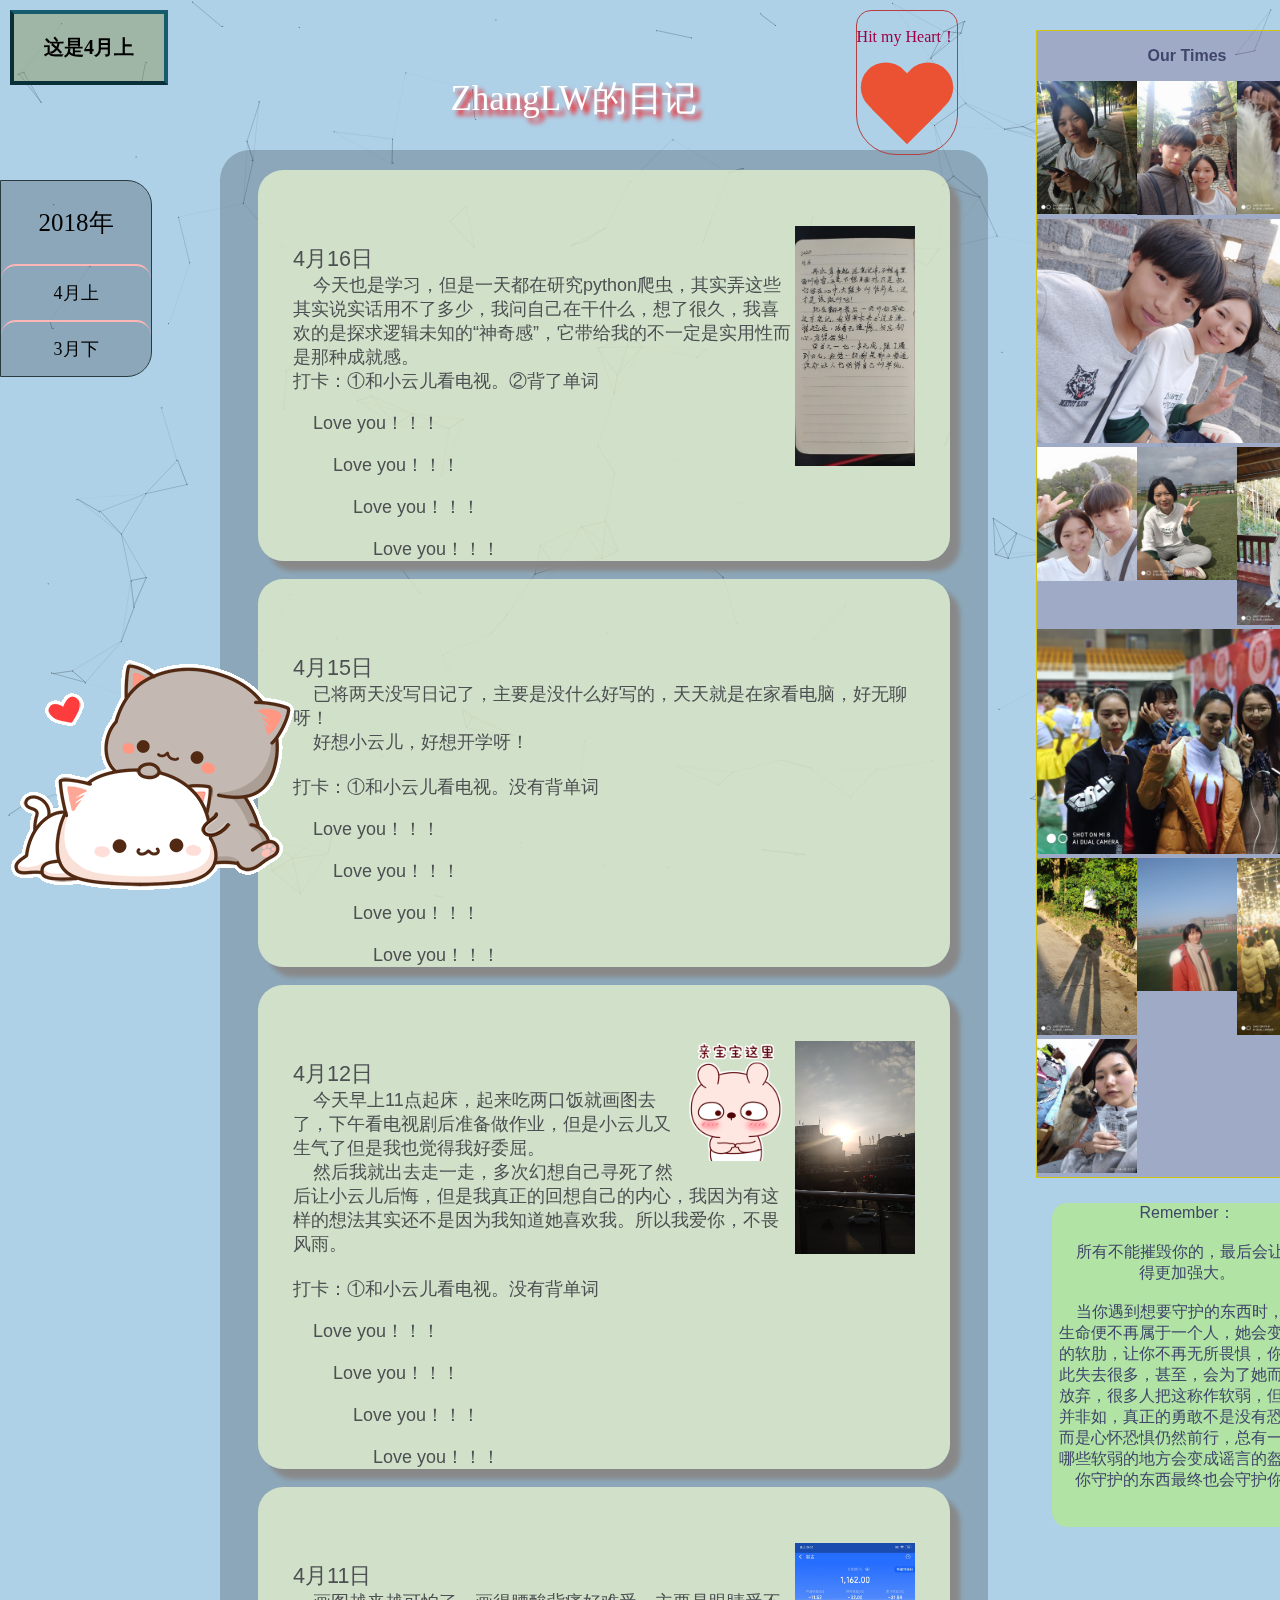
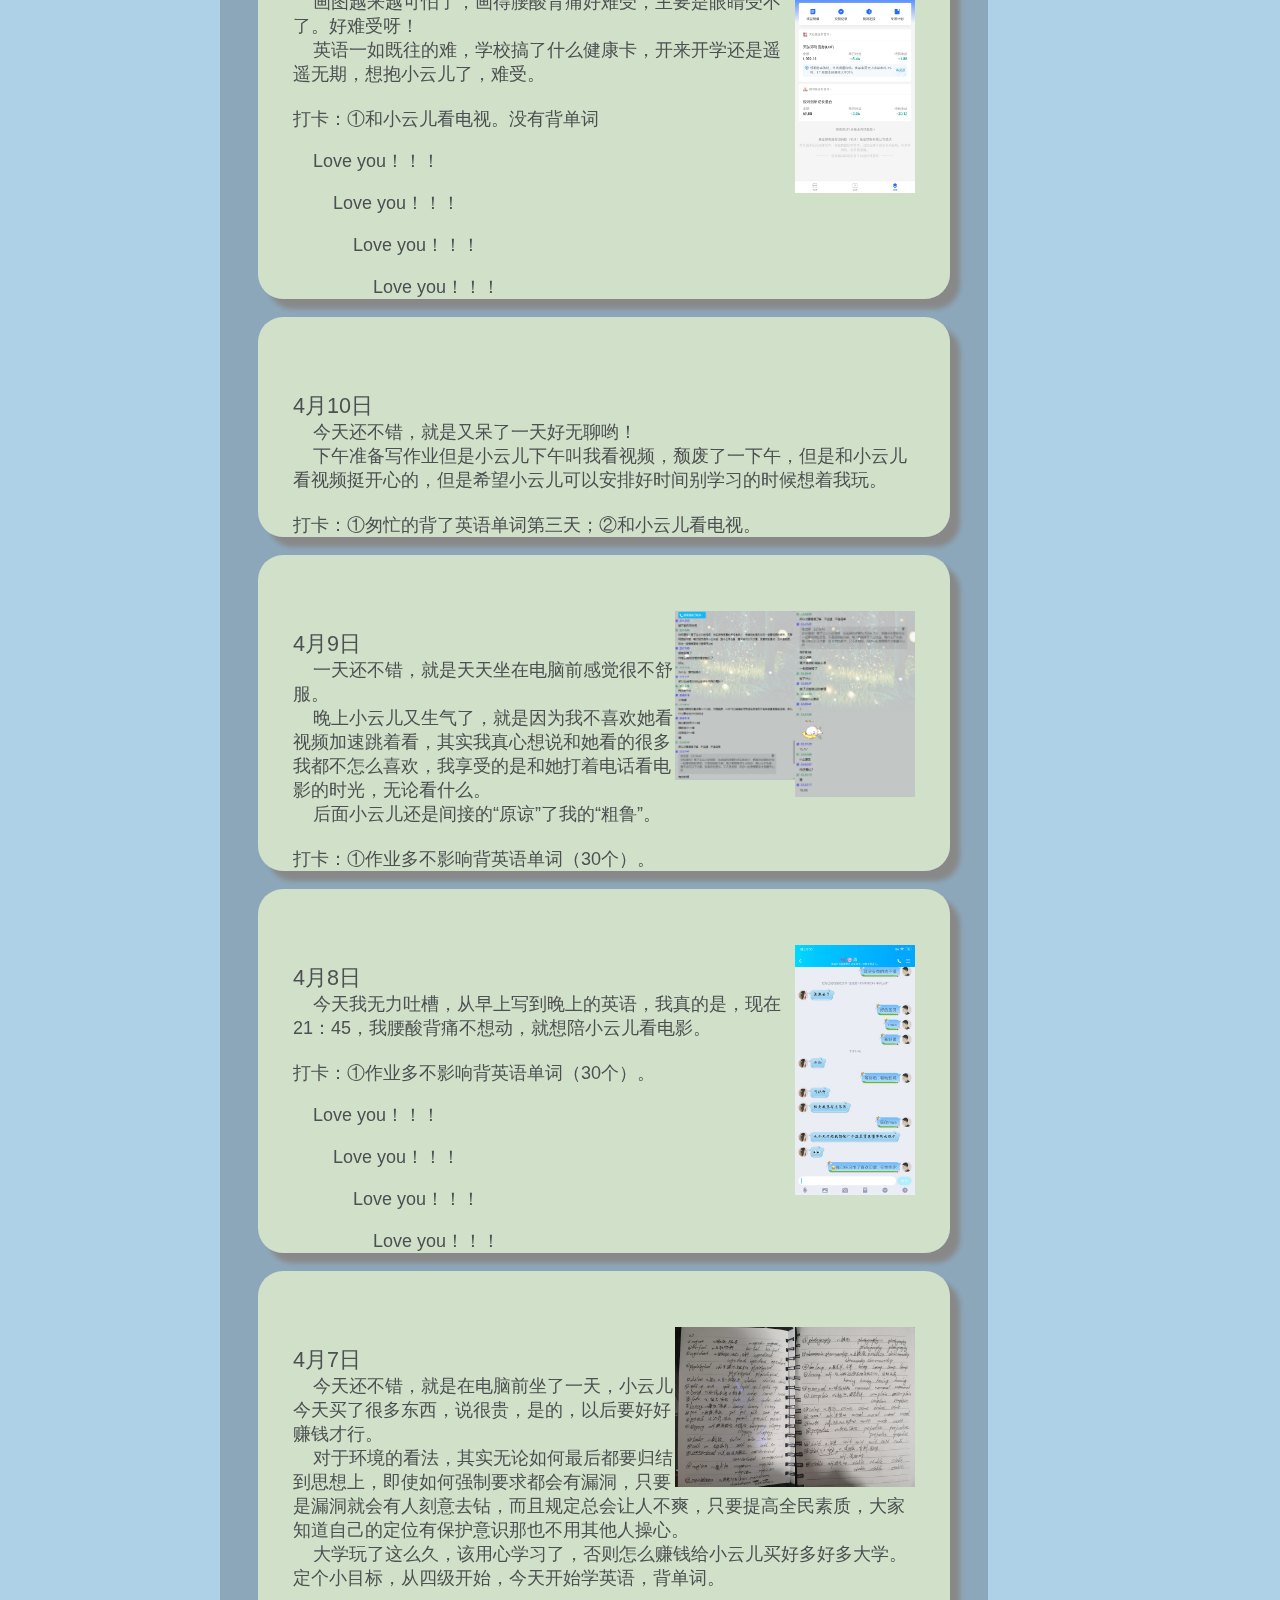
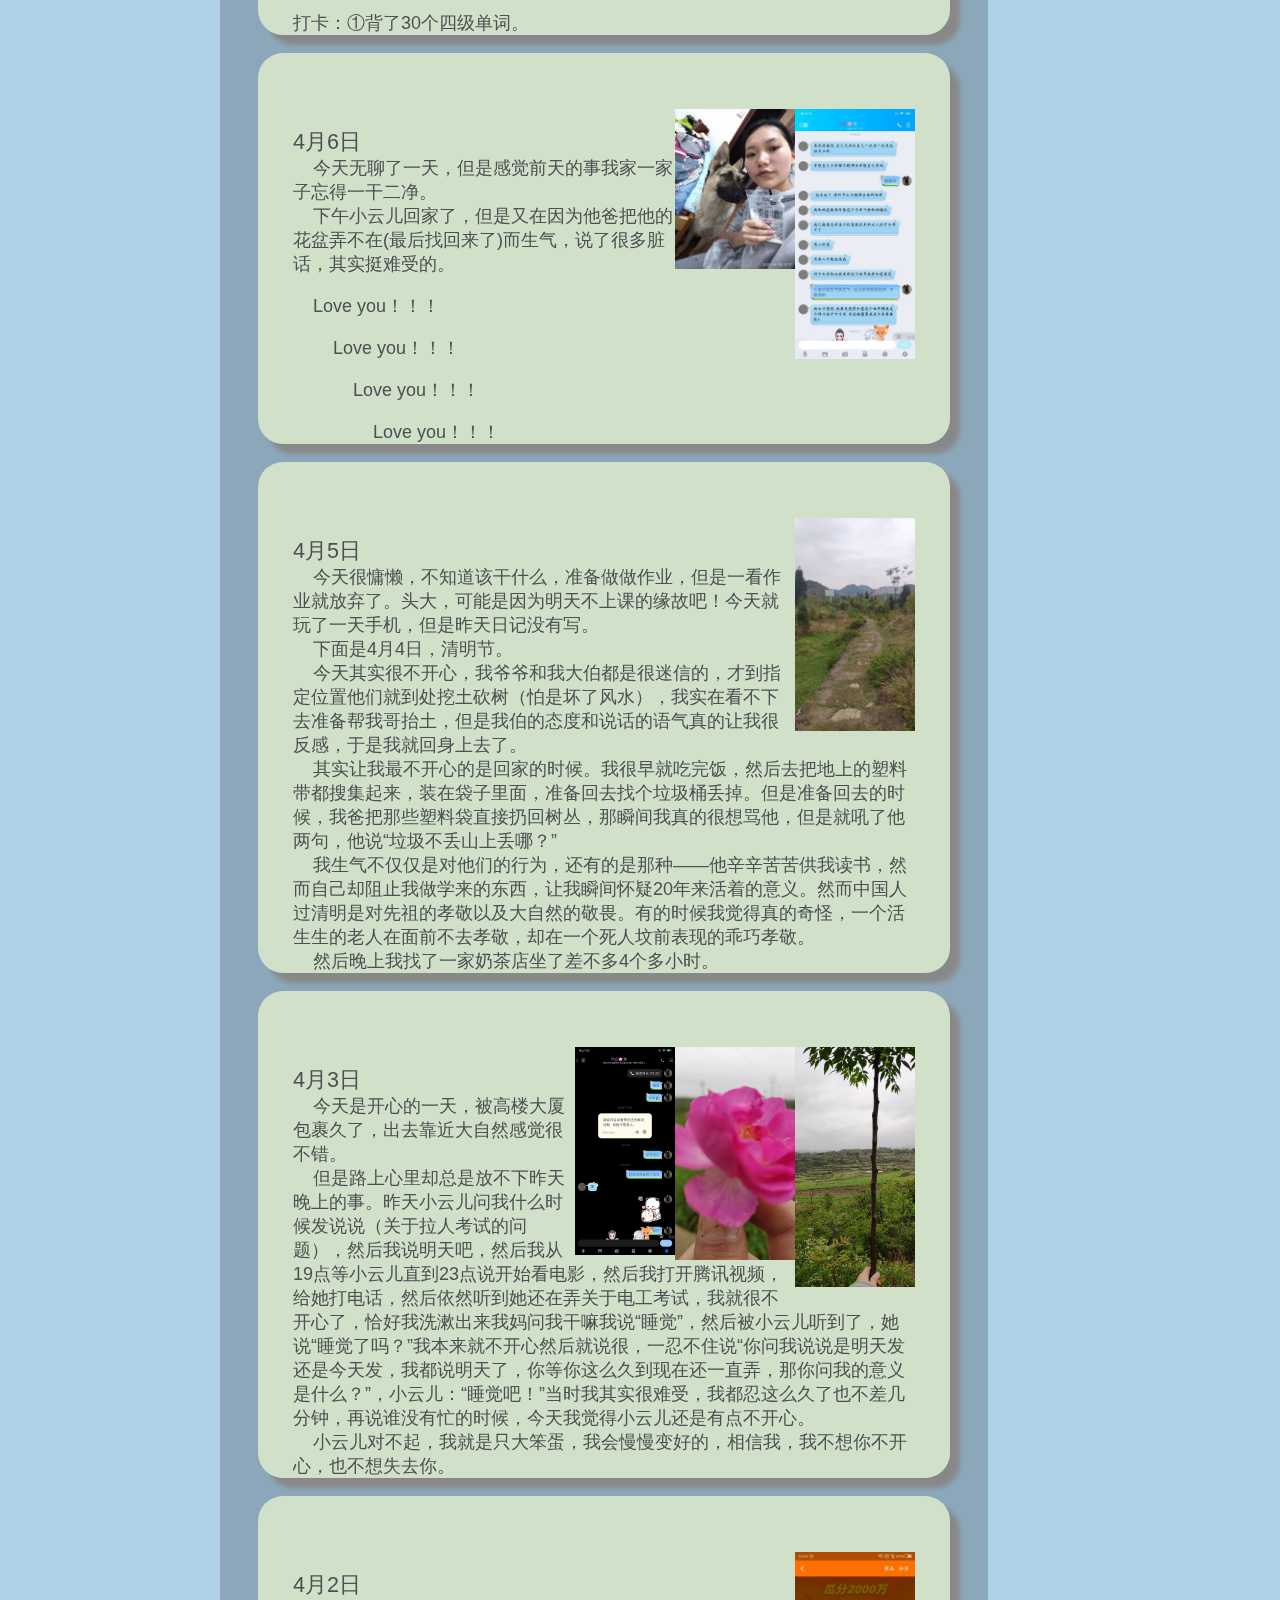
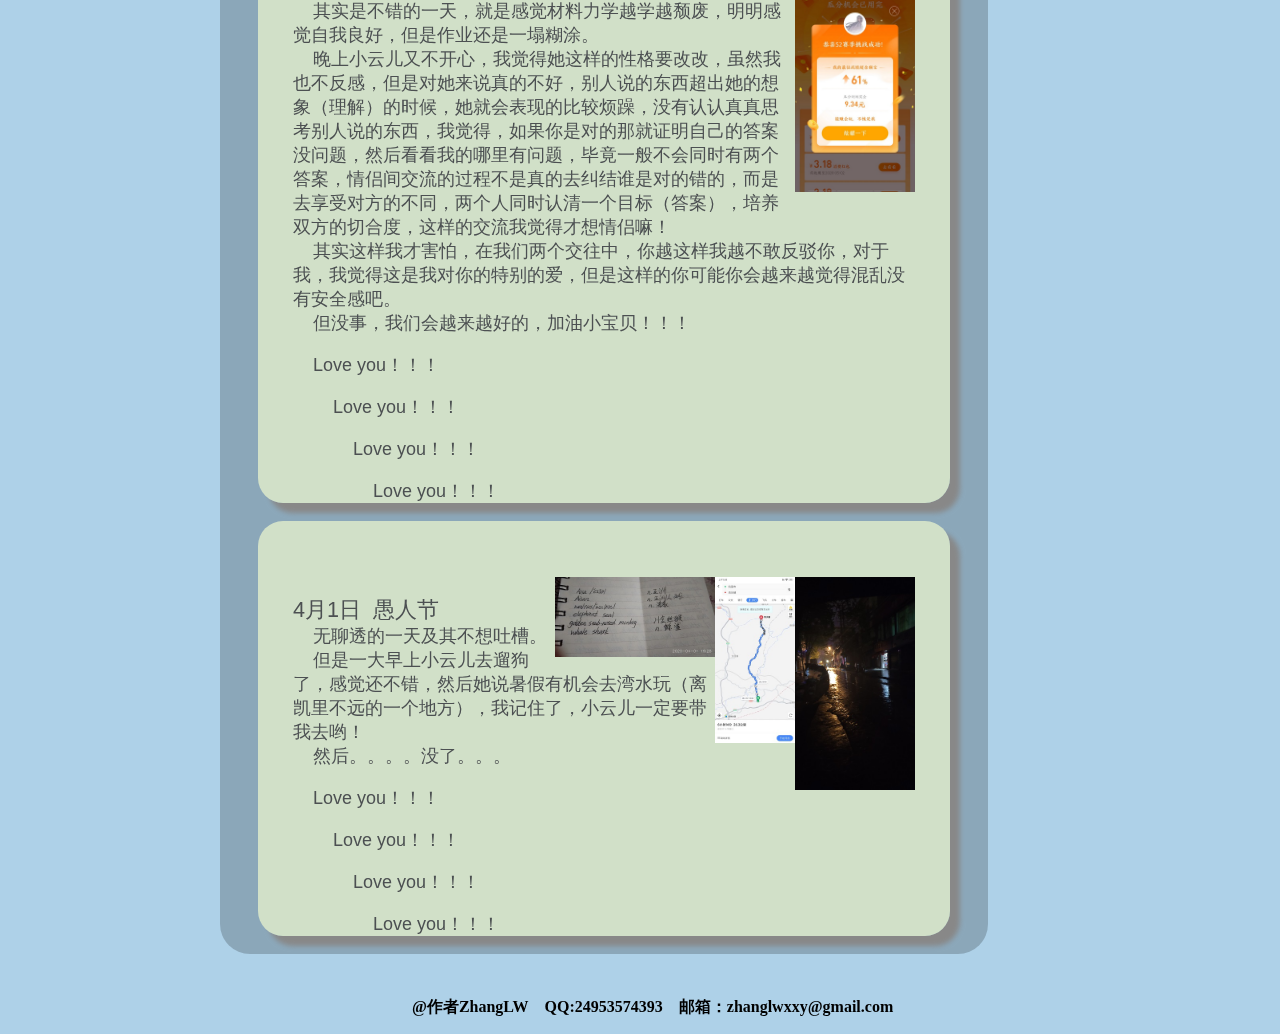
==== index.html @ b65e7dc5 "4.16" ====
<!DOCTYPE html>
<html>
<head>
    <title>ZhangLW and XXY</title>
    <meta http-equiv="content-type" content="text/html; charset=UTF-8" >
    <link rel="stylesheet" type="text/css" href="css/style_1.css">
</head>
<body >
    <script type="text/javascript" src="js/canvas-nest.js"></script>
    <canvas id="c_n1"></canvas>

<!-- 标签 -->
    <div id="Top">
        <p id="Toptext"><strong>这是4月上</strong></p>
    </div>

<!-- 左目录区 -->
    <div class="direct">
        <p class="directyear">
            2018年
        </p>
        <div class="directtext">
            <p class="directmonth" onclick="window.open('2020年4月上.html')">
                <big>4月上</big>
            </p>
        </div>
        <div class="directtext">
            <p class="directmonth" onclick="window.open('2020年3月下.html')">
                <big>3月下</big>
            </p>
        </div>
    </div>    

<!-- 中间 -->
    <div class="centertext">

        <!--心型框部分-->
        <div class="heartcontrol">
            <div style="text-align: center;">
                <p style="color: #9c0043;font: 3px;">
                    Hit my Heart！
                </p>
                <div id="heart" onclick="window.open('love.html')"></div>
            </div>
        </div>

        <div  style="position: absolute;
                     top: -110px;
                     left:30%;">
            <p class="titletext"> ZhangLW的日记</p>
        </div>
        <div style="padding:10px;"></div>

        <!--中间正文部分-->
        <div  class="table">
            <div style="width: 90%;
                        min-width:500px;
                        margin: auto;">
                <div align="right"> 
                    <iframe frameborder="no" border="0" marginwidth="0" marginheight="0" width=280 height=52 src="//music.163.com/outchain/player?type=2&id=1343220584&auto=0&height=32"></iframe>
                </div>
                <img class="fromimg" style="width:120px;" src="resources/4.16/1.jpg"/> 
                <p class="text">
                    <big>4月16日</big><br/>
                    &nbsp;&nbsp;&nbsp;&nbsp;今天也是学习，但是一天都在研究python爬虫，其实弄这些其实说实话用不了多少，我问自己在干什么，想了很久，我喜欢的是探求逻辑未知的“神奇感”，它带给我的不一定是实用性而是那种成就感。<br/>
                    打卡：①和小云儿看电视。②背了单词<br/>
                    <p class="text">&nbsp;&nbsp;&nbsp;&nbsp;Love you！！！</p>
                    <p class="text">&nbsp;&nbsp;&nbsp;&nbsp;&nbsp;&nbsp;&nbsp;&nbsp;Love you！！！</p>
                    <p class="text">&nbsp;&nbsp;&nbsp;&nbsp;&nbsp;&nbsp;&nbsp;&nbsp;&nbsp;&nbsp;&nbsp;&nbsp;Love you！！！</p>
                    <p class="text">&nbsp;&nbsp;&nbsp;&nbsp;&nbsp;&nbsp;&nbsp;&nbsp;&nbsp;&nbsp;&nbsp;&nbsp;&nbsp;&nbsp;&nbsp;&nbsp;Love you！！！</p>
                </p>
            </div>
        </div>

        <div  class="table">
            <div style="width: 90%;
                        min-width:500px;
                        margin: auto;">
                <div align="right"> 
                    <iframe frameborder="no" border="0" marginwidth="0" marginheight="0" width=280 height=52 src="//music.163.com/outchain/player?type=2&id=1440134558&auto=0&height=32"></iframe>
                </div>
                <p class="text">
                    <big>4月15日</big><br/>
                    &nbsp;&nbsp;&nbsp;&nbsp;已将两天没写日记了，主要是没什么好写的，天天就是在家看电脑，好无聊呀！<br/>
                    &nbsp;&nbsp;&nbsp;&nbsp;好想小云儿，好想开学呀！<br/><br/>
                    打卡：①和小云儿看电视。没有背单词<br/>
                    <p class="text">&nbsp;&nbsp;&nbsp;&nbsp;Love you！！！</p>
                    <p class="text">&nbsp;&nbsp;&nbsp;&nbsp;&nbsp;&nbsp;&nbsp;&nbsp;Love you！！！</p>
                    <p class="text">&nbsp;&nbsp;&nbsp;&nbsp;&nbsp;&nbsp;&nbsp;&nbsp;&nbsp;&nbsp;&nbsp;&nbsp;Love you！！！</p>
                    <p class="text">&nbsp;&nbsp;&nbsp;&nbsp;&nbsp;&nbsp;&nbsp;&nbsp;&nbsp;&nbsp;&nbsp;&nbsp;&nbsp;&nbsp;&nbsp;&nbsp;Love you！！！</p>
                </p>
            </div>
        </div>

        <div  class="table">
            <div style="width: 90%;
                        min-width:500px;
                        margin: auto;">
                <div align="right">
                    <iframe frameborder="no" border="0" marginwidth="0" marginheight="0" width=280 height=52 src="//music.163.com/outchain/player?type=2&id=1403136788&auto=0&height=32"></iframe>
                </div>
                <img class="fromimg" style="width:120px;" src="resources/4.12/1.jpg"/> 
                <img class="fromimg" style="width:120px;" src="resources/4.12/2.gif"/>
                <p class="text">
                    <big>4月12日</big><br/>
                    &nbsp;&nbsp;&nbsp;&nbsp;今天早上11点起床，起来吃两口饭就画图去了，下午看电视剧后准备做作业，但是小云儿又生气了但是我也觉得我好委屈。<br/>
                    &nbsp;&nbsp;&nbsp;&nbsp;然后我就出去走一走，多次幻想自己寻死了然后让小云儿后悔，但是我真正的回想自己的内心，我因为有这样的想法其实还不是因为我知道她喜欢我。所以我爱你，不畏风雨。<br/><br/>
                    打卡：①和小云儿看电视。没有背单词<br/>
                    <p class="text">&nbsp;&nbsp;&nbsp;&nbsp;Love you！！！</p>
                    <p class="text">&nbsp;&nbsp;&nbsp;&nbsp;&nbsp;&nbsp;&nbsp;&nbsp;Love you！！！</p>
                    <p class="text">&nbsp;&nbsp;&nbsp;&nbsp;&nbsp;&nbsp;&nbsp;&nbsp;&nbsp;&nbsp;&nbsp;&nbsp;Love you！！！</p>
                    <p class="text">&nbsp;&nbsp;&nbsp;&nbsp;&nbsp;&nbsp;&nbsp;&nbsp;&nbsp;&nbsp;&nbsp;&nbsp;&nbsp;&nbsp;&nbsp;&nbsp;Love you！！！</p>
                </p>
            </div>
        </div>

        <div  class="table">
            <div style="width: 90%;
                        min-width:500px;
                        margin: auto;">
                <div align="right">
                    <iframe frameborder="no" border="0" marginwidth="0" marginheight="0" width=280 height=52 src="//music.163.com/outchain/player?type=2&id=1399534395&auto=0&height=32"></iframe>
                </div>
                <img class="fromimg" style="width:120px;" src="resources/4.11/1.jpg"/> 
                <p class="text">
                    <big>4月11日</big><br/>
                    &nbsp;&nbsp;&nbsp;&nbsp;画图越来越可怕了，画得腰酸背痛好难受，主要是眼睛受不了。好难受呀！<br/>
                    &nbsp;&nbsp;&nbsp;&nbsp;英语一如既往的难，学校搞了什么健康卡，开来开学还是遥遥无期，想抱小云儿了，难受。<br/><br/>
                    打卡：①和小云儿看电视。没有背单词<br/>
                    <p class="text">&nbsp;&nbsp;&nbsp;&nbsp;Love you！！！</p>
                    <p class="text">&nbsp;&nbsp;&nbsp;&nbsp;&nbsp;&nbsp;&nbsp;&nbsp;Love you！！！</p>
                    <p class="text">&nbsp;&nbsp;&nbsp;&nbsp;&nbsp;&nbsp;&nbsp;&nbsp;&nbsp;&nbsp;&nbsp;&nbsp;Love you！！！</p>
                    <p class="text">&nbsp;&nbsp;&nbsp;&nbsp;&nbsp;&nbsp;&nbsp;&nbsp;&nbsp;&nbsp;&nbsp;&nbsp;&nbsp;&nbsp;&nbsp;&nbsp;Love you！！！</p>
                </p>
            </div>
        </div>

        <div  class="table">
            <div style="width: 90%;
                        min-width:500px;
                        margin: auto;">
                <div align="right">
                    <iframe frameborder="no" border="0" marginwidth="0" marginheight="0" width=280 height=52 src="//music.163.com/outchain/player?type=2&id=1297742771&auto=0&height=32"></iframe>
                </div>             
                <p class="text">
                    <big>4月10日</big><br/>
                    &nbsp;&nbsp;&nbsp;&nbsp;今天还不错，就是又呆了一天好无聊哟！<br/>
                    &nbsp;&nbsp;&nbsp;&nbsp;下午准备写作业但是小云儿下午叫我看视频，颓废了一下午，但是和小云儿看视频挺开心的，但是希望小云儿可以安排好时间别学习的时候想着我玩。<br/><br/>
                    打卡：①匆忙的背了英语单词第三天；②和小云儿看电视。<br/>
                </p>
            </div>
        </div>

        <div  class="table">
            <div style="width: 90%;
                        min-width:500px;
                        margin: auto;">
                <div align="right">
                    <iframe frameborder="no" border="0" marginwidth="0" marginheight="0" width=280 height=52 src="//music.163.com/outchain/player?type=2&id=1425918871&auto=0&height=32"></iframe>
                </div>
                <img class="fromimg" style="width:120px;" src="resources/4.9/2.jpg"/> 
                <img class="fromimg" style="width:120px;" src="resources/4.9/1.jpg"/>              
                <p class="text">
                    <big>4月9日</big><br/>
                    &nbsp;&nbsp;&nbsp;&nbsp;一天还不错，就是天天坐在电脑前感觉很不舒服。<br/>
                    &nbsp;&nbsp;&nbsp;&nbsp;晚上小云儿又生气了，就是因为我不喜欢她看视频加速跳着看，其实我真心想说和她看的很多我都不怎么喜欢，我享受的是和她打着电话看电影的时光，无论看什么。<br/>
                    &nbsp;&nbsp;&nbsp;&nbsp;后面小云儿还是间接的“原谅”了我的“粗鲁”。<br/><br/>
                    打卡：①作业多不影响背英语单词（30个）。<br/>
                </p>
            </div>
        </div>

        <div  class="table">
            <div style="width: 90%;
                        min-width:500px;
                        margin: auto;">
                <div align="right">
                    <iframe frameborder="no" border="0" marginwidth="0" marginheight="0" width=280 height=52 src="//music.163.com/outchain/player?type=2&id=5285416&auto=0&height=32"></iframe>
                </div>
                <img class="fromimg" style="width:120px;" src="resources/4.8/1.jpg"/>               
                <p class="text">
                    <big>4月8日</big><br/>
                    &nbsp;&nbsp;&nbsp;&nbsp;今天我无力吐槽，从早上写到晚上的英语，我真的是，现在21：45，我腰酸背痛不想动，就想陪小云儿看电影。<br/><br/>
                    打卡：①作业多不影响背英语单词（30个）。<br/>
                    <p class="text">&nbsp;&nbsp;&nbsp;&nbsp;Love you！！！</p>
                    <p class="text">&nbsp;&nbsp;&nbsp;&nbsp;&nbsp;&nbsp;&nbsp;&nbsp;Love you！！！</p>
                    <p class="text">&nbsp;&nbsp;&nbsp;&nbsp;&nbsp;&nbsp;&nbsp;&nbsp;&nbsp;&nbsp;&nbsp;&nbsp;Love you！！！</p>
                    <p class="text">&nbsp;&nbsp;&nbsp;&nbsp;&nbsp;&nbsp;&nbsp;&nbsp;&nbsp;&nbsp;&nbsp;&nbsp;&nbsp;&nbsp;&nbsp;&nbsp;Love you！！！</p>
                </p>
            </div>
        </div>

        <div  class="table">
            <div style="width: 90%;
                        min-width:500px;
                        margin: auto;">
                <div align="right">
                    <iframe frameborder="no" border="0" marginwidth="0" marginheight="0" width=280 height=52 src="//music.163.com/outchain/player?type=2&id=1342027910&auto=0&height=32"></iframe>
                </div>
                <img class="fromimg" style="width:120px;" src="resources/4.7/2.jpg"/>  
                <img class="fromimg" style="width:120px;" src="resources/4.7/1.jpg"/>              
                <p class="text">
                    <big>4月7日</big><br/>
                    &nbsp;&nbsp;&nbsp;&nbsp;今天还不错，就是在电脑前坐了一天，小云儿今天买了很多东西，说很贵，是的，以后要好好赚钱才行。<br/>
                    &nbsp;&nbsp;&nbsp;&nbsp;对于环境的看法，其实无论如何最后都要归结到思想上，即使如何强制要求都会有漏洞，只要是漏洞就会有人刻意去钻，而且规定总会让人不爽，只要提高全民素质，大家知道自己的定位有保护意识那也不用其他人操心。<br/>
                    &nbsp;&nbsp;&nbsp;&nbsp;大学玩了这么久，该用心学习了，否则怎么赚钱给小云儿买好多好多大学。定个小目标，从四级开始，今天开始学英语，背单词。<br/><br/>
                    打卡：①背了30个四级单词。
                </p>
            </div>
        </div>

        <div  class="table">
            <div style="width: 90%;
                        min-width:500px;
                        margin: auto;">
                <div align="right">
                    <iframe frameborder="no" border="0" marginwidth="0" marginheight="0" width=280 height=52 src="//music.163.com/outchain/player?type=2&id=865735333&auto=0&height=32"></iframe>
                </div>
                <img class="fromimg" style="width:120px;" src="resources/4.6/2.jpg"/>  
                <img class="fromimg" style="width:120px;" src="resources/4.6/1.jpg"/>              
                <p class="text">
                    <big>4月6日</big><br/>
                    &nbsp;&nbsp;&nbsp;&nbsp;今天无聊了一天，但是感觉前天的事我家一家子忘得一干二净。<br/>
                    &nbsp;&nbsp;&nbsp;&nbsp;下午小云儿回家了，但是又在因为他爸把他的花盆弄不在(最后找回来了)而生气，说了很多脏话，其实挺难受的。<br/>
                    <p class="text">&nbsp;&nbsp;&nbsp;&nbsp;Love you！！！</p>
                    <p class="text">&nbsp;&nbsp;&nbsp;&nbsp;&nbsp;&nbsp;&nbsp;&nbsp;Love you！！！</p>
                    <p class="text">&nbsp;&nbsp;&nbsp;&nbsp;&nbsp;&nbsp;&nbsp;&nbsp;&nbsp;&nbsp;&nbsp;&nbsp;Love you！！！</p>
                    <p class="text">&nbsp;&nbsp;&nbsp;&nbsp;&nbsp;&nbsp;&nbsp;&nbsp;&nbsp;&nbsp;&nbsp;&nbsp;&nbsp;&nbsp;&nbsp;&nbsp;Love you！！！</p>
                </p>
            </div>
        </div>

        <div  class="table">
            <div style="width: 90%;
                        min-width:500px;
                        margin: auto;">
                <div align="right">
                    <iframe frameborder="no" border="0" marginwidth="0" marginheight="0" width=280 height=52 src="//music.163.com/outchain/player?type=2&id=1373214918&auto=0&height=32"></iframe>
                </div>
                <img class="fromimg" style="width:120px;" src="resources/4.5/1.jpg"/>                
                <p class="text">
                    <big>4月5日</big><br/>
                    &nbsp;&nbsp;&nbsp;&nbsp;今天很慵懒，不知道该干什么，准备做做作业，但是一看作业就放弃了。头大，可能是因为明天不上课的缘故吧！今天就玩了一天手机，但是昨天日记没有写。<br/>
                    &nbsp;&nbsp;&nbsp;&nbsp;下面是4月4日，清明节。<br/>
                    &nbsp;&nbsp;&nbsp;&nbsp;今天其实很不开心，我爷爷和我大伯都是很迷信的，才到指定位置他们就到处挖土砍树（怕是坏了风水），我实在看不下去准备帮我哥抬土，但是我伯的态度和说话的语气真的让我很反感，于是我就回身上去了。<br/>
                    &nbsp;&nbsp;&nbsp;&nbsp;其实让我最不开心的是回家的时候。我很早就吃完饭，然后去把地上的塑料带都搜集起来，装在袋子里面，准备回去找个垃圾桶丢掉。但是准备回去的时候，我爸把那些塑料袋直接扔回树丛，那瞬间我真的很想骂他，但是就吼了他两句，他说“垃圾不丢山上丢哪？”<br/>
                    &nbsp;&nbsp;&nbsp;&nbsp;我生气不仅仅是对他们的行为，还有的是那种——他辛辛苦苦供我读书，然而自己却阻止我做学来的东西，让我瞬间怀疑20年来活着的意义。然而中国人过清明是对先祖的孝敬以及大自然的敬畏。有的时候我觉得真的奇怪，一个活生生的老人在面前不去孝敬，却在一个死人坟前表现的乖巧孝敬。<br/>
                    &nbsp;&nbsp;&nbsp;&nbsp;然后晚上我找了一家奶茶店坐了差不多4个多小时。
                </p>
            </div>
        </div>

        <div  class="table">
            <div style="width: 90%;
                        min-width:500px;
                        margin: auto;">
                <div align="right">
                    <iframe frameborder="no" border="0" marginwidth="0" marginheight="0" width=280 height=52 src="//music.163.com/outchain/player?type=2&id=1383394138&auto=0&height=32"></iframe>
                </div>
                <img class="fromimg" style="width:120px;" src="resources/4.3/1.jpg"/>
                <img class="fromimg" style="width:120px;" src="resources/4.3/2.jpg"/> 
                <img class="fromimg" style="width:100px;" src="resources/4.3/3.jpg"/>                 
                <p class="text">
                    <big>4月3日</big><br/>
                    &nbsp;&nbsp;&nbsp;&nbsp;今天是开心的一天，被高楼大厦包裹久了，出去靠近大自然感觉很不错。<br/>
                    &nbsp;&nbsp;&nbsp;&nbsp;但是路上心里却总是放不下昨天晚上的事。昨天小云儿问我什么时候发说说（关于拉人考试的问题），然后我说明天吧，然后我从19点等小云儿直到23点说开始看电影，然后我打开腾讯视频，给她打电话，然后依然听到她还在弄关于电工考试，我就很不开心了，恰好我洗漱出来我妈问我干嘛我说“睡觉”，然后被小云儿听到了，她说“睡觉了吗？”我本来就不开心然后就说很，一忍不住说“你问我说说是明天发还是今天发，我都说明天了，你等你这么久到现在还一直弄，那你问我的意义是什么？”，小云儿：“睡觉吧！”当时我其实很难受，我都忍这么久了也不差几分钟，再说谁没有忙的时候，今天我觉得小云儿还是有点不开心。<br/>
                    &nbsp;&nbsp;&nbsp;&nbsp;小云儿对不起，我就是只大笨蛋，我会慢慢变好的，相信我，我不想你不开心，也不想失去你。<br/>
                </p>
            </div>
        </div>

        <div  class="table">
            <div style="width: 90%;
                        min-width:500px;
                        margin: auto;">
                <div align="right">
                    <iframe frameborder="no" border="0" marginwidth="0" marginheight="0" width=280 height=52 src="//music.163.com/outchain/player?type=2&id=1427473959&auto=0&height=32"></iframe>
                </div>
                <img class="fromimg" style="width:120px;" src="resources/4.2/2.jpg"/>                
                <p class="text">
                    <big>4月2日</big><br/>
                    &nbsp;&nbsp;&nbsp;&nbsp;其实是不错的一天，就是感觉材料力学越学越颓废，明明感觉自我良好，但是作业还是一塌糊涂。<br/>
                    &nbsp;&nbsp;&nbsp;&nbsp;晚上小云儿又不开心，我觉得她这样的性格要改改，虽然我也不反感，但是对她来说真的不好，别人说的东西超出她的想象（理解）的时候，她就会表现的比较烦躁，没有认认真真思考别人说的东西，我觉得，如果你是对的那就证明自己的答案没问题，然后看看我的哪里有问题，毕竟一般不会同时有两个答案，情侣间交流的过程不是真的去纠结谁是对的错的，而是去享受对方的不同，两个人同时认清一个目标（答案），培养双方的切合度，这样的交流我觉得才想情侣嘛！<br/>
                    &nbsp;&nbsp;&nbsp;&nbsp;其实这样我才害怕，在我们两个交往中，你越这样我越不敢反驳你，对于我，我觉得这是我对你的特别的爱，但是这样的你可能你会越来越觉得混乱没有安全感吧。<br/>
                    &nbsp;&nbsp;&nbsp;&nbsp;但没事，我们会越来越好的，加油小宝贝！！！
                </p>
                <p class="text">&nbsp;&nbsp;&nbsp;&nbsp;Love you！！！</p>
                <p class="text">&nbsp;&nbsp;&nbsp;&nbsp;&nbsp;&nbsp;&nbsp;&nbsp;Love you！！！</p>
                <p class="text">&nbsp;&nbsp;&nbsp;&nbsp;&nbsp;&nbsp;&nbsp;&nbsp;&nbsp;&nbsp;&nbsp;&nbsp;Love you！！！</p>
                <p class="text">&nbsp;&nbsp;&nbsp;&nbsp;&nbsp;&nbsp;&nbsp;&nbsp;&nbsp;&nbsp;&nbsp;&nbsp;&nbsp;&nbsp;&nbsp;&nbsp;Love you！！！</p>
            </div>
        </div>

        <div  class="table">
            <div style="width: 90%;
                         min-width:500px;
                         margin: auto;">
                <div align="right">
                    <iframe frameborder="no" border="0" marginwidth="0" marginheight="0" width=280 height=52 src="//music.163.com/outchain/player?type=2&id=413812448&auto=0&height=32"></iframe>
                </div>
                <img class="fromimg" style="width:120px;" src="resources/4.1/3.jpg"/>
                <img class="fromimg" style="width:80px;" src="resources/4.1/1.jpg"/>
                <img class="fromimg" style="height:80px;" src="resources/4.1/2.jpg"/>                  
                <p class="text">
                    <big>4月1日&nbsp;&nbsp;愚人节</big><br/>
                     &nbsp;&nbsp;&nbsp;&nbsp;无聊透的一天及其不想吐槽。<br/>
                     &nbsp;&nbsp;&nbsp;&nbsp;但是一大早上小云儿去遛狗了，感觉还不错，然后她说暑假有机会去湾水玩（离凯里不远的一个地方），我记住了，小云儿一定要带我去哟！<br/>
                     &nbsp;&nbsp;&nbsp;&nbsp;然后。。。。没了。。。
                </p>
                <p class="text">&nbsp;&nbsp;&nbsp;&nbsp;Love you！！！</p>
               <p class="text">&nbsp;&nbsp;&nbsp;&nbsp;&nbsp;&nbsp;&nbsp;&nbsp;Love you！！！</p>
               <p class="text">&nbsp;&nbsp;&nbsp;&nbsp;&nbsp;&nbsp;&nbsp;&nbsp;&nbsp;&nbsp;&nbsp;&nbsp;Love you！！！</p>
               <p class="text">&nbsp;&nbsp;&nbsp;&nbsp;&nbsp;&nbsp;&nbsp;&nbsp;&nbsp;&nbsp;&nbsp;&nbsp;&nbsp;&nbsp;&nbsp;&nbsp;Love you！！！</p>
            </div>
        </div>
       
        <!-- 角标 -->
        <div class="foot">
            <p  color="black" size="10"><strong>@作者ZhangLW&nbsp;&nbsp;&nbsp;&nbsp;QQ:24953574393&nbsp;&nbsp;&nbsp;&nbsp;邮箱：zhanglwxxy@gmail.com</strong></p>
        </div>

        <!-- 相册部分 -->
        <div class="phototable">
            <div style="text-align: center;">
                <p class="sprittext"><strong>Our Times</strong></p>
            </div>
            <div class="ourphoto"><img style="width: 100px;" src="resources\Our Times\1.jpg"></div>
            <div class="ourphoto"><img style="width: 100px;" src="resources\Our Times\2.jpg"></div>
            <div class="ourphoto"><img style="width: 100px;" src="resources\Our Times\3.jpg"></div>
            <div class="ourphoto"><img style="width: 300px;" src="resources\Our Times\4.jpg"></div>
            <div class="ourphoto"><img style="width: 100px;" src="resources\Our Times\5.jpg"></div>
            <div class="ourphoto"><img style="width: 100px;" src="resources\Our Times\6.jpg"></div>
            <div class="ourphoto"><img style="width: 100px;" src="resources\Our Times\8.jpg"></div>
            <div class="ourphoto"><img style="width: 300px;" src="resources\Our Times\7.jpg"></div>
            <div class="ourphoto"><img style="width: 100px;" src="resources\Our Times\9.jpg"></div>
            <div class="ourphoto"><img style="width: 100px;" src="resources\Our Times\10.jpg"></div>
            <div class="ourphoto"><img style="width: 100px;" src="resources\Our Times\11.jpg"></div>
            <div class="ourphoto"><img style="width: 100px;" src="resources\Our Times\12.jpg"></div>

            <div class="sprit">
                <div style="padding:5px;"></div>
                <div style="width: 90%;margin: auto;text-align: center;background-color: rgba(177, 231, 146, 0.8);border-radius: 15px 15px 15px 15px;">
                    <p class="sprittext">
                        Remember：<br/><br/>
                        &nbsp;&nbsp;&nbsp;&nbsp;所有不能摧毁你的，最后会让你变得更加强大。<br/><br/>
                        &nbsp;&nbsp;&nbsp;&nbsp;当你遇到想要守护的东西时，你的生命便不再属于一个人，她会变成你的软肋，让你不再无所畏惧，你会因此失去很多，甚至，会为了她而选择放弃，很多人把这称作软弱，但事实并非如，真正的勇敢不是没有恐惧，而是心怀恐惧仍然前行，总有一天，哪些软弱的地方会变成谣言的盔甲，你守护的东西最终也会守护你。
                    </p>
                    <div style="padding:10px;"></div>
                </div>
            </div>
        </div>

    </div>

    <img style="position: fixed;
                bottom: 0px;
                left: 0px;" 
                src="resources/主页/1.jpg"/>
</body>
</html>
---- css/style_1.css ----
body {
    background: #aed1e8;
    width:800px;
    height:101%;
    }
p.titletext {
    color: white;
    font: 35px 黑体;
    text-shadow: 5px 5px 5px #FF0000;
}
p.text {
    color: #4c5052;
    font: 18px Arial;
}
p.directyear {
    color: rgb(0, 0, 0);
    font: 25px 黑体;
}
p.directmonth {
    color: rgb(0, 0, 0);
    font: 15px 宋体;
}

#Toptext {
    color: #000000;
    font: 20px 仿宋;
}
#Top {
    border-radius: 0px 0px 0px 0px;
    position: absolute;
    left: 10px;
    top: 10px;
    width: 150px;
    background-color: rgba(138, 143, 69, 0.4);
    border-top: 4px solid #175c6d;
    border-right: 4px solid #175c6d;
    border-left: 4px solid #092f38;
    border-bottom: 4px solid #092f38;
    text-align: center;
}

div.centertext {
    border-radius: 30px;
    background-color: rgba(0,0,0,0.2);
    width: 60%;
    margin: auto;
    position:absolute;
    left:220px;
    top:150px;
    min-width: 700px;
}
div.table {
    border-radius: 25px;
    background-color: rgba(226, 237, 202, 0.8);
    width: 90%;
    margin: auto;
    box-shadow: 10px 10px 5px #888888;
    position:static;
}


img.fromimg{
    float: right;
    cursor: pointer;
    transition: all 0.4s;
}
img.fromimg:hover {
    transform: scale(3.5);
}


div.under {height: 20px;}

div.foot {
    position: absolute;
    bottom: -80px;
    left: 25%;
    text-align: center;
    margin: auto;
}

div.rightcontrol {
    border-radius: 0px 0px 0px 0px;
    position: absolute;
    right: -250px;
    top: 120px;
    background-color: rgba(101, 138, 194, 0.5);
    border: 2px solid #ad5a5a;
    width: 200px;
    height: 400px;
    text-align: center;
}

div.direct {
    background-color: rgba(0, 0, 0, 0.2);
    border-radius: 0px 25px 25px 0px;
    border: 1px solid #2b3c41;
    position: absolute;
    left: 0px;
    top: 180px;
    width: 150px;
    text-align: center;
}
div.directtext {
    cursor: pointer;
    border-radius: 15px 15px 0px 0px;
    border-top: 2px solid #fcb6b6;
    margin: auto;    
    text-align: center;
}

div.heartcontrol {
    border-radius: 15px 15px 40px 40px;
    position: absolute;
    right: 30px;
    top: -140px;
    border: 1px solid #b43f3f;
    text-align: center;
}
#heart {
    cursor: pointer;
    position: relative;
    width: 100px;
    height: 90px;
}
#heart:before,
#heart:after {
    position: absolute;
    content: "";
    left: 50px;
    top: 0;
    width: 50px;
    height: 80px;
    background: #eb5234;
    -moz-border-radius: 50px 50px 0 0;
    border-radius: 50px 50px 0 0;
    -webkit-transform: rotate(-45deg);
       -moz-transform: rotate(-45deg);
        -ms-transform: rotate(-45deg);
         -o-transform: rotate(-45deg);
            transform: rotate(-45deg);
    -webkit-transform-origin: 0 100%;
       -moz-transform-origin: 0 100%;
        -ms-transform-origin: 0 100%;
         -o-transform-origin: 0 100%;
            transform-origin: 0 100%;
}
#heart:after {
    left: 0;
    -webkit-transform: rotate(45deg);
       -moz-transform: rotate(45deg);
        -ms-transform: rotate(45deg);
         -o-transform: rotate(45deg);
            transform: rotate(45deg);
    -webkit-transform-origin: 100% 100%;
       -moz-transform-origin: 100% 100%;
        -ms-transform-origin: 100% 100%;
         -o-transform-origin: 100% 100%;
            transform-origin :100% 100%;
}

div.phototable{
    background-color: rgba(99, 22, 67, 0.2);
    border-radius: 0px 0px 0px 0px;
    border: 1px solid #d1c413;
    position: absolute;
    top: -120px;
    right: -350px;
    width: 300px;
}
div.ourphoto{
    float: left;
    cursor: pointer;
    transition: all 1s;
}
div.ourphoto:hover {
    transform: scale(3);
}

div.sprit {
    position: absolute;
    bottom: -350px;
    width: inherit;
}
p.sprittext {
    color: #40456b;
    font: 16px Helvetica;
}
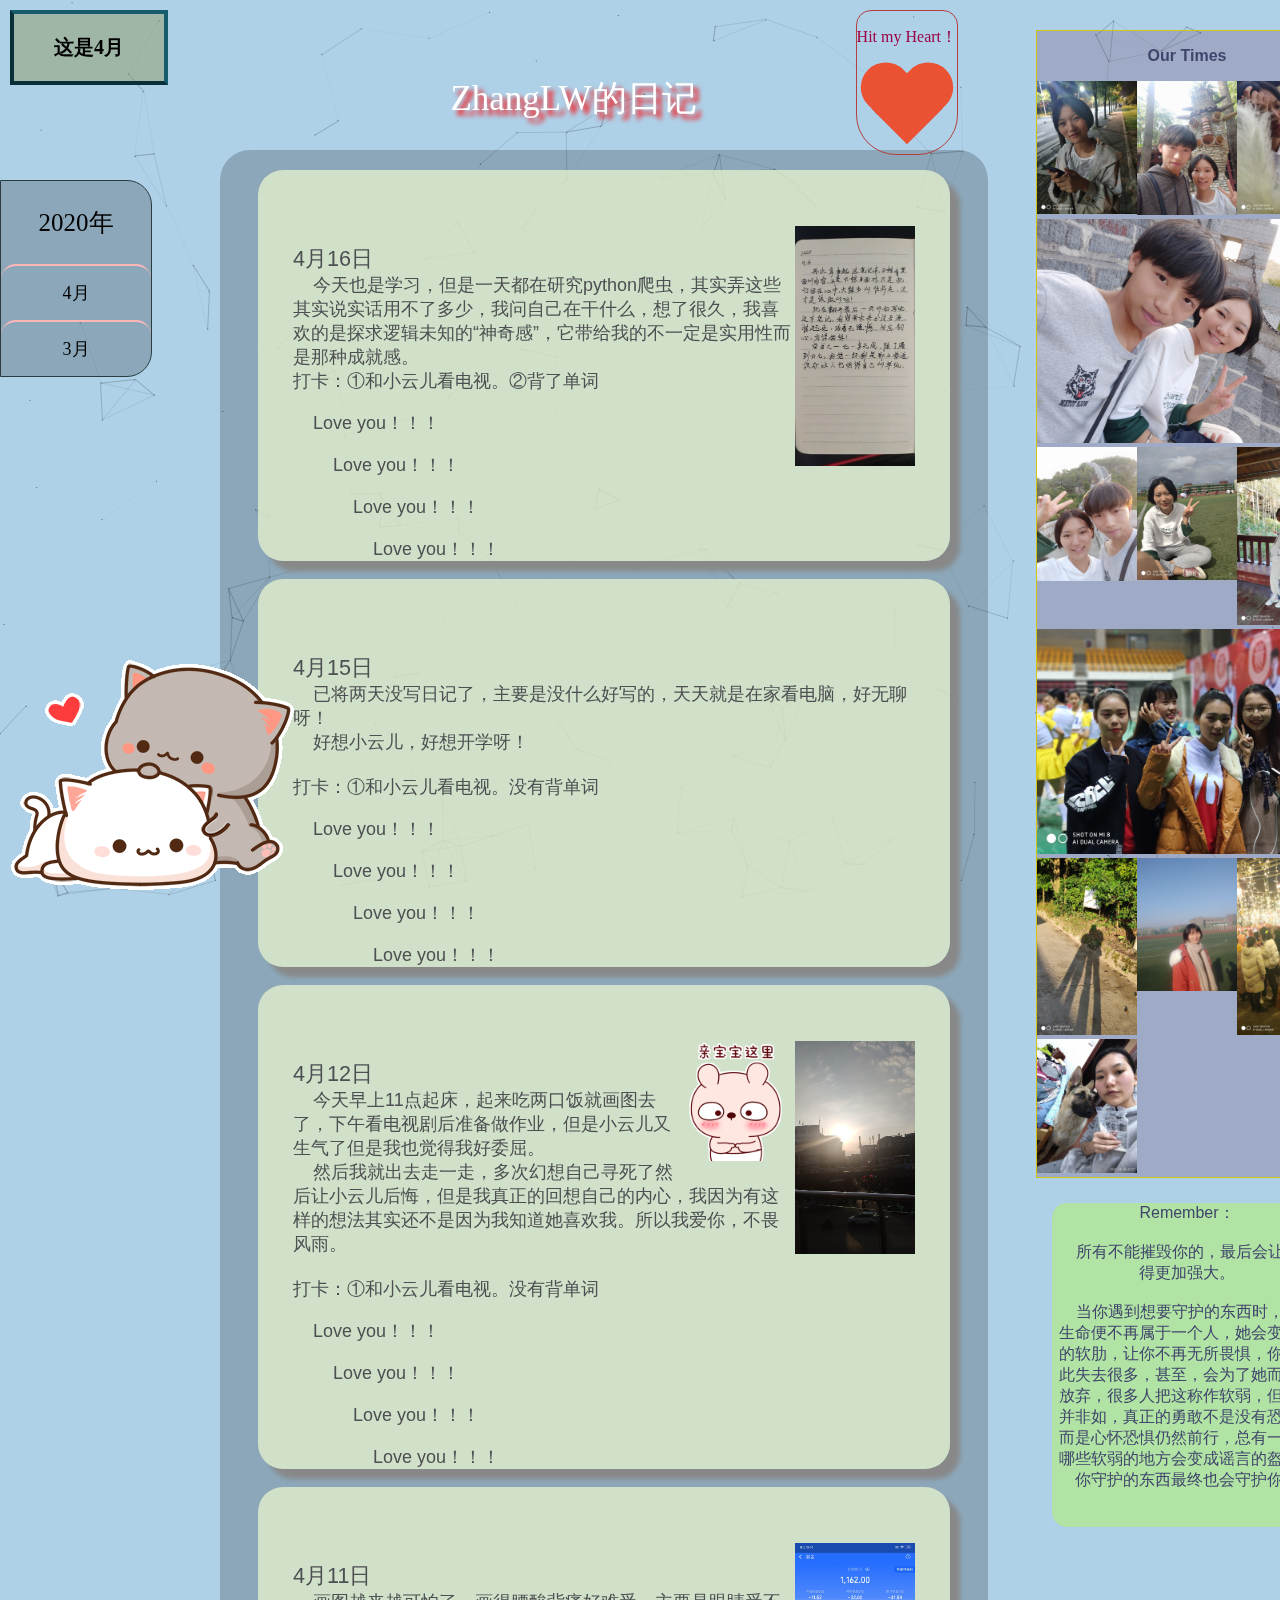
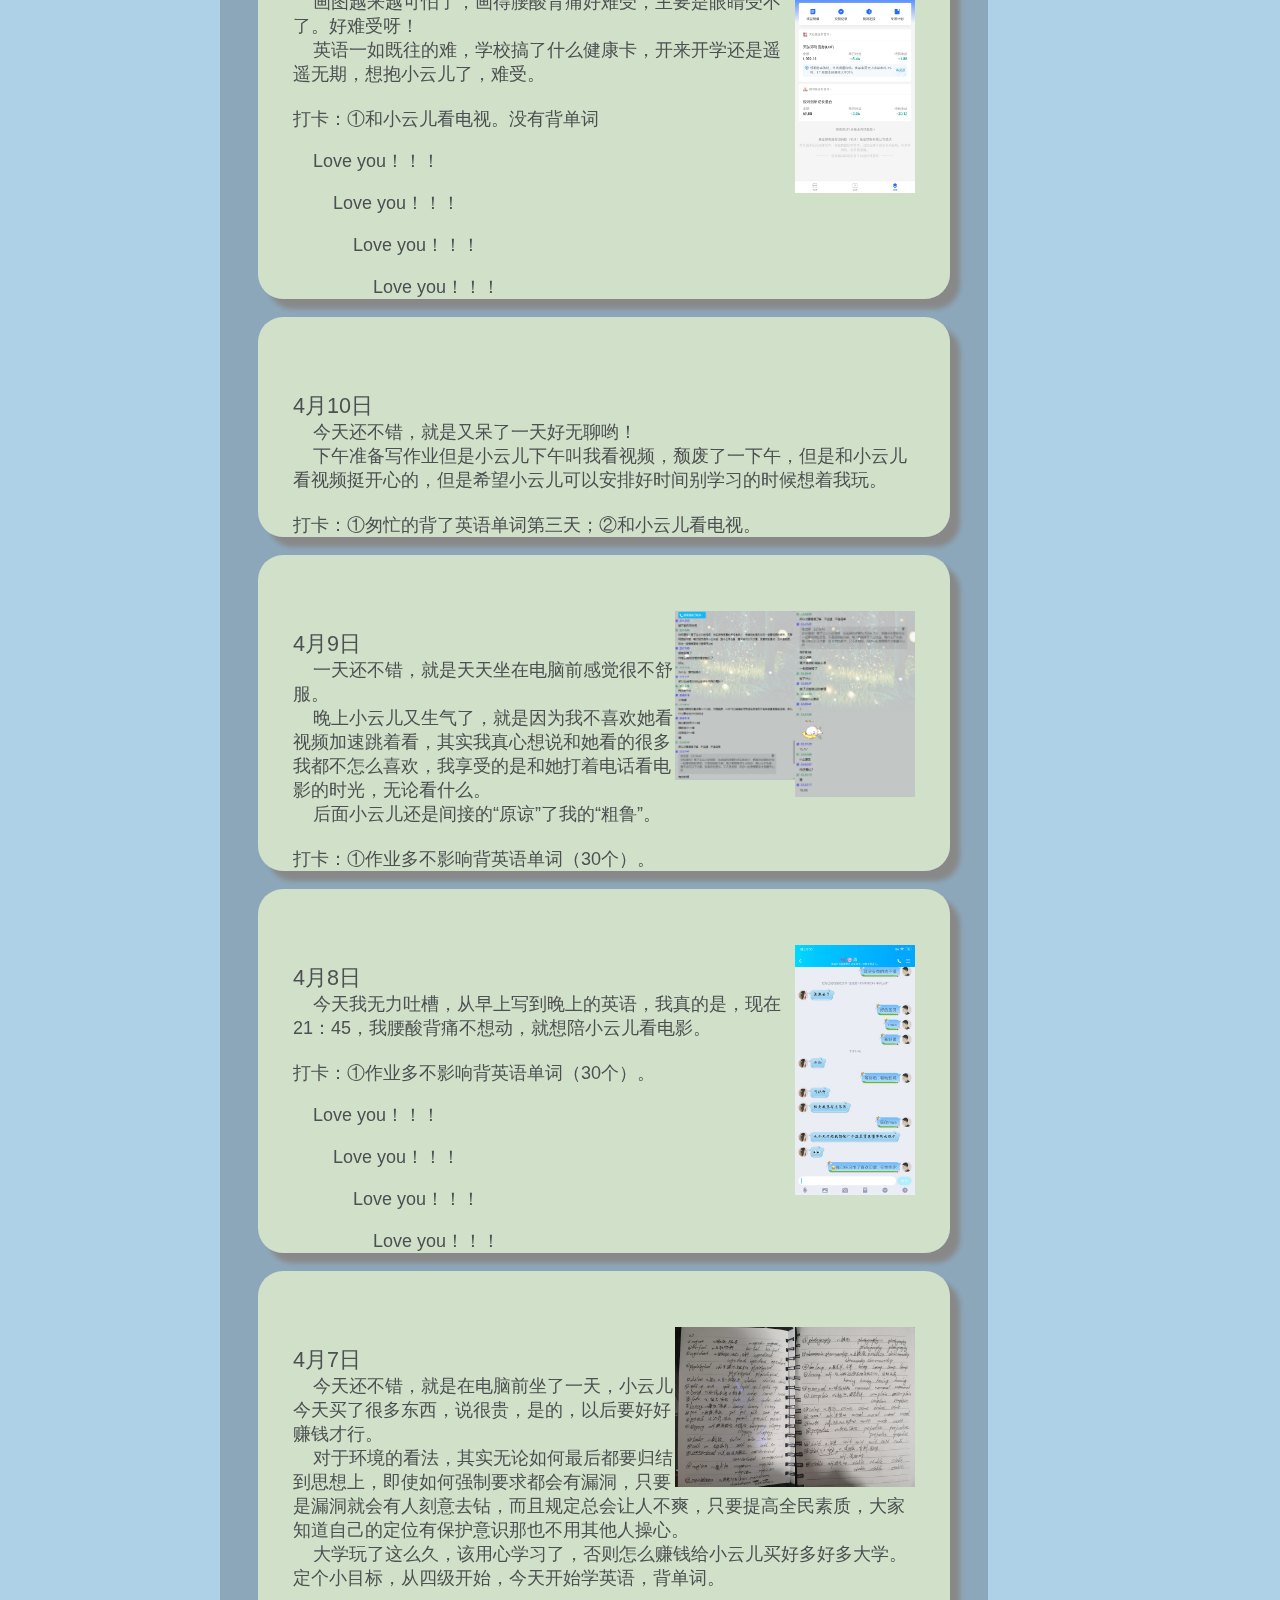
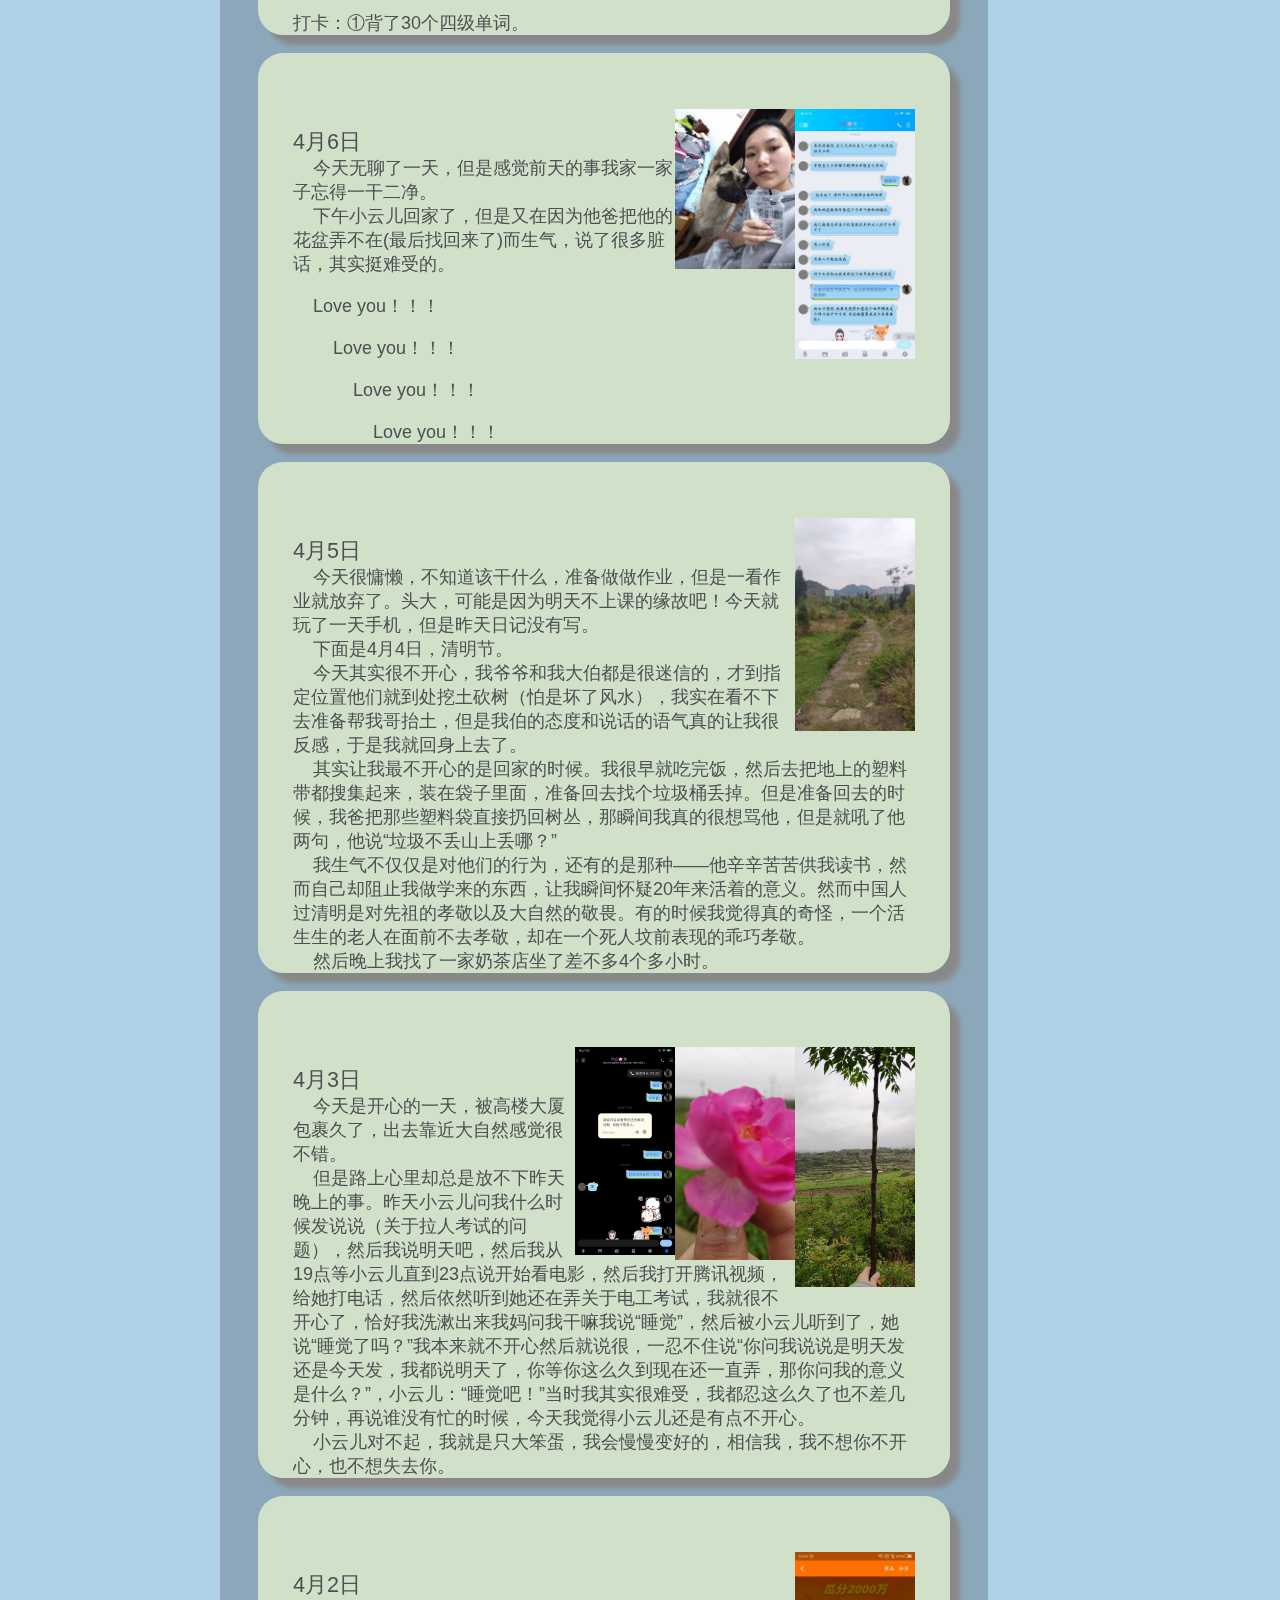
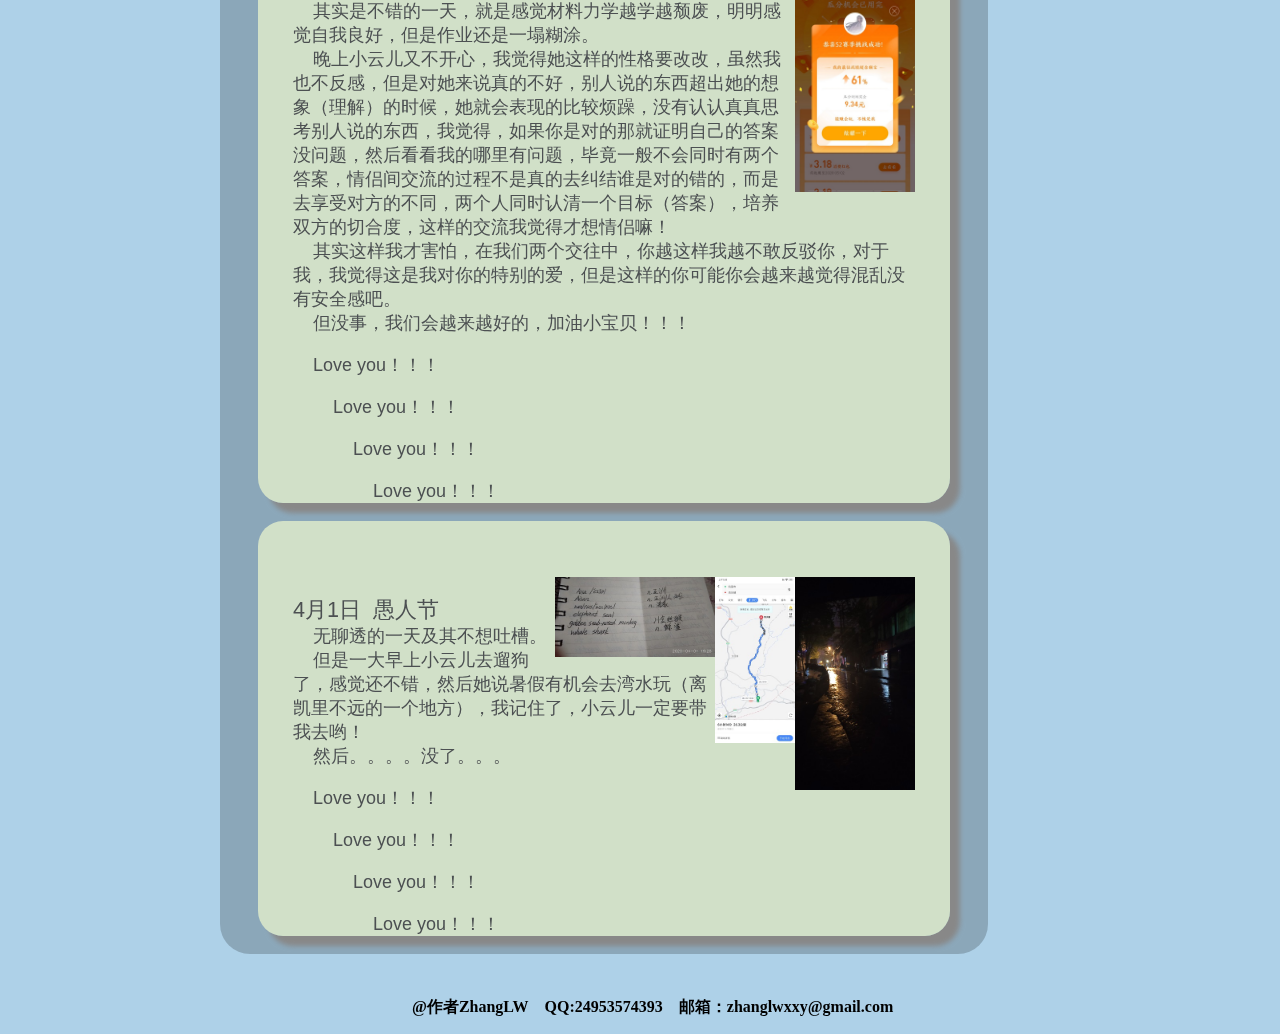
==== commit 05f7c274: "4.16" ====
--- a/index.html
+++ b/index.html
@@ -11,22 +11,22 @@
 
 <!-- 标签 -->
     <div id="Top">
-        <p id="Toptext"><strong>这是4月上</strong></p>
+        <p id="Toptext"><strong>这是4月</strong></p>
     </div>
 
 <!-- 左目录区 -->
     <div class="direct">
         <p class="directyear">
-            2018年
+            2020年
         </p>
         <div class="directtext">
-            <p class="directmonth" onclick="window.open('2020年4月上.html')">
-                <big>4月上</big>
+            <p class="directmonth" onclick="window.open('2020年4月.html')">
+                <big>4月</big>
             </p>
         </div>
         <div class="directtext">
-            <p class="directmonth" onclick="window.open('2020年3月下.html')">
-                <big>3月下</big>
+            <p class="directmonth" onclick="window.open('2020年3月.html')">
+                <big>3月</big>
             </p>
         </div>
     </div>    
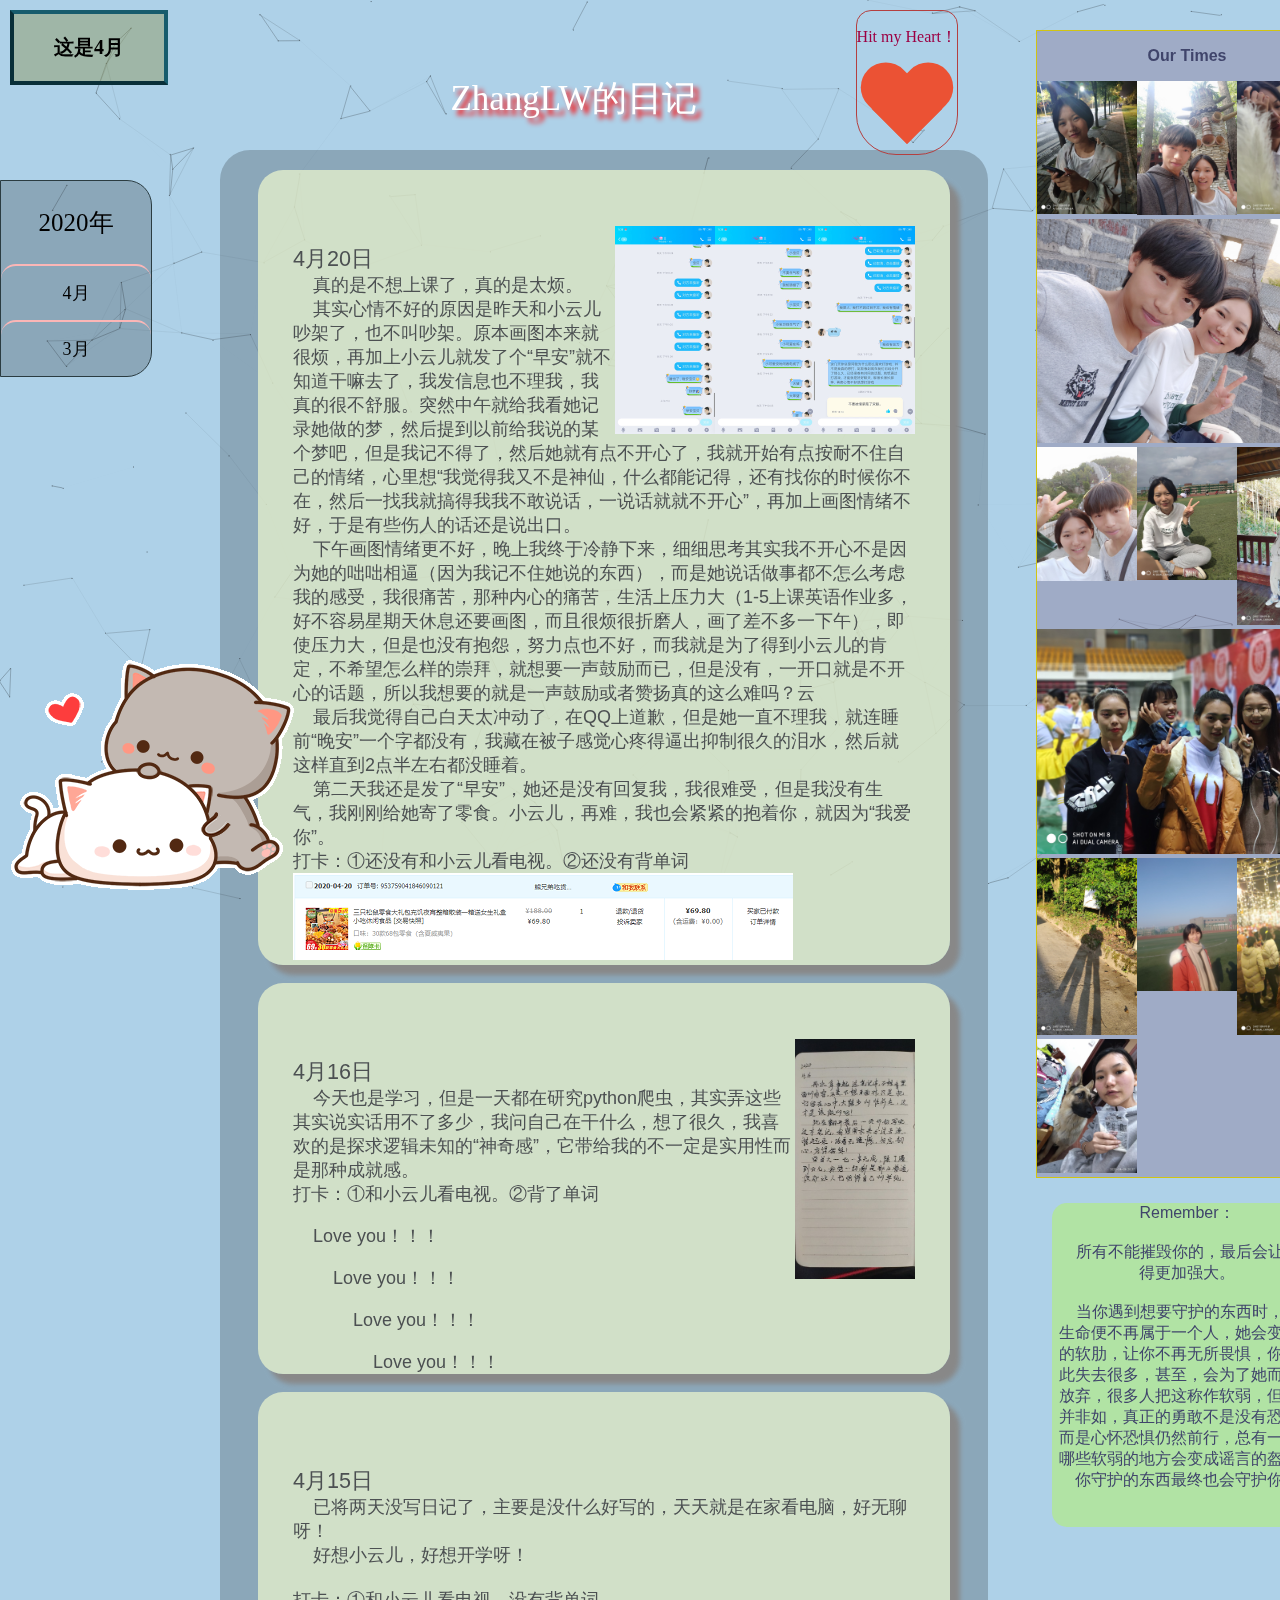
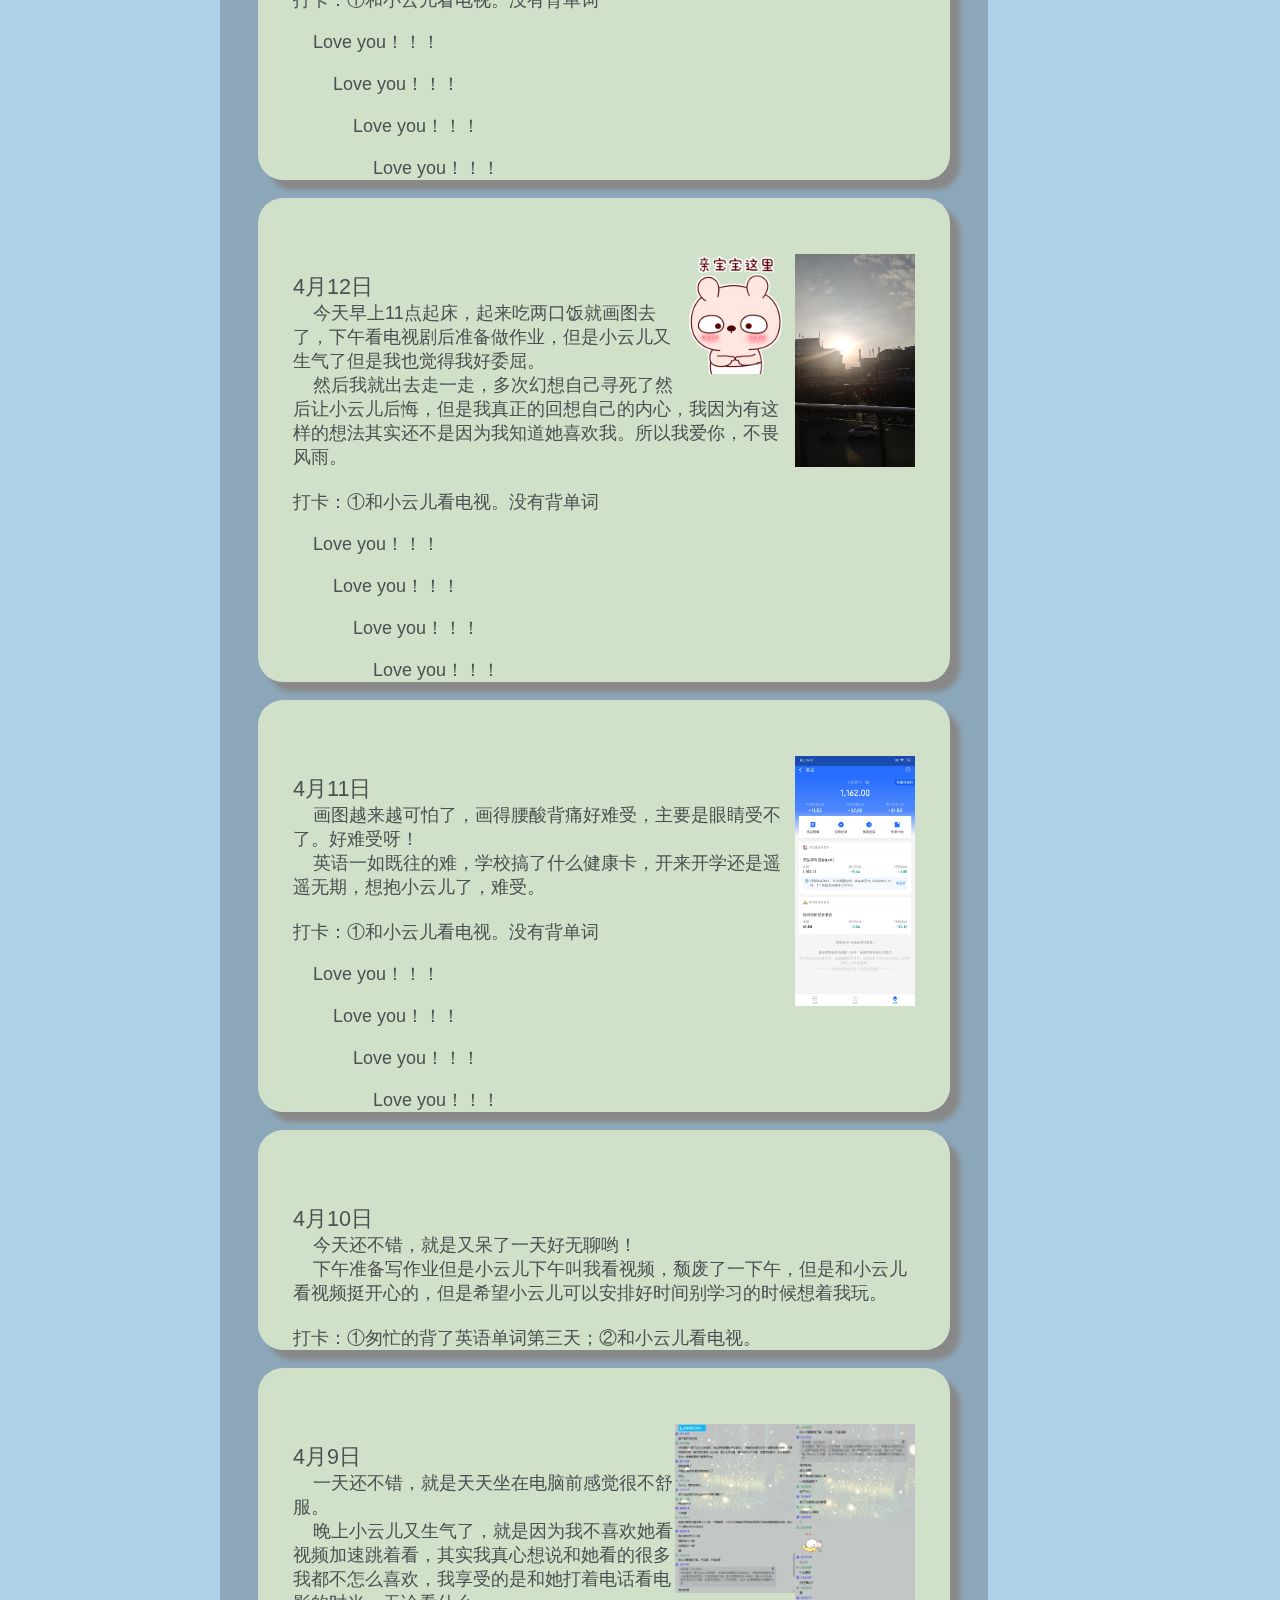
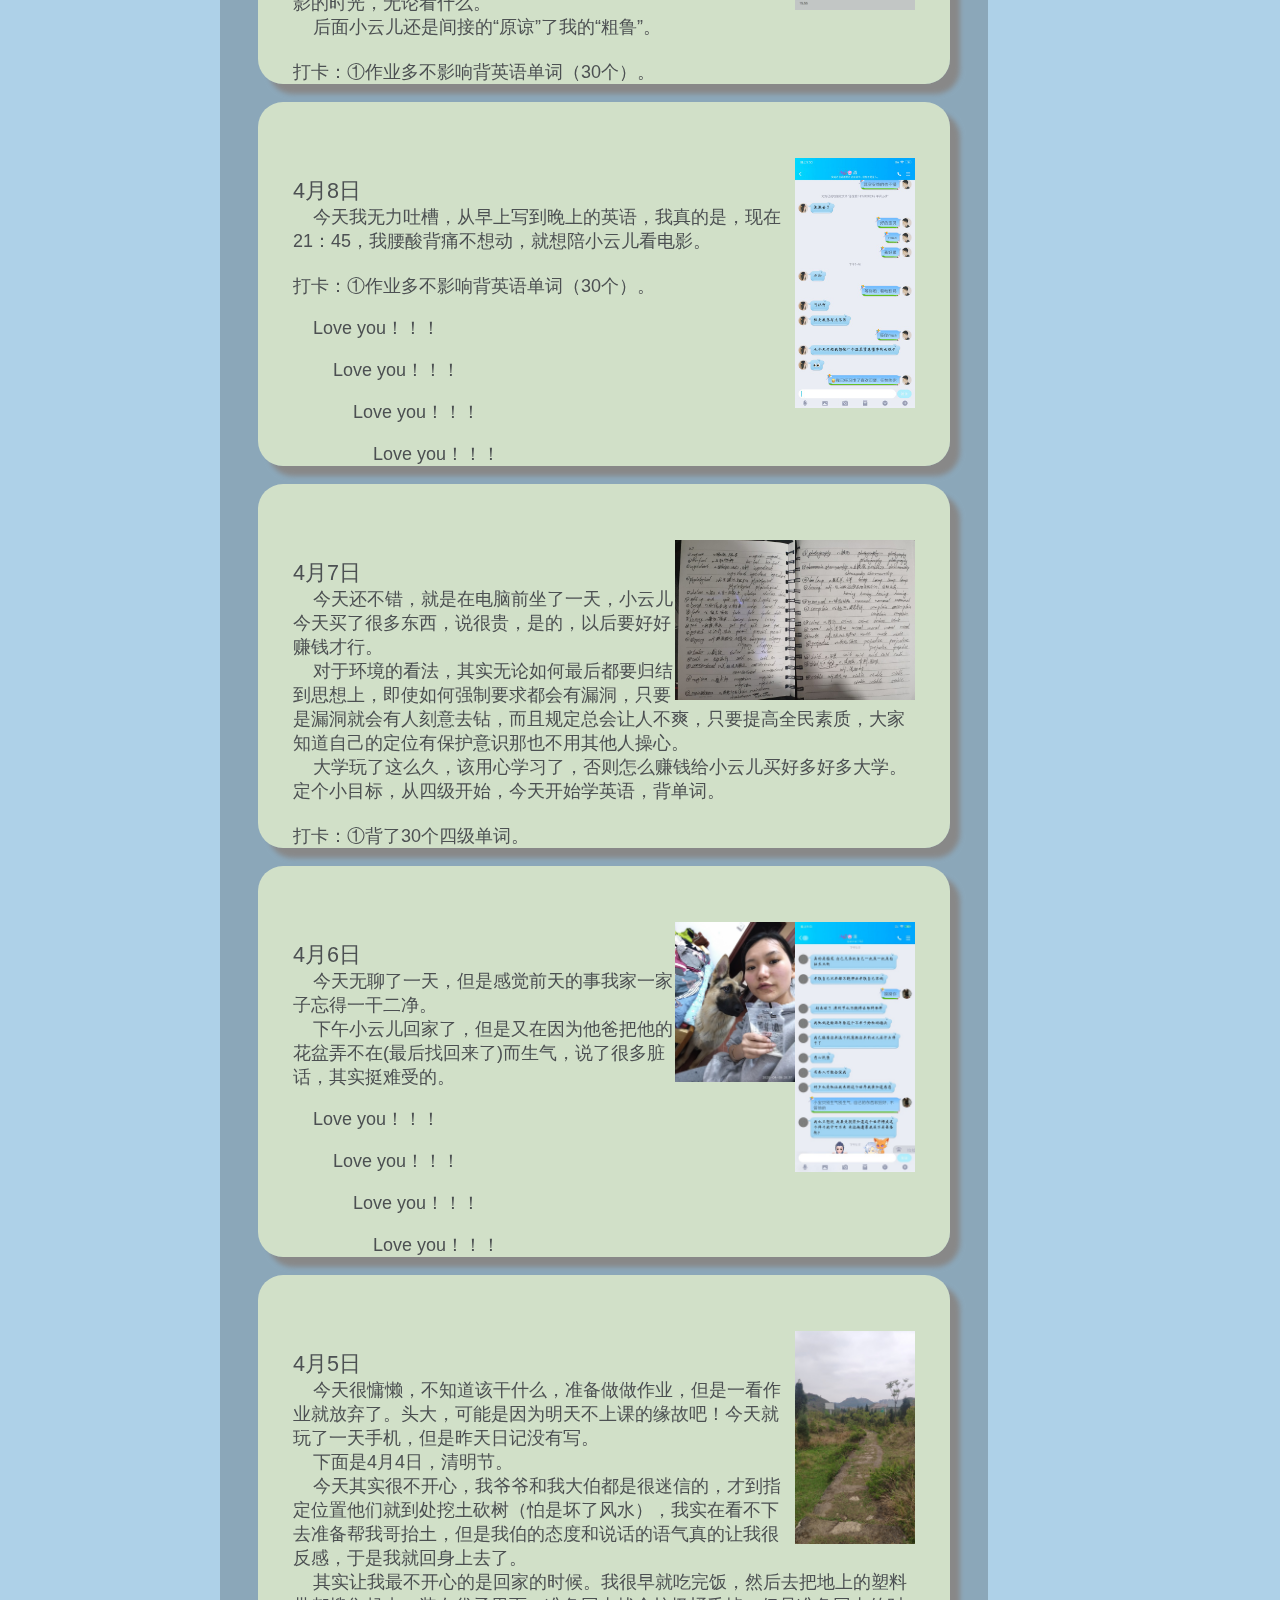
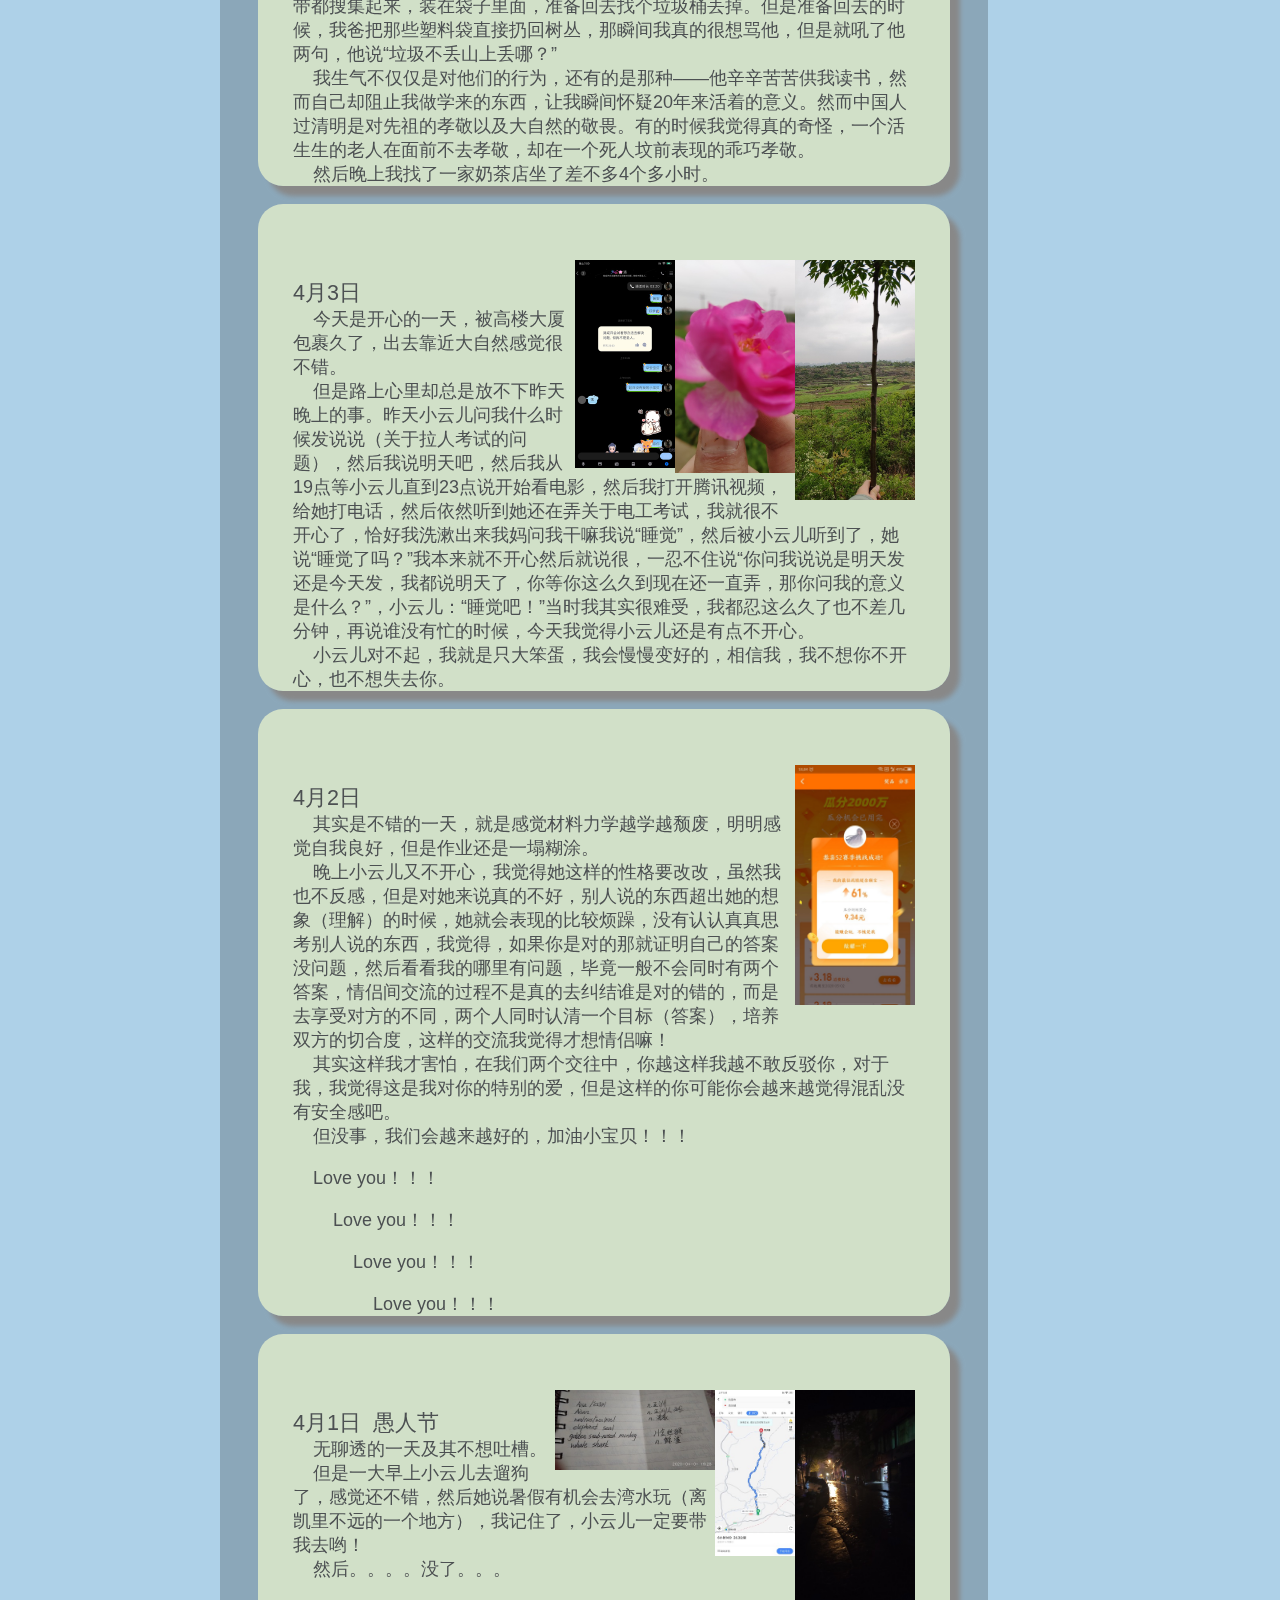
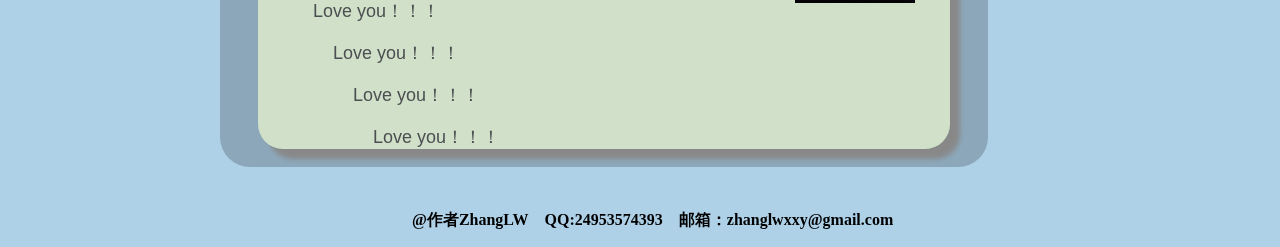
==== commit f25cc0a8: "4.20" ====
--- a/index.html
+++ b/index.html
@@ -52,6 +52,29 @@
         <div style="padding:10px;"></div>
 
         <!--中间正文部分-->
+        <div  class="table">
+            <div style="width: 90%;
+                        min-width:500px;
+                        margin: auto;">
+                <div align="right"> 
+                    <iframe frameborder="no" border="0" marginwidth="0" marginheight="0" width=280 height=52 src="//music.163.com/outchain/player?type=2&id=454438797&auto=0&height=32"></iframe>
+                </div>
+                <img class="fromimg" style="width:100px;" src="resources/4.20/2.jpg"/> 
+                <img class="fromimg" style="width:100px;" src="resources/4.20/3.jpg"/>
+                <img class="fromimg" style="width:100px;" src="resources/4.20/4.jpg"/>
+                <p class="text">
+                    <big>4月20日</big><br/>
+                    &nbsp;&nbsp;&nbsp;&nbsp;真的是不想上课了，真的是太烦。<br/>
+                    &nbsp;&nbsp;&nbsp;&nbsp;其实心情不好的原因是昨天和小云儿吵架了，也不叫吵架。原本画图本来就很烦，再加上小云儿就发了个“早安”就不知道干嘛去了，我发信息也不理我，我真的很不舒服。突然中午就给我看她记录她做的梦，然后提到以前给我说的某个梦吧，但是我记不得了，然后她就有点不开心了，我就开始有点按耐不住自己的情绪，心里想“我觉得我又不是神仙，什么都能记得，还有找你的时候你不在，然后一找我就搞得我我不敢说话，一说话就就不开心”，再加上画图情绪不好，于是有些伤人的话还是说出口。<br/>
+                    &nbsp;&nbsp;&nbsp;&nbsp;下午画图情绪更不好，晚上我终于冷静下来，细细思考其实我不开心不是因为她的咄咄相逼（因为我记不住她说的东西），而是她说话做事都不怎么考虑我的感受，我很痛苦，那种内心的痛苦，生活上压力大（1-5上课英语作业多，好不容易星期天休息还要画图，而且很烦很折磨人，画了差不多一下午），即使压力大，但是也没有抱怨，努力点也不好，而我就是为了得到小云儿的肯定，不希望怎么样的崇拜，就想要一声鼓励而已，但是没有，一开口就是不开心的话题，所以我想要的就是一声鼓励或者赞扬真的这么难吗？云<br/>
+                    &nbsp;&nbsp;&nbsp;&nbsp;最后我觉得自己白天太冲动了，在QQ上道歉，但是她一直不理我，就连睡前“晚安”一个字都没有，我藏在被子感觉心疼得逼出抑制很久的泪水，然后就这样直到2点半左右都没睡着。<br/>
+                    &nbsp;&nbsp;&nbsp;&nbsp;第二天我还是发了“早安”，她还是没有回复我，我很难受，但是我没有生气，我刚刚给她寄了零食。小云儿，再难，我也会紧紧的抱着你，就因为“我爱你”。<br/>
+                    打卡：①还没有和小云儿看电视。②还没有背单词<br/>
+                    <img src="resources/4.20/1.png"/>
+                </p>
+            </div>
+        </div>
+
         <div  class="table">
             <div style="width: 90%;
                         min-width:500px;
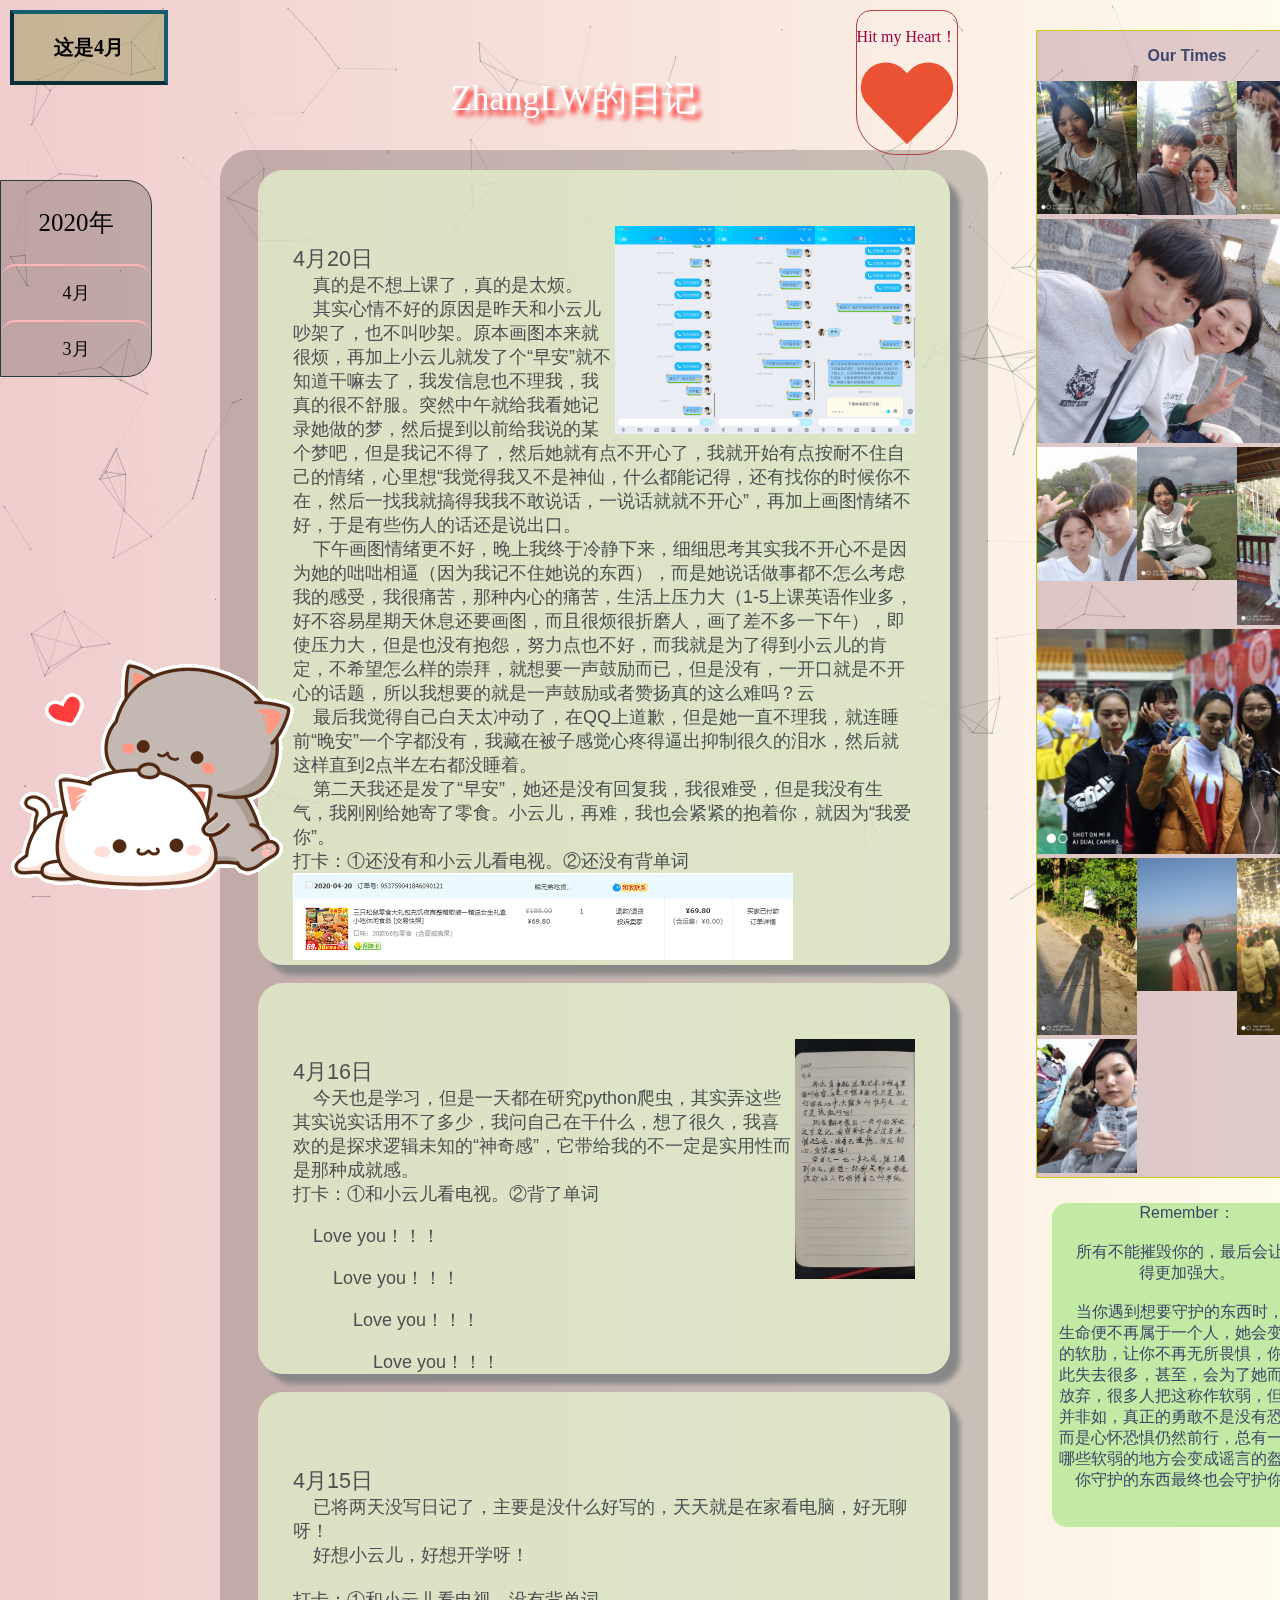
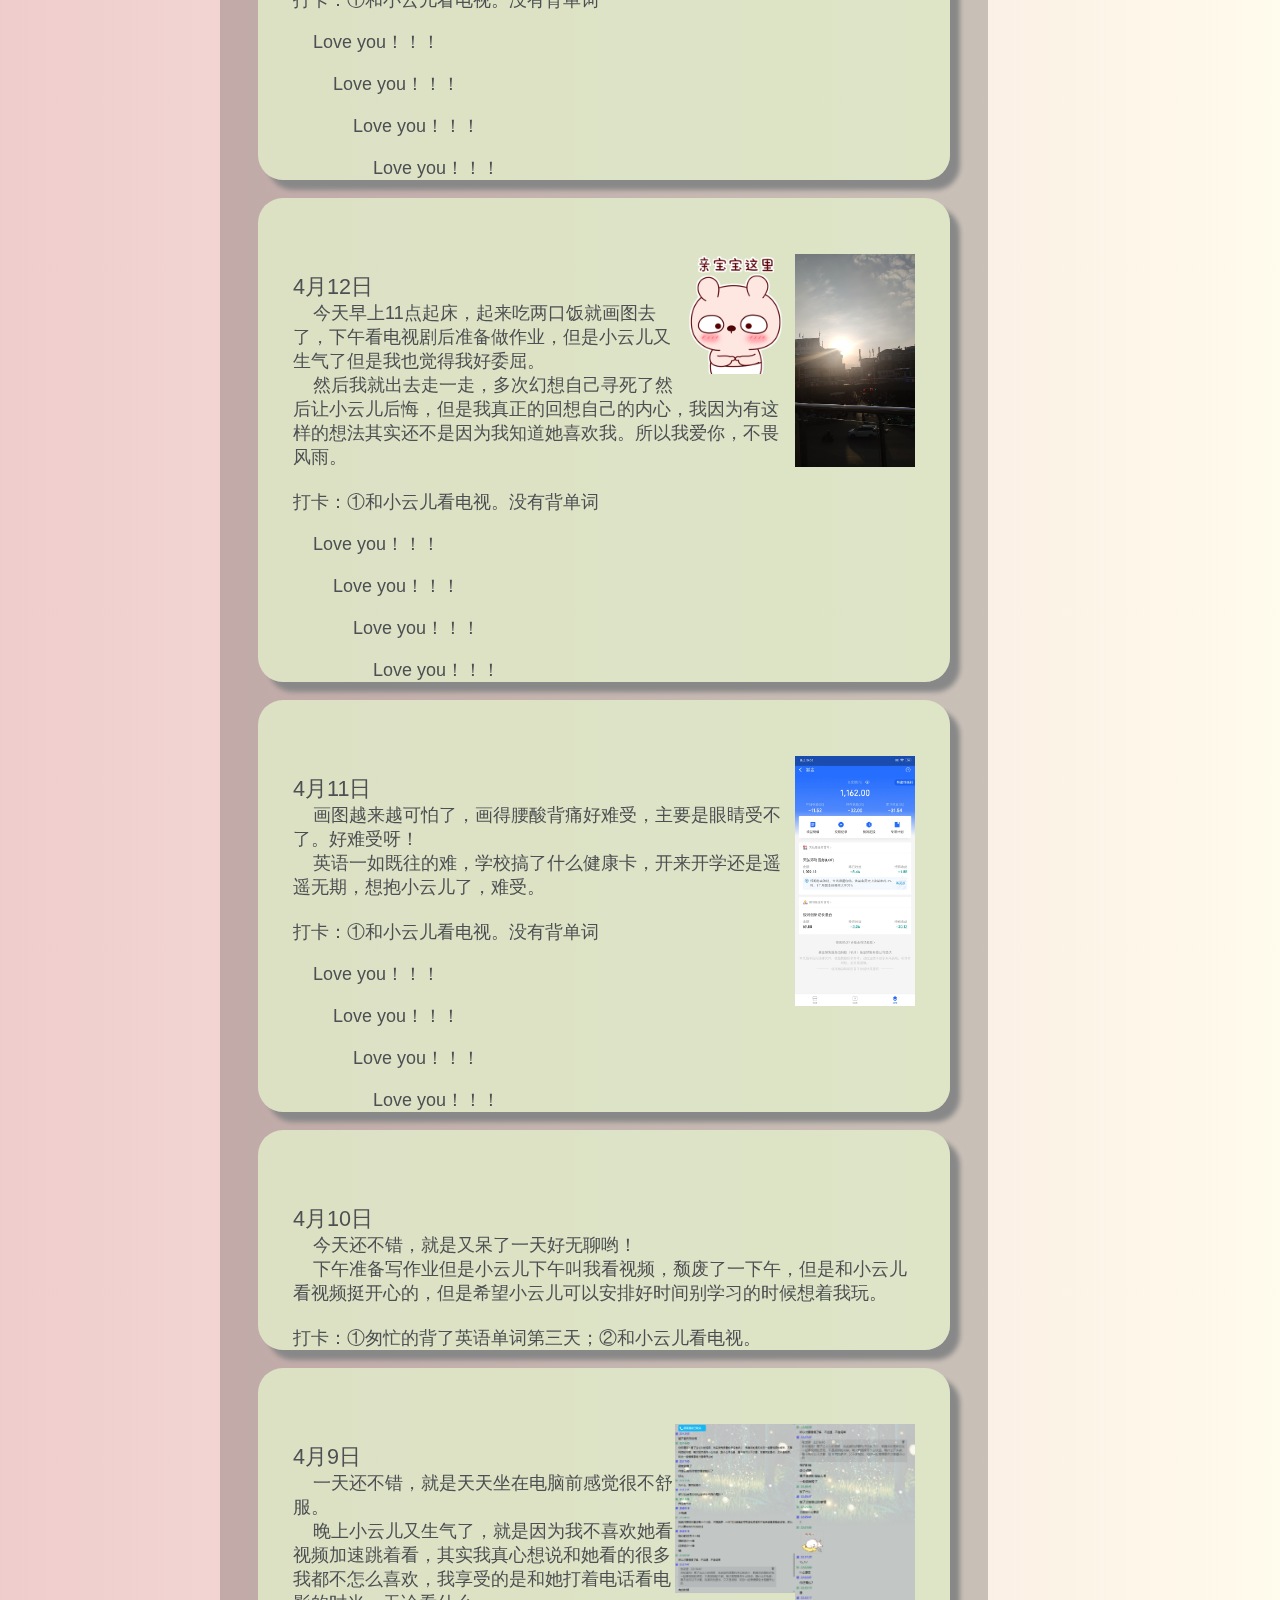
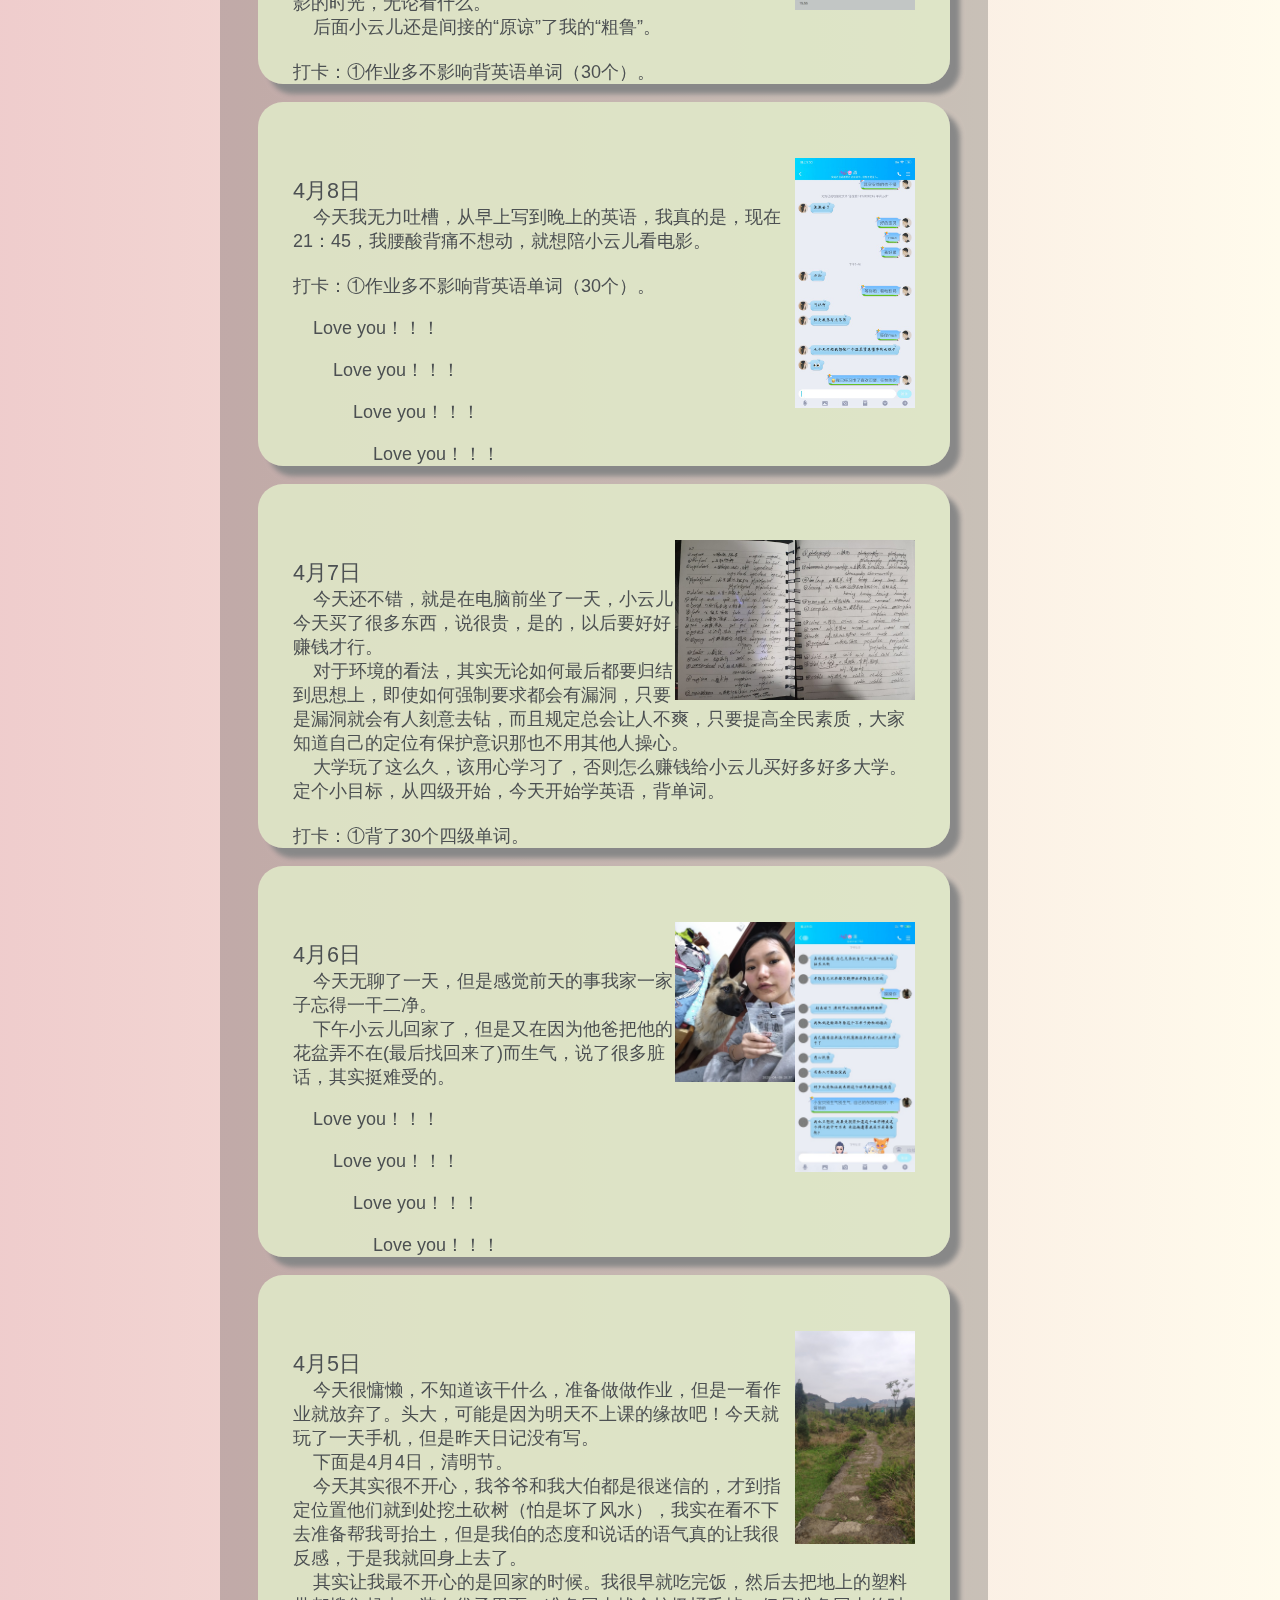
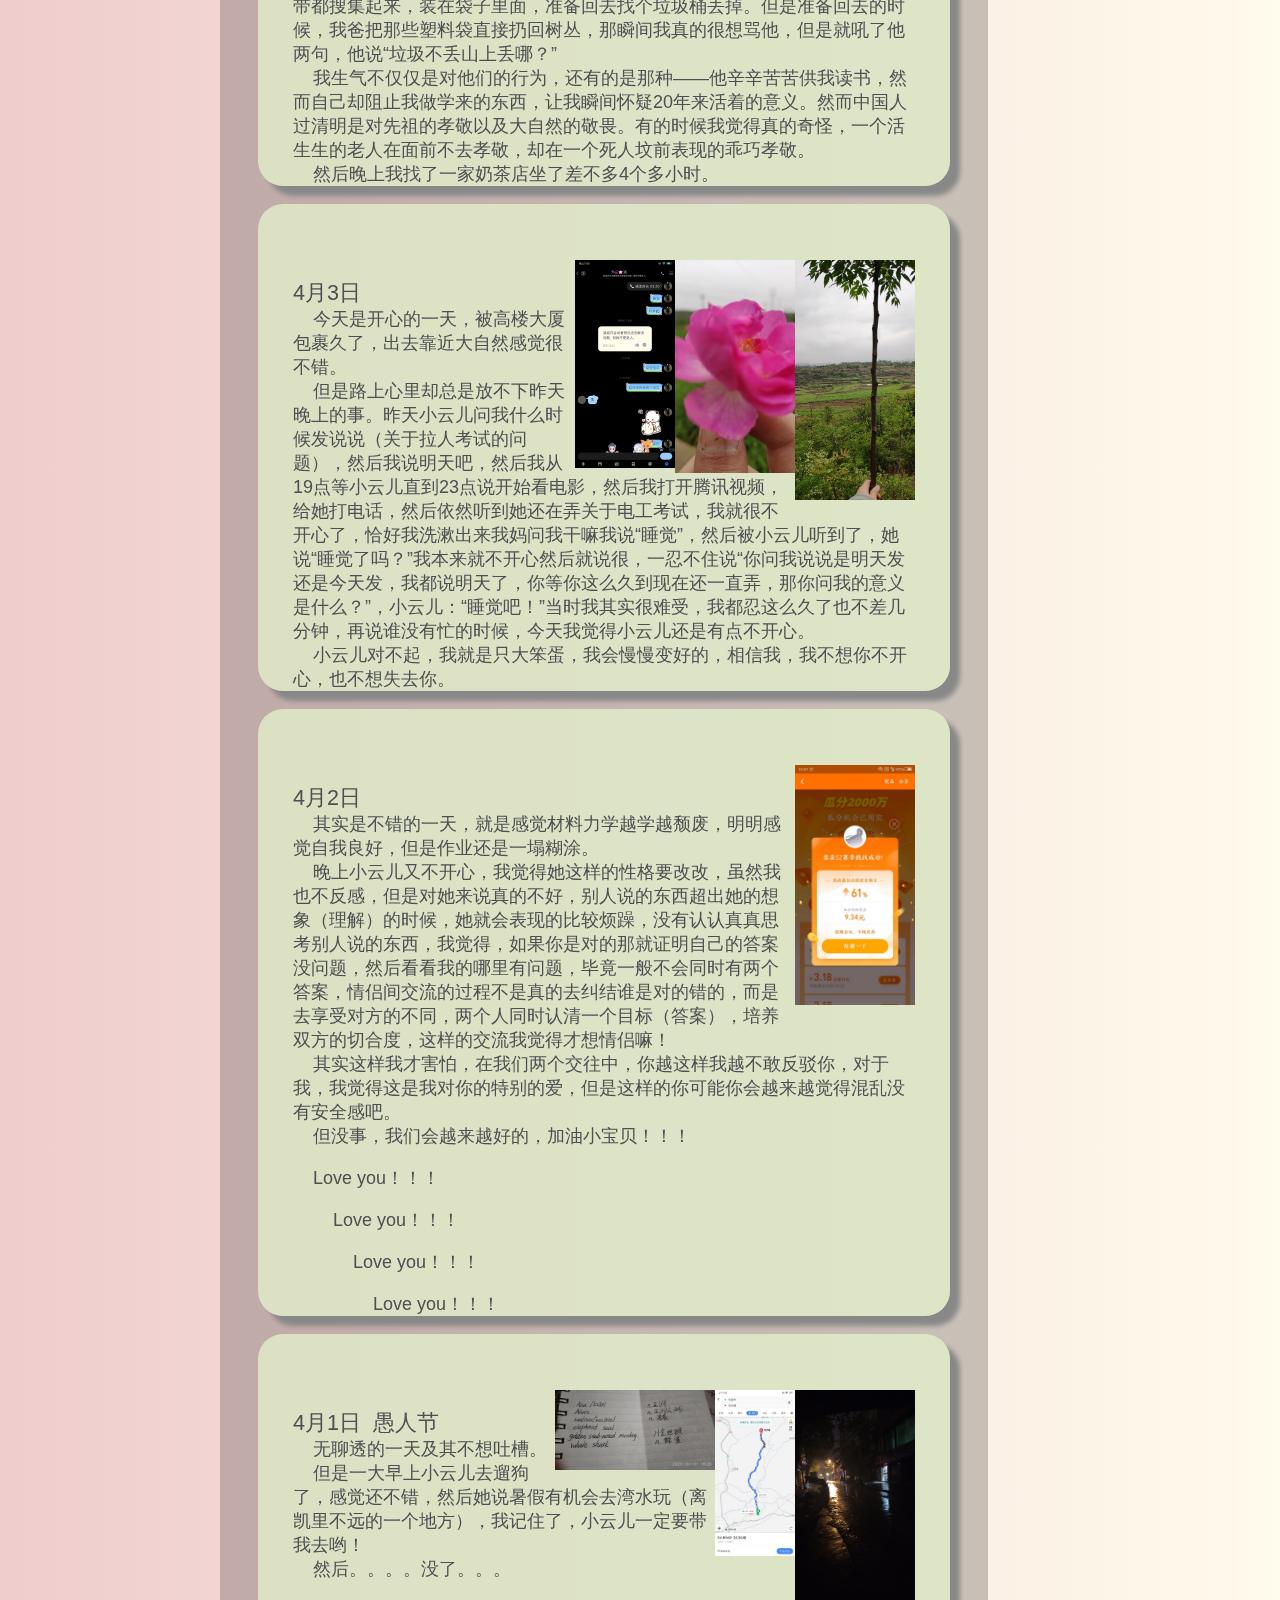
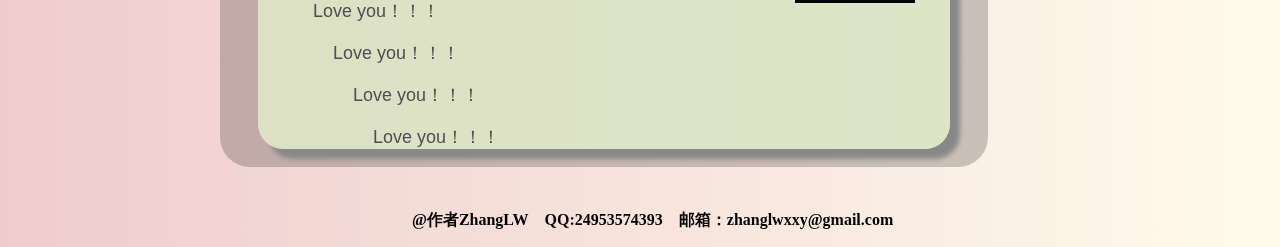
==== commit a92ecc95: "4.27" ====
--- a/index.html
+++ b/index.html
@@ -1,383 +1,389 @@
 <!DOCTYPE html>
 <html>
-<head>
-    <title>ZhangLW and XXY</title>
-    <meta http-equiv="content-type" content="text/html; charset=UTF-8" >
-    <link rel="stylesheet" type="text/css" href="css/style_1.css">
-</head>
-<body >
-    <script type="text/javascript" src="js/canvas-nest.js"></script>
-    <canvas id="c_n1"></canvas>
-
-<!-- 标签 -->
-    <div id="Top">
-        <p id="Toptext"><strong>这是4月</strong></p>
-    </div>
-
-<!-- 左目录区 -->
-    <div class="direct">
-        <p class="directyear">
-            2020年
-        </p>
-        <div class="directtext">
-            <p class="directmonth" onclick="window.open('2020年4月.html')">
-                <big>4月</big>
-            </p>
-        </div>
-        <div class="directtext">
-            <p class="directmonth" onclick="window.open('2020年3月.html')">
-                <big>3月</big>
-            </p>
-        </div>
-    </div>    
-
-<!-- 中间 -->
-    <div class="centertext">
-
-        <!--心型框部分-->
-        <div class="heartcontrol">
-            <div style="text-align: center;">
-                <p style="color: #9c0043;font: 3px;">
-                    Hit my Heart！
-                </p>
-                <div id="heart" onclick="window.open('love.html')"></div>
-            </div>
-        </div>
-
-        <div  style="position: absolute;
+	<head>
+		<title>ZhangLW and XXY</title>
+		<meta http-equiv="content-type" content="text/html; charset=UTF-8">
+		<link rel="stylesheet" type="text/css" href="css/style_1.css">
+	</head>
+	<body>
+		<script type="text/javascript" src="js/canvas-nest.js"></script>
+		<canvas id="c_n1"></canvas>
+		<!-- 标签 -->
+		<div id="Top">
+			<p id="Toptext"><strong>这是4月</strong></p>
+		</div>
+
+		<!-- 左目录区 -->
+		<div class="direct">
+			<p class="directyear">
+				2020年
+			</p>
+			<div class="directtext">
+				<p class="directmonth" onclick="window.open('2020年4月.html')">
+					<big>4月</big>
+				</p>
+			</div>
+			<div class="directtext">
+				<p class="directmonth" onclick="window.open('2020年3月.html')">
+					<big>3月</big>
+				</p>
+			</div>
+		</div>
+
+		<!-- 中间 -->
+		<div class="centertext">
+
+			<!--心型框部分-->
+			<div class="heartcontrol">
+				<div style="text-align: center;">
+					<p style="color: #9c0043;font: 3px;">
+						Hit my Heart！
+					</p>
+					<div id="heart" onclick="window.open('love.html')"></div>
+				</div>
+			</div>
+
+			<div style="position: absolute;
                      top: -110px;
                      left:30%;">
-            <p class="titletext"> ZhangLW的日记</p>
-        </div>
-        <div style="padding:10px;"></div>
-
-        <!--中间正文部分-->
-        <div  class="table">
-            <div style="width: 90%;
-                        min-width:500px;
-                        margin: auto;">
-                <div align="right"> 
-                    <iframe frameborder="no" border="0" marginwidth="0" marginheight="0" width=280 height=52 src="//music.163.com/outchain/player?type=2&id=454438797&auto=0&height=32"></iframe>
-                </div>
-                <img class="fromimg" style="width:100px;" src="resources/4.20/2.jpg"/> 
-                <img class="fromimg" style="width:100px;" src="resources/4.20/3.jpg"/>
-                <img class="fromimg" style="width:100px;" src="resources/4.20/4.jpg"/>
-                <p class="text">
-                    <big>4月20日</big><br/>
-                    &nbsp;&nbsp;&nbsp;&nbsp;真的是不想上课了，真的是太烦。<br/>
-                    &nbsp;&nbsp;&nbsp;&nbsp;其实心情不好的原因是昨天和小云儿吵架了，也不叫吵架。原本画图本来就很烦，再加上小云儿就发了个“早安”就不知道干嘛去了，我发信息也不理我，我真的很不舒服。突然中午就给我看她记录她做的梦，然后提到以前给我说的某个梦吧，但是我记不得了，然后她就有点不开心了，我就开始有点按耐不住自己的情绪，心里想“我觉得我又不是神仙，什么都能记得，还有找你的时候你不在，然后一找我就搞得我我不敢说话，一说话就就不开心”，再加上画图情绪不好，于是有些伤人的话还是说出口。<br/>
-                    &nbsp;&nbsp;&nbsp;&nbsp;下午画图情绪更不好，晚上我终于冷静下来，细细思考其实我不开心不是因为她的咄咄相逼（因为我记不住她说的东西），而是她说话做事都不怎么考虑我的感受，我很痛苦，那种内心的痛苦，生活上压力大（1-5上课英语作业多，好不容易星期天休息还要画图，而且很烦很折磨人，画了差不多一下午），即使压力大，但是也没有抱怨，努力点也不好，而我就是为了得到小云儿的肯定，不希望怎么样的崇拜，就想要一声鼓励而已，但是没有，一开口就是不开心的话题，所以我想要的就是一声鼓励或者赞扬真的这么难吗？云<br/>
-                    &nbsp;&nbsp;&nbsp;&nbsp;最后我觉得自己白天太冲动了，在QQ上道歉，但是她一直不理我，就连睡前“晚安”一个字都没有，我藏在被子感觉心疼得逼出抑制很久的泪水，然后就这样直到2点半左右都没睡着。<br/>
-                    &nbsp;&nbsp;&nbsp;&nbsp;第二天我还是发了“早安”，她还是没有回复我，我很难受，但是我没有生气，我刚刚给她寄了零食。小云儿，再难，我也会紧紧的抱着你，就因为“我爱你”。<br/>
-                    打卡：①还没有和小云儿看电视。②还没有背单词<br/>
-                    <img src="resources/4.20/1.png"/>
-                </p>
-            </div>
-        </div>
-
-        <div  class="table">
-            <div style="width: 90%;
-                        min-width:500px;
-                        margin: auto;">
-                <div align="right"> 
-                    <iframe frameborder="no" border="0" marginwidth="0" marginheight="0" width=280 height=52 src="//music.163.com/outchain/player?type=2&id=1343220584&auto=0&height=32"></iframe>
-                </div>
-                <img class="fromimg" style="width:120px;" src="resources/4.16/1.jpg"/> 
-                <p class="text">
-                    <big>4月16日</big><br/>
-                    &nbsp;&nbsp;&nbsp;&nbsp;今天也是学习，但是一天都在研究python爬虫，其实弄这些其实说实话用不了多少，我问自己在干什么，想了很久，我喜欢的是探求逻辑未知的“神奇感”，它带给我的不一定是实用性而是那种成就感。<br/>
-                    打卡：①和小云儿看电视。②背了单词<br/>
-                    <p class="text">&nbsp;&nbsp;&nbsp;&nbsp;Love you！！！</p>
-                    <p class="text">&nbsp;&nbsp;&nbsp;&nbsp;&nbsp;&nbsp;&nbsp;&nbsp;Love you！！！</p>
-                    <p class="text">&nbsp;&nbsp;&nbsp;&nbsp;&nbsp;&nbsp;&nbsp;&nbsp;&nbsp;&nbsp;&nbsp;&nbsp;Love you！！！</p>
-                    <p class="text">&nbsp;&nbsp;&nbsp;&nbsp;&nbsp;&nbsp;&nbsp;&nbsp;&nbsp;&nbsp;&nbsp;&nbsp;&nbsp;&nbsp;&nbsp;&nbsp;Love you！！！</p>
-                </p>
-            </div>
-        </div>
-
-        <div  class="table">
-            <div style="width: 90%;
-                        min-width:500px;
-                        margin: auto;">
-                <div align="right"> 
-                    <iframe frameborder="no" border="0" marginwidth="0" marginheight="0" width=280 height=52 src="//music.163.com/outchain/player?type=2&id=1440134558&auto=0&height=32"></iframe>
-                </div>
-                <p class="text">
-                    <big>4月15日</big><br/>
-                    &nbsp;&nbsp;&nbsp;&nbsp;已将两天没写日记了，主要是没什么好写的，天天就是在家看电脑，好无聊呀！<br/>
-                    &nbsp;&nbsp;&nbsp;&nbsp;好想小云儿，好想开学呀！<br/><br/>
-                    打卡：①和小云儿看电视。没有背单词<br/>
-                    <p class="text">&nbsp;&nbsp;&nbsp;&nbsp;Love you！！！</p>
-                    <p class="text">&nbsp;&nbsp;&nbsp;&nbsp;&nbsp;&nbsp;&nbsp;&nbsp;Love you！！！</p>
-                    <p class="text">&nbsp;&nbsp;&nbsp;&nbsp;&nbsp;&nbsp;&nbsp;&nbsp;&nbsp;&nbsp;&nbsp;&nbsp;Love you！！！</p>
-                    <p class="text">&nbsp;&nbsp;&nbsp;&nbsp;&nbsp;&nbsp;&nbsp;&nbsp;&nbsp;&nbsp;&nbsp;&nbsp;&nbsp;&nbsp;&nbsp;&nbsp;Love you！！！</p>
-                </p>
-            </div>
-        </div>
-
-        <div  class="table">
-            <div style="width: 90%;
-                        min-width:500px;
-                        margin: auto;">
-                <div align="right">
-                    <iframe frameborder="no" border="0" marginwidth="0" marginheight="0" width=280 height=52 src="//music.163.com/outchain/player?type=2&id=1403136788&auto=0&height=32"></iframe>
-                </div>
-                <img class="fromimg" style="width:120px;" src="resources/4.12/1.jpg"/> 
-                <img class="fromimg" style="width:120px;" src="resources/4.12/2.gif"/>
-                <p class="text">
-                    <big>4月12日</big><br/>
-                    &nbsp;&nbsp;&nbsp;&nbsp;今天早上11点起床，起来吃两口饭就画图去了，下午看电视剧后准备做作业，但是小云儿又生气了但是我也觉得我好委屈。<br/>
-                    &nbsp;&nbsp;&nbsp;&nbsp;然后我就出去走一走，多次幻想自己寻死了然后让小云儿后悔，但是我真正的回想自己的内心，我因为有这样的想法其实还不是因为我知道她喜欢我。所以我爱你，不畏风雨。<br/><br/>
-                    打卡：①和小云儿看电视。没有背单词<br/>
-                    <p class="text">&nbsp;&nbsp;&nbsp;&nbsp;Love you！！！</p>
-                    <p class="text">&nbsp;&nbsp;&nbsp;&nbsp;&nbsp;&nbsp;&nbsp;&nbsp;Love you！！！</p>
-                    <p class="text">&nbsp;&nbsp;&nbsp;&nbsp;&nbsp;&nbsp;&nbsp;&nbsp;&nbsp;&nbsp;&nbsp;&nbsp;Love you！！！</p>
-                    <p class="text">&nbsp;&nbsp;&nbsp;&nbsp;&nbsp;&nbsp;&nbsp;&nbsp;&nbsp;&nbsp;&nbsp;&nbsp;&nbsp;&nbsp;&nbsp;&nbsp;Love you！！！</p>
-                </p>
-            </div>
-        </div>
-
-        <div  class="table">
-            <div style="width: 90%;
-                        min-width:500px;
-                        margin: auto;">
-                <div align="right">
-                    <iframe frameborder="no" border="0" marginwidth="0" marginheight="0" width=280 height=52 src="//music.163.com/outchain/player?type=2&id=1399534395&auto=0&height=32"></iframe>
-                </div>
-                <img class="fromimg" style="width:120px;" src="resources/4.11/1.jpg"/> 
-                <p class="text">
-                    <big>4月11日</big><br/>
-                    &nbsp;&nbsp;&nbsp;&nbsp;画图越来越可怕了，画得腰酸背痛好难受，主要是眼睛受不了。好难受呀！<br/>
-                    &nbsp;&nbsp;&nbsp;&nbsp;英语一如既往的难，学校搞了什么健康卡，开来开学还是遥遥无期，想抱小云儿了，难受。<br/><br/>
-                    打卡：①和小云儿看电视。没有背单词<br/>
-                    <p class="text">&nbsp;&nbsp;&nbsp;&nbsp;Love you！！！</p>
-                    <p class="text">&nbsp;&nbsp;&nbsp;&nbsp;&nbsp;&nbsp;&nbsp;&nbsp;Love you！！！</p>
-                    <p class="text">&nbsp;&nbsp;&nbsp;&nbsp;&nbsp;&nbsp;&nbsp;&nbsp;&nbsp;&nbsp;&nbsp;&nbsp;Love you！！！</p>
-                    <p class="text">&nbsp;&nbsp;&nbsp;&nbsp;&nbsp;&nbsp;&nbsp;&nbsp;&nbsp;&nbsp;&nbsp;&nbsp;&nbsp;&nbsp;&nbsp;&nbsp;Love you！！！</p>
-                </p>
-            </div>
-        </div>
-
-        <div  class="table">
-            <div style="width: 90%;
-                        min-width:500px;
-                        margin: auto;">
-                <div align="right">
-                    <iframe frameborder="no" border="0" marginwidth="0" marginheight="0" width=280 height=52 src="//music.163.com/outchain/player?type=2&id=1297742771&auto=0&height=32"></iframe>
-                </div>             
-                <p class="text">
-                    <big>4月10日</big><br/>
-                    &nbsp;&nbsp;&nbsp;&nbsp;今天还不错，就是又呆了一天好无聊哟！<br/>
-                    &nbsp;&nbsp;&nbsp;&nbsp;下午准备写作业但是小云儿下午叫我看视频，颓废了一下午，但是和小云儿看视频挺开心的，但是希望小云儿可以安排好时间别学习的时候想着我玩。<br/><br/>
-                    打卡：①匆忙的背了英语单词第三天；②和小云儿看电视。<br/>
-                </p>
-            </div>
-        </div>
-
-        <div  class="table">
-            <div style="width: 90%;
-                        min-width:500px;
-                        margin: auto;">
-                <div align="right">
-                    <iframe frameborder="no" border="0" marginwidth="0" marginheight="0" width=280 height=52 src="//music.163.com/outchain/player?type=2&id=1425918871&auto=0&height=32"></iframe>
-                </div>
-                <img class="fromimg" style="width:120px;" src="resources/4.9/2.jpg"/> 
-                <img class="fromimg" style="width:120px;" src="resources/4.9/1.jpg"/>              
-                <p class="text">
-                    <big>4月9日</big><br/>
-                    &nbsp;&nbsp;&nbsp;&nbsp;一天还不错，就是天天坐在电脑前感觉很不舒服。<br/>
-                    &nbsp;&nbsp;&nbsp;&nbsp;晚上小云儿又生气了，就是因为我不喜欢她看视频加速跳着看，其实我真心想说和她看的很多我都不怎么喜欢，我享受的是和她打着电话看电影的时光，无论看什么。<br/>
-                    &nbsp;&nbsp;&nbsp;&nbsp;后面小云儿还是间接的“原谅”了我的“粗鲁”。<br/><br/>
-                    打卡：①作业多不影响背英语单词（30个）。<br/>
-                </p>
-            </div>
-        </div>
-
-        <div  class="table">
-            <div style="width: 90%;
-                        min-width:500px;
-                        margin: auto;">
-                <div align="right">
-                    <iframe frameborder="no" border="0" marginwidth="0" marginheight="0" width=280 height=52 src="//music.163.com/outchain/player?type=2&id=5285416&auto=0&height=32"></iframe>
-                </div>
-                <img class="fromimg" style="width:120px;" src="resources/4.8/1.jpg"/>               
-                <p class="text">
-                    <big>4月8日</big><br/>
-                    &nbsp;&nbsp;&nbsp;&nbsp;今天我无力吐槽，从早上写到晚上的英语，我真的是，现在21：45，我腰酸背痛不想动，就想陪小云儿看电影。<br/><br/>
-                    打卡：①作业多不影响背英语单词（30个）。<br/>
-                    <p class="text">&nbsp;&nbsp;&nbsp;&nbsp;Love you！！！</p>
-                    <p class="text">&nbsp;&nbsp;&nbsp;&nbsp;&nbsp;&nbsp;&nbsp;&nbsp;Love you！！！</p>
-                    <p class="text">&nbsp;&nbsp;&nbsp;&nbsp;&nbsp;&nbsp;&nbsp;&nbsp;&nbsp;&nbsp;&nbsp;&nbsp;Love you！！！</p>
-                    <p class="text">&nbsp;&nbsp;&nbsp;&nbsp;&nbsp;&nbsp;&nbsp;&nbsp;&nbsp;&nbsp;&nbsp;&nbsp;&nbsp;&nbsp;&nbsp;&nbsp;Love you！！！</p>
-                </p>
-            </div>
-        </div>
-
-        <div  class="table">
-            <div style="width: 90%;
-                        min-width:500px;
-                        margin: auto;">
-                <div align="right">
-                    <iframe frameborder="no" border="0" marginwidth="0" marginheight="0" width=280 height=52 src="//music.163.com/outchain/player?type=2&id=1342027910&auto=0&height=32"></iframe>
-                </div>
-                <img class="fromimg" style="width:120px;" src="resources/4.7/2.jpg"/>  
-                <img class="fromimg" style="width:120px;" src="resources/4.7/1.jpg"/>              
-                <p class="text">
-                    <big>4月7日</big><br/>
-                    &nbsp;&nbsp;&nbsp;&nbsp;今天还不错，就是在电脑前坐了一天，小云儿今天买了很多东西，说很贵，是的，以后要好好赚钱才行。<br/>
-                    &nbsp;&nbsp;&nbsp;&nbsp;对于环境的看法，其实无论如何最后都要归结到思想上，即使如何强制要求都会有漏洞，只要是漏洞就会有人刻意去钻，而且规定总会让人不爽，只要提高全民素质，大家知道自己的定位有保护意识那也不用其他人操心。<br/>
-                    &nbsp;&nbsp;&nbsp;&nbsp;大学玩了这么久，该用心学习了，否则怎么赚钱给小云儿买好多好多大学。定个小目标，从四级开始，今天开始学英语，背单词。<br/><br/>
-                    打卡：①背了30个四级单词。
-                </p>
-            </div>
-        </div>
-
-        <div  class="table">
-            <div style="width: 90%;
-                        min-width:500px;
-                        margin: auto;">
-                <div align="right">
-                    <iframe frameborder="no" border="0" marginwidth="0" marginheight="0" width=280 height=52 src="//music.163.com/outchain/player?type=2&id=865735333&auto=0&height=32"></iframe>
-                </div>
-                <img class="fromimg" style="width:120px;" src="resources/4.6/2.jpg"/>  
-                <img class="fromimg" style="width:120px;" src="resources/4.6/1.jpg"/>              
-                <p class="text">
-                    <big>4月6日</big><br/>
-                    &nbsp;&nbsp;&nbsp;&nbsp;今天无聊了一天，但是感觉前天的事我家一家子忘得一干二净。<br/>
-                    &nbsp;&nbsp;&nbsp;&nbsp;下午小云儿回家了，但是又在因为他爸把他的花盆弄不在(最后找回来了)而生气，说了很多脏话，其实挺难受的。<br/>
-                    <p class="text">&nbsp;&nbsp;&nbsp;&nbsp;Love you！！！</p>
-                    <p class="text">&nbsp;&nbsp;&nbsp;&nbsp;&nbsp;&nbsp;&nbsp;&nbsp;Love you！！！</p>
-                    <p class="text">&nbsp;&nbsp;&nbsp;&nbsp;&nbsp;&nbsp;&nbsp;&nbsp;&nbsp;&nbsp;&nbsp;&nbsp;Love you！！！</p>
-                    <p class="text">&nbsp;&nbsp;&nbsp;&nbsp;&nbsp;&nbsp;&nbsp;&nbsp;&nbsp;&nbsp;&nbsp;&nbsp;&nbsp;&nbsp;&nbsp;&nbsp;Love you！！！</p>
-                </p>
-            </div>
-        </div>
-
-        <div  class="table">
-            <div style="width: 90%;
-                        min-width:500px;
-                        margin: auto;">
-                <div align="right">
-                    <iframe frameborder="no" border="0" marginwidth="0" marginheight="0" width=280 height=52 src="//music.163.com/outchain/player?type=2&id=1373214918&auto=0&height=32"></iframe>
-                </div>
-                <img class="fromimg" style="width:120px;" src="resources/4.5/1.jpg"/>                
-                <p class="text">
-                    <big>4月5日</big><br/>
-                    &nbsp;&nbsp;&nbsp;&nbsp;今天很慵懒，不知道该干什么，准备做做作业，但是一看作业就放弃了。头大，可能是因为明天不上课的缘故吧！今天就玩了一天手机，但是昨天日记没有写。<br/>
-                    &nbsp;&nbsp;&nbsp;&nbsp;下面是4月4日，清明节。<br/>
-                    &nbsp;&nbsp;&nbsp;&nbsp;今天其实很不开心，我爷爷和我大伯都是很迷信的，才到指定位置他们就到处挖土砍树（怕是坏了风水），我实在看不下去准备帮我哥抬土，但是我伯的态度和说话的语气真的让我很反感，于是我就回身上去了。<br/>
-                    &nbsp;&nbsp;&nbsp;&nbsp;其实让我最不开心的是回家的时候。我很早就吃完饭，然后去把地上的塑料带都搜集起来，装在袋子里面，准备回去找个垃圾桶丢掉。但是准备回去的时候，我爸把那些塑料袋直接扔回树丛，那瞬间我真的很想骂他，但是就吼了他两句，他说“垃圾不丢山上丢哪？”<br/>
-                    &nbsp;&nbsp;&nbsp;&nbsp;我生气不仅仅是对他们的行为，还有的是那种——他辛辛苦苦供我读书，然而自己却阻止我做学来的东西，让我瞬间怀疑20年来活着的意义。然而中国人过清明是对先祖的孝敬以及大自然的敬畏。有的时候我觉得真的奇怪，一个活生生的老人在面前不去孝敬，却在一个死人坟前表现的乖巧孝敬。<br/>
-                    &nbsp;&nbsp;&nbsp;&nbsp;然后晚上我找了一家奶茶店坐了差不多4个多小时。
-                </p>
-            </div>
-        </div>
-
-        <div  class="table">
-            <div style="width: 90%;
-                        min-width:500px;
-                        margin: auto;">
-                <div align="right">
-                    <iframe frameborder="no" border="0" marginwidth="0" marginheight="0" width=280 height=52 src="//music.163.com/outchain/player?type=2&id=1383394138&auto=0&height=32"></iframe>
-                </div>
-                <img class="fromimg" style="width:120px;" src="resources/4.3/1.jpg"/>
-                <img class="fromimg" style="width:120px;" src="resources/4.3/2.jpg"/> 
-                <img class="fromimg" style="width:100px;" src="resources/4.3/3.jpg"/>                 
-                <p class="text">
-                    <big>4月3日</big><br/>
-                    &nbsp;&nbsp;&nbsp;&nbsp;今天是开心的一天，被高楼大厦包裹久了，出去靠近大自然感觉很不错。<br/>
-                    &nbsp;&nbsp;&nbsp;&nbsp;但是路上心里却总是放不下昨天晚上的事。昨天小云儿问我什么时候发说说（关于拉人考试的问题），然后我说明天吧，然后我从19点等小云儿直到23点说开始看电影，然后我打开腾讯视频，给她打电话，然后依然听到她还在弄关于电工考试，我就很不开心了，恰好我洗漱出来我妈问我干嘛我说“睡觉”，然后被小云儿听到了，她说“睡觉了吗？”我本来就不开心然后就说很，一忍不住说“你问我说说是明天发还是今天发，我都说明天了，你等你这么久到现在还一直弄，那你问我的意义是什么？”，小云儿：“睡觉吧！”当时我其实很难受，我都忍这么久了也不差几分钟，再说谁没有忙的时候，今天我觉得小云儿还是有点不开心。<br/>
-                    &nbsp;&nbsp;&nbsp;&nbsp;小云儿对不起，我就是只大笨蛋，我会慢慢变好的，相信我，我不想你不开心，也不想失去你。<br/>
-                </p>
-            </div>
-        </div>
-
-        <div  class="table">
-            <div style="width: 90%;
-                        min-width:500px;
-                        margin: auto;">
-                <div align="right">
-                    <iframe frameborder="no" border="0" marginwidth="0" marginheight="0" width=280 height=52 src="//music.163.com/outchain/player?type=2&id=1427473959&auto=0&height=32"></iframe>
-                </div>
-                <img class="fromimg" style="width:120px;" src="resources/4.2/2.jpg"/>                
-                <p class="text">
-                    <big>4月2日</big><br/>
-                    &nbsp;&nbsp;&nbsp;&nbsp;其实是不错的一天，就是感觉材料力学越学越颓废，明明感觉自我良好，但是作业还是一塌糊涂。<br/>
-                    &nbsp;&nbsp;&nbsp;&nbsp;晚上小云儿又不开心，我觉得她这样的性格要改改，虽然我也不反感，但是对她来说真的不好，别人说的东西超出她的想象（理解）的时候，她就会表现的比较烦躁，没有认认真真思考别人说的东西，我觉得，如果你是对的那就证明自己的答案没问题，然后看看我的哪里有问题，毕竟一般不会同时有两个答案，情侣间交流的过程不是真的去纠结谁是对的错的，而是去享受对方的不同，两个人同时认清一个目标（答案），培养双方的切合度，这样的交流我觉得才想情侣嘛！<br/>
-                    &nbsp;&nbsp;&nbsp;&nbsp;其实这样我才害怕，在我们两个交往中，你越这样我越不敢反驳你，对于我，我觉得这是我对你的特别的爱，但是这样的你可能你会越来越觉得混乱没有安全感吧。<br/>
-                    &nbsp;&nbsp;&nbsp;&nbsp;但没事，我们会越来越好的，加油小宝贝！！！
-                </p>
-                <p class="text">&nbsp;&nbsp;&nbsp;&nbsp;Love you！！！</p>
-                <p class="text">&nbsp;&nbsp;&nbsp;&nbsp;&nbsp;&nbsp;&nbsp;&nbsp;Love you！！！</p>
-                <p class="text">&nbsp;&nbsp;&nbsp;&nbsp;&nbsp;&nbsp;&nbsp;&nbsp;&nbsp;&nbsp;&nbsp;&nbsp;Love you！！！</p>
-                <p class="text">&nbsp;&nbsp;&nbsp;&nbsp;&nbsp;&nbsp;&nbsp;&nbsp;&nbsp;&nbsp;&nbsp;&nbsp;&nbsp;&nbsp;&nbsp;&nbsp;Love you！！！</p>
-            </div>
-        </div>
-
-        <div  class="table">
-            <div style="width: 90%;
+				<p class="titletext"> ZhangLW的日记</p>
+			</div>
+			<div style="padding:10px;"></div>
+
+			<!--中间正文部分-->
+			<div class="table">
+				<div style="width: 90%;
+                        min-width:500px;
+                        margin: auto;">
+					<div align="right">
+						<iframe frameborder="no" border="0" marginwidth="0" marginheight="0" width=280 height=52 src="//music.163.com/outchain/player?type=2&id=454438797&auto=0&height=32"></iframe>
+					</div>
+					<img class="fromimg" style="width:100px;" src="resources/4.20/2.jpg" />
+					<img class="fromimg" style="width:100px;" src="resources/4.20/3.jpg" />
+					<img class="fromimg" style="width:100px;" src="resources/4.20/4.jpg" />
+					<p class="text">
+						<big>4月20日</big><br />
+						&nbsp;&nbsp;&nbsp;&nbsp;真的是不想上课了，真的是太烦。<br />
+						&nbsp;&nbsp;&nbsp;&nbsp;其实心情不好的原因是昨天和小云儿吵架了，也不叫吵架。原本画图本来就很烦，再加上小云儿就发了个“早安”就不知道干嘛去了，我发信息也不理我，我真的很不舒服。突然中午就给我看她记录她做的梦，然后提到以前给我说的某个梦吧，但是我记不得了，然后她就有点不开心了，我就开始有点按耐不住自己的情绪，心里想“我觉得我又不是神仙，什么都能记得，还有找你的时候你不在，然后一找我就搞得我我不敢说话，一说话就就不开心”，再加上画图情绪不好，于是有些伤人的话还是说出口。<br />
+						&nbsp;&nbsp;&nbsp;&nbsp;下午画图情绪更不好，晚上我终于冷静下来，细细思考其实我不开心不是因为她的咄咄相逼（因为我记不住她说的东西），而是她说话做事都不怎么考虑我的感受，我很痛苦，那种内心的痛苦，生活上压力大（1-5上课英语作业多，好不容易星期天休息还要画图，而且很烦很折磨人，画了差不多一下午），即使压力大，但是也没有抱怨，努力点也不好，而我就是为了得到小云儿的肯定，不希望怎么样的崇拜，就想要一声鼓励而已，但是没有，一开口就是不开心的话题，所以我想要的就是一声鼓励或者赞扬真的这么难吗？云<br />
+						&nbsp;&nbsp;&nbsp;&nbsp;最后我觉得自己白天太冲动了，在QQ上道歉，但是她一直不理我，就连睡前“晚安”一个字都没有，我藏在被子感觉心疼得逼出抑制很久的泪水，然后就这样直到2点半左右都没睡着。<br />
+						&nbsp;&nbsp;&nbsp;&nbsp;第二天我还是发了“早安”，她还是没有回复我，我很难受，但是我没有生气，我刚刚给她寄了零食。小云儿，再难，我也会紧紧的抱着你，就因为“我爱你”。<br />
+						打卡：①还没有和小云儿看电视。②还没有背单词<br />
+						<img src="resources/4.20/1.png" />
+					</p>
+				</div>
+			</div>
+
+			<div class="table">
+				<div style="width: 90%;
+                        min-width:500px;
+                        margin: auto;">
+					<div align="right">
+						<iframe frameborder="no" border="0" marginwidth="0" marginheight="0" width=280 height=52 src="//music.163.com/outchain/player?type=2&id=1343220584&auto=0&height=32"></iframe>
+					</div>
+					<img class="fromimg" style="width:120px;" src="resources/4.16/1.jpg" />
+					<p class="text">
+						<big>4月16日</big><br />
+						&nbsp;&nbsp;&nbsp;&nbsp;今天也是学习，但是一天都在研究python爬虫，其实弄这些其实说实话用不了多少，我问自己在干什么，想了很久，我喜欢的是探求逻辑未知的“神奇感”，它带给我的不一定是实用性而是那种成就感。<br />
+						打卡：①和小云儿看电视。②背了单词<br />
+						<p class="text">&nbsp;&nbsp;&nbsp;&nbsp;Love you！！！</p>
+						<p class="text">&nbsp;&nbsp;&nbsp;&nbsp;&nbsp;&nbsp;&nbsp;&nbsp;Love you！！！</p>
+						<p class="text">&nbsp;&nbsp;&nbsp;&nbsp;&nbsp;&nbsp;&nbsp;&nbsp;&nbsp;&nbsp;&nbsp;&nbsp;Love you！！！</p>
+						<p class="text">&nbsp;&nbsp;&nbsp;&nbsp;&nbsp;&nbsp;&nbsp;&nbsp;&nbsp;&nbsp;&nbsp;&nbsp;&nbsp;&nbsp;&nbsp;&nbsp;Love
+							you！！！</p>
+					</p>
+				</div>
+			</div>
+
+			<div class="table">
+				<div style="width: 90%;
+                        min-width:500px;
+                        margin: auto;">
+					<div align="right">
+						<iframe frameborder="no" border="0" marginwidth="0" marginheight="0" width=280 height=52 src="//music.163.com/outchain/player?type=2&id=1440134558&auto=0&height=32"></iframe>
+					</div>
+					<p class="text">
+						<big>4月15日</big><br />
+						&nbsp;&nbsp;&nbsp;&nbsp;已将两天没写日记了，主要是没什么好写的，天天就是在家看电脑，好无聊呀！<br />
+						&nbsp;&nbsp;&nbsp;&nbsp;好想小云儿，好想开学呀！<br /><br />
+						打卡：①和小云儿看电视。没有背单词<br />
+						<p class="text">&nbsp;&nbsp;&nbsp;&nbsp;Love you！！！</p>
+						<p class="text">&nbsp;&nbsp;&nbsp;&nbsp;&nbsp;&nbsp;&nbsp;&nbsp;Love you！！！</p>
+						<p class="text">&nbsp;&nbsp;&nbsp;&nbsp;&nbsp;&nbsp;&nbsp;&nbsp;&nbsp;&nbsp;&nbsp;&nbsp;Love you！！！</p>
+						<p class="text">&nbsp;&nbsp;&nbsp;&nbsp;&nbsp;&nbsp;&nbsp;&nbsp;&nbsp;&nbsp;&nbsp;&nbsp;&nbsp;&nbsp;&nbsp;&nbsp;Love
+							you！！！</p>
+					</p>
+				</div>
+			</div>
+
+			<div class="table">
+				<div style="width: 90%;
+                        min-width:500px;
+                        margin: auto;">
+					<div align="right">
+						<iframe frameborder="no" border="0" marginwidth="0" marginheight="0" width=280 height=52 src="//music.163.com/outchain/player?type=2&id=1403136788&auto=0&height=32"></iframe>
+					</div>
+					<img class="fromimg" style="width:120px;" src="resources/4.12/1.jpg" />
+					<img class="fromimg" style="width:120px;" src="resources/4.12/2.gif" />
+					<p class="text">
+						<big>4月12日</big><br />
+						&nbsp;&nbsp;&nbsp;&nbsp;今天早上11点起床，起来吃两口饭就画图去了，下午看电视剧后准备做作业，但是小云儿又生气了但是我也觉得我好委屈。<br />
+						&nbsp;&nbsp;&nbsp;&nbsp;然后我就出去走一走，多次幻想自己寻死了然后让小云儿后悔，但是我真正的回想自己的内心，我因为有这样的想法其实还不是因为我知道她喜欢我。所以我爱你，不畏风雨。<br /><br />
+						打卡：①和小云儿看电视。没有背单词<br />
+						<p class="text">&nbsp;&nbsp;&nbsp;&nbsp;Love you！！！</p>
+						<p class="text">&nbsp;&nbsp;&nbsp;&nbsp;&nbsp;&nbsp;&nbsp;&nbsp;Love you！！！</p>
+						<p class="text">&nbsp;&nbsp;&nbsp;&nbsp;&nbsp;&nbsp;&nbsp;&nbsp;&nbsp;&nbsp;&nbsp;&nbsp;Love you！！！</p>
+						<p class="text">&nbsp;&nbsp;&nbsp;&nbsp;&nbsp;&nbsp;&nbsp;&nbsp;&nbsp;&nbsp;&nbsp;&nbsp;&nbsp;&nbsp;&nbsp;&nbsp;Love
+							you！！！</p>
+					</p>
+				</div>
+			</div>
+
+			<div class="table">
+				<div style="width: 90%;
+                        min-width:500px;
+                        margin: auto;">
+					<div align="right">
+						<iframe frameborder="no" border="0" marginwidth="0" marginheight="0" width=280 height=52 src="//music.163.com/outchain/player?type=2&id=1399534395&auto=0&height=32"></iframe>
+					</div>
+					<img class="fromimg" style="width:120px;" src="resources/4.11/1.jpg" />
+					<p class="text">
+						<big>4月11日</big><br />
+						&nbsp;&nbsp;&nbsp;&nbsp;画图越来越可怕了，画得腰酸背痛好难受，主要是眼睛受不了。好难受呀！<br />
+						&nbsp;&nbsp;&nbsp;&nbsp;英语一如既往的难，学校搞了什么健康卡，开来开学还是遥遥无期，想抱小云儿了，难受。<br /><br />
+						打卡：①和小云儿看电视。没有背单词<br />
+						<p class="text">&nbsp;&nbsp;&nbsp;&nbsp;Love you！！！</p>
+						<p class="text">&nbsp;&nbsp;&nbsp;&nbsp;&nbsp;&nbsp;&nbsp;&nbsp;Love you！！！</p>
+						<p class="text">&nbsp;&nbsp;&nbsp;&nbsp;&nbsp;&nbsp;&nbsp;&nbsp;&nbsp;&nbsp;&nbsp;&nbsp;Love you！！！</p>
+						<p class="text">&nbsp;&nbsp;&nbsp;&nbsp;&nbsp;&nbsp;&nbsp;&nbsp;&nbsp;&nbsp;&nbsp;&nbsp;&nbsp;&nbsp;&nbsp;&nbsp;Love
+							you！！！</p>
+					</p>
+				</div>
+			</div>
+
+			<div class="table">
+				<div style="width: 90%;
+                        min-width:500px;
+                        margin: auto;">
+					<div align="right">
+						<iframe frameborder="no" border="0" marginwidth="0" marginheight="0" width=280 height=52 src="//music.163.com/outchain/player?type=2&id=1297742771&auto=0&height=32"></iframe>
+					</div>
+					<p class="text">
+						<big>4月10日</big><br />
+						&nbsp;&nbsp;&nbsp;&nbsp;今天还不错，就是又呆了一天好无聊哟！<br />
+						&nbsp;&nbsp;&nbsp;&nbsp;下午准备写作业但是小云儿下午叫我看视频，颓废了一下午，但是和小云儿看视频挺开心的，但是希望小云儿可以安排好时间别学习的时候想着我玩。<br /><br />
+						打卡：①匆忙的背了英语单词第三天；②和小云儿看电视。<br />
+					</p>
+				</div>
+			</div>
+
+			<div class="table">
+				<div style="width: 90%;
+                        min-width:500px;
+                        margin: auto;">
+					<div align="right">
+						<iframe frameborder="no" border="0" marginwidth="0" marginheight="0" width=280 height=52 src="//music.163.com/outchain/player?type=2&id=1425918871&auto=0&height=32"></iframe>
+					</div>
+					<img class="fromimg" style="width:120px;" src="resources/4.9/2.jpg" />
+					<img class="fromimg" style="width:120px;" src="resources/4.9/1.jpg" />
+					<p class="text">
+						<big>4月9日</big><br />
+						&nbsp;&nbsp;&nbsp;&nbsp;一天还不错，就是天天坐在电脑前感觉很不舒服。<br />
+						&nbsp;&nbsp;&nbsp;&nbsp;晚上小云儿又生气了，就是因为我不喜欢她看视频加速跳着看，其实我真心想说和她看的很多我都不怎么喜欢，我享受的是和她打着电话看电影的时光，无论看什么。<br />
+						&nbsp;&nbsp;&nbsp;&nbsp;后面小云儿还是间接的“原谅”了我的“粗鲁”。<br /><br />
+						打卡：①作业多不影响背英语单词（30个）。<br />
+					</p>
+				</div>
+			</div>
+
+			<div class="table">
+				<div style="width: 90%;
+                        min-width:500px;
+                        margin: auto;">
+					<div align="right">
+						<iframe frameborder="no" border="0" marginwidth="0" marginheight="0" width=280 height=52 src="//music.163.com/outchain/player?type=2&id=5285416&auto=0&height=32"></iframe>
+					</div>
+					<img class="fromimg" style="width:120px;" src="resources/4.8/1.jpg" />
+					<p class="text">
+						<big>4月8日</big><br />
+						&nbsp;&nbsp;&nbsp;&nbsp;今天我无力吐槽，从早上写到晚上的英语，我真的是，现在21：45，我腰酸背痛不想动，就想陪小云儿看电影。<br /><br />
+						打卡：①作业多不影响背英语单词（30个）。<br />
+						<p class="text">&nbsp;&nbsp;&nbsp;&nbsp;Love you！！！</p>
+						<p class="text">&nbsp;&nbsp;&nbsp;&nbsp;&nbsp;&nbsp;&nbsp;&nbsp;Love you！！！</p>
+						<p class="text">&nbsp;&nbsp;&nbsp;&nbsp;&nbsp;&nbsp;&nbsp;&nbsp;&nbsp;&nbsp;&nbsp;&nbsp;Love you！！！</p>
+						<p class="text">&nbsp;&nbsp;&nbsp;&nbsp;&nbsp;&nbsp;&nbsp;&nbsp;&nbsp;&nbsp;&nbsp;&nbsp;&nbsp;&nbsp;&nbsp;&nbsp;Love
+							you！！！</p>
+					</p>
+				</div>
+			</div>
+
+			<div class="table">
+				<div style="width: 90%;
+                        min-width:500px;
+                        margin: auto;">
+					<div align="right">
+						<iframe frameborder="no" border="0" marginwidth="0" marginheight="0" width=280 height=52 src="//music.163.com/outchain/player?type=2&id=1342027910&auto=0&height=32"></iframe>
+					</div>
+					<img class="fromimg" style="width:120px;" src="resources/4.7/2.jpg" />
+					<img class="fromimg" style="width:120px;" src="resources/4.7/1.jpg" />
+					<p class="text">
+						<big>4月7日</big><br />
+						&nbsp;&nbsp;&nbsp;&nbsp;今天还不错，就是在电脑前坐了一天，小云儿今天买了很多东西，说很贵，是的，以后要好好赚钱才行。<br />
+						&nbsp;&nbsp;&nbsp;&nbsp;对于环境的看法，其实无论如何最后都要归结到思想上，即使如何强制要求都会有漏洞，只要是漏洞就会有人刻意去钻，而且规定总会让人不爽，只要提高全民素质，大家知道自己的定位有保护意识那也不用其他人操心。<br />
+						&nbsp;&nbsp;&nbsp;&nbsp;大学玩了这么久，该用心学习了，否则怎么赚钱给小云儿买好多好多大学。定个小目标，从四级开始，今天开始学英语，背单词。<br /><br />
+						打卡：①背了30个四级单词。
+					</p>
+				</div>
+			</div>
+
+			<div class="table">
+				<div style="width: 90%;
+                        min-width:500px;
+                        margin: auto;">
+					<div align="right">
+						<iframe frameborder="no" border="0" marginwidth="0" marginheight="0" width=280 height=52 src="//music.163.com/outchain/player?type=2&id=865735333&auto=0&height=32"></iframe>
+					</div>
+					<img class="fromimg" style="width:120px;" src="resources/4.6/2.jpg" />
+					<img class="fromimg" style="width:120px;" src="resources/4.6/1.jpg" />
+					<p class="text">
+						<big>4月6日</big><br />
+						&nbsp;&nbsp;&nbsp;&nbsp;今天无聊了一天，但是感觉前天的事我家一家子忘得一干二净。<br />
+						&nbsp;&nbsp;&nbsp;&nbsp;下午小云儿回家了，但是又在因为他爸把他的花盆弄不在(最后找回来了)而生气，说了很多脏话，其实挺难受的。<br />
+						<p class="text">&nbsp;&nbsp;&nbsp;&nbsp;Love you！！！</p>
+						<p class="text">&nbsp;&nbsp;&nbsp;&nbsp;&nbsp;&nbsp;&nbsp;&nbsp;Love you！！！</p>
+						<p class="text">&nbsp;&nbsp;&nbsp;&nbsp;&nbsp;&nbsp;&nbsp;&nbsp;&nbsp;&nbsp;&nbsp;&nbsp;Love you！！！</p>
+						<p class="text">&nbsp;&nbsp;&nbsp;&nbsp;&nbsp;&nbsp;&nbsp;&nbsp;&nbsp;&nbsp;&nbsp;&nbsp;&nbsp;&nbsp;&nbsp;&nbsp;Love
+							you！！！</p>
+					</p>
+				</div>
+			</div>
+
+			<div class="table">
+				<div style="width: 90%;
+                        min-width:500px;
+                        margin: auto;">
+					<div align="right">
+						<iframe frameborder="no" border="0" marginwidth="0" marginheight="0" width=280 height=52 src="//music.163.com/outchain/player?type=2&id=1373214918&auto=0&height=32"></iframe>
+					</div>
+					<img class="fromimg" style="width:120px;" src="resources/4.5/1.jpg" />
+					<p class="text">
+						<big>4月5日</big><br />
+						&nbsp;&nbsp;&nbsp;&nbsp;今天很慵懒，不知道该干什么，准备做做作业，但是一看作业就放弃了。头大，可能是因为明天不上课的缘故吧！今天就玩了一天手机，但是昨天日记没有写。<br />
+						&nbsp;&nbsp;&nbsp;&nbsp;下面是4月4日，清明节。<br />
+						&nbsp;&nbsp;&nbsp;&nbsp;今天其实很不开心，我爷爷和我大伯都是很迷信的，才到指定位置他们就到处挖土砍树（怕是坏了风水），我实在看不下去准备帮我哥抬土，但是我伯的态度和说话的语气真的让我很反感，于是我就回身上去了。<br />
+						&nbsp;&nbsp;&nbsp;&nbsp;其实让我最不开心的是回家的时候。我很早就吃完饭，然后去把地上的塑料带都搜集起来，装在袋子里面，准备回去找个垃圾桶丢掉。但是准备回去的时候，我爸把那些塑料袋直接扔回树丛，那瞬间我真的很想骂他，但是就吼了他两句，他说“垃圾不丢山上丢哪？”<br />
+						&nbsp;&nbsp;&nbsp;&nbsp;我生气不仅仅是对他们的行为，还有的是那种——他辛辛苦苦供我读书，然而自己却阻止我做学来的东西，让我瞬间怀疑20年来活着的意义。然而中国人过清明是对先祖的孝敬以及大自然的敬畏。有的时候我觉得真的奇怪，一个活生生的老人在面前不去孝敬，却在一个死人坟前表现的乖巧孝敬。<br />
+						&nbsp;&nbsp;&nbsp;&nbsp;然后晚上我找了一家奶茶店坐了差不多4个多小时。
+					</p>
+				</div>
+			</div>
+
+			<div class="table">
+				<div style="width: 90%;
+                        min-width:500px;
+                        margin: auto;">
+					<div align="right">
+						<iframe frameborder="no" border="0" marginwidth="0" marginheight="0" width=280 height=52 src="//music.163.com/outchain/player?type=2&id=1383394138&auto=0&height=32"></iframe>
+					</div>
+					<img class="fromimg" style="width:120px;" src="resources/4.3/1.jpg" />
+					<img class="fromimg" style="width:120px;" src="resources/4.3/2.jpg" />
+					<img class="fromimg" style="width:100px;" src="resources/4.3/3.jpg" />
+					<p class="text">
+						<big>4月3日</big><br />
+						&nbsp;&nbsp;&nbsp;&nbsp;今天是开心的一天，被高楼大厦包裹久了，出去靠近大自然感觉很不错。<br />
+						&nbsp;&nbsp;&nbsp;&nbsp;但是路上心里却总是放不下昨天晚上的事。昨天小云儿问我什么时候发说说（关于拉人考试的问题），然后我说明天吧，然后我从19点等小云儿直到23点说开始看电影，然后我打开腾讯视频，给她打电话，然后依然听到她还在弄关于电工考试，我就很不开心了，恰好我洗漱出来我妈问我干嘛我说“睡觉”，然后被小云儿听到了，她说“睡觉了吗？”我本来就不开心然后就说很，一忍不住说“你问我说说是明天发还是今天发，我都说明天了，你等你这么久到现在还一直弄，那你问我的意义是什么？”，小云儿：“睡觉吧！”当时我其实很难受，我都忍这么久了也不差几分钟，再说谁没有忙的时候，今天我觉得小云儿还是有点不开心。<br />
+						&nbsp;&nbsp;&nbsp;&nbsp;小云儿对不起，我就是只大笨蛋，我会慢慢变好的，相信我，我不想你不开心，也不想失去你。<br />
+					</p>
+				</div>
+			</div>
+
+			<div class="table">
+				<div style="width: 90%;
+                        min-width:500px;
+                        margin: auto;">
+					<div align="right">
+						<iframe frameborder="no" border="0" marginwidth="0" marginheight="0" width=280 height=52 src="//music.163.com/outchain/player?type=2&id=1427473959&auto=0&height=32"></iframe>
+					</div>
+					<img class="fromimg" style="width:120px;" src="resources/4.2/2.jpg" />
+					<p class="text">
+						<big>4月2日</big><br />
+						&nbsp;&nbsp;&nbsp;&nbsp;其实是不错的一天，就是感觉材料力学越学越颓废，明明感觉自我良好，但是作业还是一塌糊涂。<br />
+						&nbsp;&nbsp;&nbsp;&nbsp;晚上小云儿又不开心，我觉得她这样的性格要改改，虽然我也不反感，但是对她来说真的不好，别人说的东西超出她的想象（理解）的时候，她就会表现的比较烦躁，没有认认真真思考别人说的东西，我觉得，如果你是对的那就证明自己的答案没问题，然后看看我的哪里有问题，毕竟一般不会同时有两个答案，情侣间交流的过程不是真的去纠结谁是对的错的，而是去享受对方的不同，两个人同时认清一个目标（答案），培养双方的切合度，这样的交流我觉得才想情侣嘛！<br />
+						&nbsp;&nbsp;&nbsp;&nbsp;其实这样我才害怕，在我们两个交往中，你越这样我越不敢反驳你，对于我，我觉得这是我对你的特别的爱，但是这样的你可能你会越来越觉得混乱没有安全感吧。<br />
+						&nbsp;&nbsp;&nbsp;&nbsp;但没事，我们会越来越好的，加油小宝贝！！！
+					</p>
+					<p class="text">&nbsp;&nbsp;&nbsp;&nbsp;Love you！！！</p>
+					<p class="text">&nbsp;&nbsp;&nbsp;&nbsp;&nbsp;&nbsp;&nbsp;&nbsp;Love you！！！</p>
+					<p class="text">&nbsp;&nbsp;&nbsp;&nbsp;&nbsp;&nbsp;&nbsp;&nbsp;&nbsp;&nbsp;&nbsp;&nbsp;Love you！！！</p>
+					<p class="text">&nbsp;&nbsp;&nbsp;&nbsp;&nbsp;&nbsp;&nbsp;&nbsp;&nbsp;&nbsp;&nbsp;&nbsp;&nbsp;&nbsp;&nbsp;&nbsp;Love
+						you！！！</p>
+				</div>
+			</div>
+
+			<div class="table">
+				<div style="width: 90%;
                          min-width:500px;
                          margin: auto;">
-                <div align="right">
-                    <iframe frameborder="no" border="0" marginwidth="0" marginheight="0" width=280 height=52 src="//music.163.com/outchain/player?type=2&id=413812448&auto=0&height=32"></iframe>
-                </div>
-                <img class="fromimg" style="width:120px;" src="resources/4.1/3.jpg"/>
-                <img class="fromimg" style="width:80px;" src="resources/4.1/1.jpg"/>
-                <img class="fromimg" style="height:80px;" src="resources/4.1/2.jpg"/>                  
-                <p class="text">
-                    <big>4月1日&nbsp;&nbsp;愚人节</big><br/>
-                     &nbsp;&nbsp;&nbsp;&nbsp;无聊透的一天及其不想吐槽。<br/>
-                     &nbsp;&nbsp;&nbsp;&nbsp;但是一大早上小云儿去遛狗了，感觉还不错，然后她说暑假有机会去湾水玩（离凯里不远的一个地方），我记住了，小云儿一定要带我去哟！<br/>
-                     &nbsp;&nbsp;&nbsp;&nbsp;然后。。。。没了。。。
-                </p>
-                <p class="text">&nbsp;&nbsp;&nbsp;&nbsp;Love you！！！</p>
-               <p class="text">&nbsp;&nbsp;&nbsp;&nbsp;&nbsp;&nbsp;&nbsp;&nbsp;Love you！！！</p>
-               <p class="text">&nbsp;&nbsp;&nbsp;&nbsp;&nbsp;&nbsp;&nbsp;&nbsp;&nbsp;&nbsp;&nbsp;&nbsp;Love you！！！</p>
-               <p class="text">&nbsp;&nbsp;&nbsp;&nbsp;&nbsp;&nbsp;&nbsp;&nbsp;&nbsp;&nbsp;&nbsp;&nbsp;&nbsp;&nbsp;&nbsp;&nbsp;Love you！！！</p>
-            </div>
-        </div>
-       
-        <!-- 角标 -->
-        <div class="foot">
-            <p  color="black" size="10"><strong>@作者ZhangLW&nbsp;&nbsp;&nbsp;&nbsp;QQ:24953574393&nbsp;&nbsp;&nbsp;&nbsp;邮箱：zhanglwxxy@gmail.com</strong></p>
-        </div>
-
-        <!-- 相册部分 -->
-        <div class="phototable">
-            <div style="text-align: center;">
-                <p class="sprittext"><strong>Our Times</strong></p>
-            </div>
-            <div class="ourphoto"><img style="width: 100px;" src="resources\Our Times\1.jpg"></div>
-            <div class="ourphoto"><img style="width: 100px;" src="resources\Our Times\2.jpg"></div>
-            <div class="ourphoto"><img style="width: 100px;" src="resources\Our Times\3.jpg"></div>
-            <div class="ourphoto"><img style="width: 300px;" src="resources\Our Times\4.jpg"></div>
-            <div class="ourphoto"><img style="width: 100px;" src="resources\Our Times\5.jpg"></div>
-            <div class="ourphoto"><img style="width: 100px;" src="resources\Our Times\6.jpg"></div>
-            <div class="ourphoto"><img style="width: 100px;" src="resources\Our Times\8.jpg"></div>
-            <div class="ourphoto"><img style="width: 300px;" src="resources\Our Times\7.jpg"></div>
-            <div class="ourphoto"><img style="width: 100px;" src="resources\Our Times\9.jpg"></div>
-            <div class="ourphoto"><img style="width: 100px;" src="resources\Our Times\10.jpg"></div>
-            <div class="ourphoto"><img style="width: 100px;" src="resources\Our Times\11.jpg"></div>
-            <div class="ourphoto"><img style="width: 100px;" src="resources\Our Times\12.jpg"></div>
-
-            <div class="sprit">
-                <div style="padding:5px;"></div>
-                <div style="width: 90%;margin: auto;text-align: center;background-color: rgba(177, 231, 146, 0.8);border-radius: 15px 15px 15px 15px;">
-                    <p class="sprittext">
-                        Remember：<br/><br/>
-                        &nbsp;&nbsp;&nbsp;&nbsp;所有不能摧毁你的，最后会让你变得更加强大。<br/><br/>
-                        &nbsp;&nbsp;&nbsp;&nbsp;当你遇到想要守护的东西时，你的生命便不再属于一个人，她会变成你的软肋，让你不再无所畏惧，你会因此失去很多，甚至，会为了她而选择放弃，很多人把这称作软弱，但事实并非如，真正的勇敢不是没有恐惧，而是心怀恐惧仍然前行，总有一天，哪些软弱的地方会变成谣言的盔甲，你守护的东西最终也会守护你。
-                    </p>
-                    <div style="padding:10px;"></div>
-                </div>
-            </div>
-        </div>
-
-    </div>
-
-    <img style="position: fixed;
+					<div align="right">
+						<iframe frameborder="no" border="0" marginwidth="0" marginheight="0" width=280 height=52 src="//music.163.com/outchain/player?type=2&id=413812448&auto=0&height=32"></iframe>
+					</div>
+					<img class="fromimg" style="width:120px;" src="resources/4.1/3.jpg" />
+					<img class="fromimg" style="width:80px;" src="resources/4.1/1.jpg" />
+					<img class="fromimg" style="height:80px;" src="resources/4.1/2.jpg" />
+					<p class="text">
+						<big>4月1日&nbsp;&nbsp;愚人节</big><br />
+						&nbsp;&nbsp;&nbsp;&nbsp;无聊透的一天及其不想吐槽。<br />
+						&nbsp;&nbsp;&nbsp;&nbsp;但是一大早上小云儿去遛狗了，感觉还不错，然后她说暑假有机会去湾水玩（离凯里不远的一个地方），我记住了，小云儿一定要带我去哟！<br />
+						&nbsp;&nbsp;&nbsp;&nbsp;然后。。。。没了。。。
+					</p>
+					<p class="text">&nbsp;&nbsp;&nbsp;&nbsp;Love you！！！</p>
+					<p class="text">&nbsp;&nbsp;&nbsp;&nbsp;&nbsp;&nbsp;&nbsp;&nbsp;Love you！！！</p>
+					<p class="text">&nbsp;&nbsp;&nbsp;&nbsp;&nbsp;&nbsp;&nbsp;&nbsp;&nbsp;&nbsp;&nbsp;&nbsp;Love you！！！</p>
+					<p class="text">&nbsp;&nbsp;&nbsp;&nbsp;&nbsp;&nbsp;&nbsp;&nbsp;&nbsp;&nbsp;&nbsp;&nbsp;&nbsp;&nbsp;&nbsp;&nbsp;Love
+						you！！！</p>
+				</div>
+			</div>
+
+			<!-- 角标 -->
+			<div class="foot">
+				<p color="black" size="10"><strong>@作者ZhangLW&nbsp;&nbsp;&nbsp;&nbsp;QQ:24953574393&nbsp;&nbsp;&nbsp;&nbsp;邮箱：zhanglwxxy@gmail.com</strong></p>
+			</div>
+
+			<!-- 相册部分 -->
+			<div class="phototable">
+				<div style="text-align: center;">
+					<p class="sprittext"><strong>Our Times</strong></p>
+				</div>
+				<div class="ourphoto"><img style="width: 100px;" src="resources\Our Times\1.jpg"></div>
+				<div class="ourphoto"><img style="width: 100px;" src="resources\Our Times\2.jpg"></div>
+				<div class="ourphoto"><img style="width: 100px;" src="resources\Our Times\3.jpg"></div>
+				<div class="ourphoto"><img style="width: 300px;" src="resources\Our Times\4.jpg"></div>
+				<div class="ourphoto"><img style="width: 100px;" src="resources\Our Times\5.jpg"></div>
+				<div class="ourphoto"><img style="width: 100px;" src="resources\Our Times\6.jpg"></div>
+				<div class="ourphoto"><img style="width: 100px;" src="resources\Our Times\8.jpg"></div>
+				<div class="ourphoto"><img style="width: 300px;" src="resources\Our Times\7.jpg"></div>
+				<div class="ourphoto"><img style="width: 100px;" src="resources\Our Times\9.jpg"></div>
+				<div class="ourphoto"><img style="width: 100px;" src="resources\Our Times\10.jpg"></div>
+				<div class="ourphoto"><img style="width: 100px;" src="resources\Our Times\11.jpg"></div>
+				<div class="ourphoto"><img style="width: 100px;" src="resources\Our Times\12.jpg"></div>
+
+				<div class="sprit">
+					<div style="padding:5px;"></div>
+					<div style="width: 90%;margin: auto;text-align: center;background-color: rgba(177, 231, 146, 0.8);border-radius: 15px 15px 15px 15px;">
+						<p class="sprittext">
+							Remember：<br /><br />
+							&nbsp;&nbsp;&nbsp;&nbsp;所有不能摧毁你的，最后会让你变得更加强大。<br /><br />
+							&nbsp;&nbsp;&nbsp;&nbsp;当你遇到想要守护的东西时，你的生命便不再属于一个人，她会变成你的软肋，让你不再无所畏惧，你会因此失去很多，甚至，会为了她而选择放弃，很多人把这称作软弱，但事实并非如，真正的勇敢不是没有恐惧，而是心怀恐惧仍然前行，总有一天，哪些软弱的地方会变成谣言的盔甲，你守护的东西最终也会守护你。
+						</p>
+						<div style="padding:10px;"></div>
+					</div>
+				</div>
+			</div>
+
+		</div>
+
+		<img style="position: fixed;
                 bottom: 0px;
-                left: 0px;" 
-                src="resources/主页/1.jpg"/>
-</body>
-</html>
+                left: 0px;" src="resources/主页/1.jpg" />
+	</body>
+</html>
--- a/css/style_1.css
+++ b/css/style_1.css
@@ -1,10 +1,9 @@
 body {
-    background: #aed1e8;
-    width:800px;
-    height:101%;
+	background: -webkit-linear-gradient(left,rgb(235, 192, 192, 0.8),rgb(255, 250, 232, 0.8));
+	background: -webkit-linear-gradient(left,rgb(235, 192, 192, 0.8),rgb(255, 250, 232, 0.8));
     }
 p.titletext {
-    color: white;
+    color: white;	
     font: 35px 黑体;
     text-shadow: 5px 5px 5px #FF0000;
 }
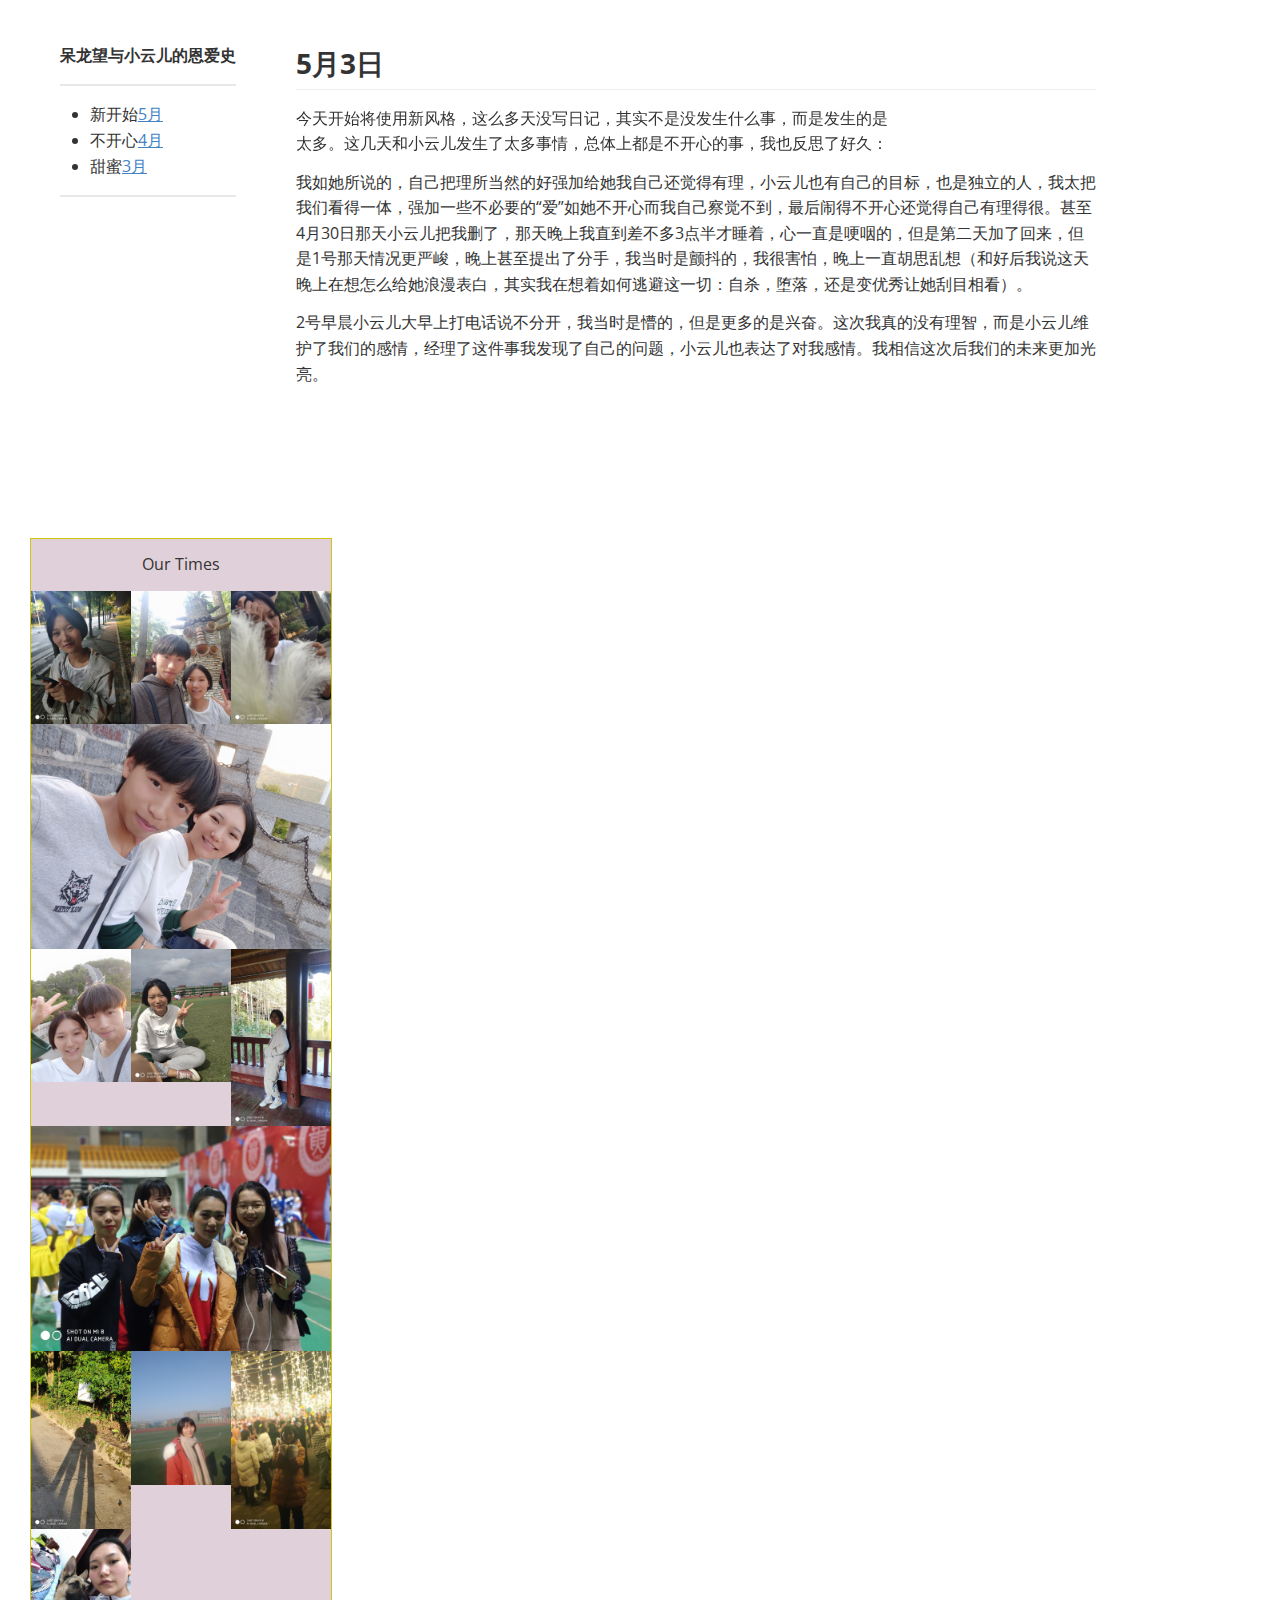
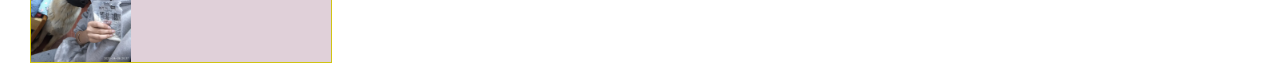
==== commit 1e0fa59f: "5.3" ====
--- a/index.html
+++ b/index.html
@@ -1,389 +1,68 @@
-<!DOCTYPE html>
+<!doctype html>
 <html>
 	<head>
-		<title>ZhangLW and XXY</title>
-		<meta http-equiv="content-type" content="text/html; charset=UTF-8">
-		<link rel="stylesheet" type="text/css" href="css/style_1.css">
+		<meta charset='UTF-8'>
+		<meta name='viewport' content='width=device-width initial-scale=1'>
+		<title>呆龙望与小云儿</title>
+		<link href='https://fonts.loli.net/css?family=Open+Sans:400italic,700italic,700,400&subset=latin,latin-ext' rel='stylesheet'
+		 type='text/css' />
+		<link rel="stylesheet" type="text/css" href="css/style2020-5-3.css">
+		<script type="text/javascript" src='js/js2020-5-3.js'></script>
 	</head>
-	<body>
-		<script type="text/javascript" src="js/canvas-nest.js"></script>
-		<canvas id="c_n1"></canvas>
-		<!-- 标签 -->
-		<div id="Top">
-			<p id="Toptext"><strong>这是4月</strong></p>
-		</div>
+	<body class='typora-export os-windows'>
 
-		<!-- 左目录区 -->
-		<div class="direct">
-			<p class="directyear">
-				2020年
-			</p>
-			<div class="directtext">
-				<p class="directmonth" onclick="window.open('2020年4月.html')">
-					<big>4月</big>
-				</p>
-			</div>
-			<div class="directtext">
-				<p class="directmonth" onclick="window.open('2020年3月.html')">
-					<big>3月</big>
-				</p>
+		<!-- 左导航栏 -->
+		<div id='left-direct' style="float: left;">
+			<div id='write' class='is-node'>
+				<p><strong><span>呆龙望与小云儿的恩爱史</span></strong></p>
+				<hr />
+				<ul>
+					<li><span>新开始</span><a href='2020年5月.html'><span>5月</span></a></li>
+					<li><span>不开心</span><a href='2020年4月.html'><span>4月</span></a></li>
+					<li><span>甜蜜</span><a href='2020年3月.html'><span>3月</span></a></li>
+				</ul>
+				<hr />
+				<p>&nbsp;</p>
 			</div>
 		</div>
 
-		<!-- 中间 -->
-		<div class="centertext">
+		<!-- 中间位置 -->
+		<div id='centre' style="float: left;">
+			<!--下面是正文-->
 
-			<!--心型框部分-->
-			<div class="heartcontrol">
-				<div style="text-align: center;">
-					<p style="color: #9c0043;font: 3px;">
-						Hit my Heart！
-					</p>
-					<div id="heart" onclick="window.open('love.html')"></div>
+			<div id='write' class='is-node'>
+				<h2><a name="5月3日" class="md-header-anchor"></a><span>5月3日</span></h2>
+				
+				<div class="t_right" style="width: 200px;">
+					<iframe frameborder="no" border="0" marginwidth="0" marginheight="0" width=280 height=52 src="//music.163.com/outchain/player?type=2&id=29583627&auto=0&height=32"></iframe>
 				</div>
+				
+				
+			
+				<p><span>今天开始将使用新风格，这么多天没写日记，其实不是没发生什么事，而是发生的是太多。这几天和小云儿发生了太多事情，总体上都是不开心的事，我也反思了好久：</span></p>
+				<p><span>我如她所说的，自己把理所当然的好强加给她我自己还觉得有理，小云儿也有自己的目标，也是独立的人，我太把我们看得一体，强加一些不必要的“爱”如她不开心而我自己察觉不到，最后闹得不开心还觉得自己有理得很。甚至4月30日那天小云儿把我删了，那天晚上我直到差不多3点半才睡着，心一直是哽咽的，但是第二天加了回来，但是1号那天情况更严峻，晚上甚至提出了分手，我当时是颤抖的，我很害怕，晚上一直胡思乱想（和好后我说这天晚上在想怎么给她浪漫表白，其实我在想着如何逃避这一切：自杀，堕落，还是变优秀让她刮目相看）。</span></p>
+				<p><span>2号早晨小云儿大早上打电话说不分开，我当时是懵的，但是更多的是兴奋。这次我真的没有理智，而是小云儿维护了我们的感情，经理了这件事我发现了自己的问题，小云儿也表达了对我感情。我相信这次后我们的未来更加光亮。</span></p>
+				<p>&nbsp;</p>
+
 			</div>
-
-			<div style="position: absolute;
-                     top: -110px;
-                     left:30%;">
-				<p class="titletext"> ZhangLW的日记</p>
-			</div>
-			<div style="padding:10px;"></div>
-
-			<!--中间正文部分-->
-			<div class="table">
-				<div style="width: 90%;
-                        min-width:500px;
-                        margin: auto;">
-					<div align="right">
-						<iframe frameborder="no" border="0" marginwidth="0" marginheight="0" width=280 height=52 src="//music.163.com/outchain/player?type=2&id=454438797&auto=0&height=32"></iframe>
-					</div>
-					<img class="fromimg" style="width:100px;" src="resources/4.20/2.jpg" />
-					<img class="fromimg" style="width:100px;" src="resources/4.20/3.jpg" />
-					<img class="fromimg" style="width:100px;" src="resources/4.20/4.jpg" />
-					<p class="text">
-						<big>4月20日</big><br />
-						&nbsp;&nbsp;&nbsp;&nbsp;真的是不想上课了，真的是太烦。<br />
-						&nbsp;&nbsp;&nbsp;&nbsp;其实心情不好的原因是昨天和小云儿吵架了，也不叫吵架。原本画图本来就很烦，再加上小云儿就发了个“早安”就不知道干嘛去了，我发信息也不理我，我真的很不舒服。突然中午就给我看她记录她做的梦，然后提到以前给我说的某个梦吧，但是我记不得了，然后她就有点不开心了，我就开始有点按耐不住自己的情绪，心里想“我觉得我又不是神仙，什么都能记得，还有找你的时候你不在，然后一找我就搞得我我不敢说话，一说话就就不开心”，再加上画图情绪不好，于是有些伤人的话还是说出口。<br />
-						&nbsp;&nbsp;&nbsp;&nbsp;下午画图情绪更不好，晚上我终于冷静下来，细细思考其实我不开心不是因为她的咄咄相逼（因为我记不住她说的东西），而是她说话做事都不怎么考虑我的感受，我很痛苦，那种内心的痛苦，生活上压力大（1-5上课英语作业多，好不容易星期天休息还要画图，而且很烦很折磨人，画了差不多一下午），即使压力大，但是也没有抱怨，努力点也不好，而我就是为了得到小云儿的肯定，不希望怎么样的崇拜，就想要一声鼓励而已，但是没有，一开口就是不开心的话题，所以我想要的就是一声鼓励或者赞扬真的这么难吗？云<br />
-						&nbsp;&nbsp;&nbsp;&nbsp;最后我觉得自己白天太冲动了，在QQ上道歉，但是她一直不理我，就连睡前“晚安”一个字都没有，我藏在被子感觉心疼得逼出抑制很久的泪水，然后就这样直到2点半左右都没睡着。<br />
-						&nbsp;&nbsp;&nbsp;&nbsp;第二天我还是发了“早安”，她还是没有回复我，我很难受，但是我没有生气，我刚刚给她寄了零食。小云儿，再难，我也会紧紧的抱着你，就因为“我爱你”。<br />
-						打卡：①还没有和小云儿看电视。②还没有背单词<br />
-						<img src="resources/4.20/1.png" />
-					</p>
-				</div>
-			</div>
-
-			<div class="table">
-				<div style="width: 90%;
-                        min-width:500px;
-                        margin: auto;">
-					<div align="right">
-						<iframe frameborder="no" border="0" marginwidth="0" marginheight="0" width=280 height=52 src="//music.163.com/outchain/player?type=2&id=1343220584&auto=0&height=32"></iframe>
-					</div>
-					<img class="fromimg" style="width:120px;" src="resources/4.16/1.jpg" />
-					<p class="text">
-						<big>4月16日</big><br />
-						&nbsp;&nbsp;&nbsp;&nbsp;今天也是学习，但是一天都在研究python爬虫，其实弄这些其实说实话用不了多少，我问自己在干什么，想了很久，我喜欢的是探求逻辑未知的“神奇感”，它带给我的不一定是实用性而是那种成就感。<br />
-						打卡：①和小云儿看电视。②背了单词<br />
-						<p class="text">&nbsp;&nbsp;&nbsp;&nbsp;Love you！！！</p>
-						<p class="text">&nbsp;&nbsp;&nbsp;&nbsp;&nbsp;&nbsp;&nbsp;&nbsp;Love you！！！</p>
-						<p class="text">&nbsp;&nbsp;&nbsp;&nbsp;&nbsp;&nbsp;&nbsp;&nbsp;&nbsp;&nbsp;&nbsp;&nbsp;Love you！！！</p>
-						<p class="text">&nbsp;&nbsp;&nbsp;&nbsp;&nbsp;&nbsp;&nbsp;&nbsp;&nbsp;&nbsp;&nbsp;&nbsp;&nbsp;&nbsp;&nbsp;&nbsp;Love
-							you！！！</p>
-					</p>
-				</div>
-			</div>
-
-			<div class="table">
-				<div style="width: 90%;
-                        min-width:500px;
-                        margin: auto;">
-					<div align="right">
-						<iframe frameborder="no" border="0" marginwidth="0" marginheight="0" width=280 height=52 src="//music.163.com/outchain/player?type=2&id=1440134558&auto=0&height=32"></iframe>
-					</div>
-					<p class="text">
-						<big>4月15日</big><br />
-						&nbsp;&nbsp;&nbsp;&nbsp;已将两天没写日记了，主要是没什么好写的，天天就是在家看电脑，好无聊呀！<br />
-						&nbsp;&nbsp;&nbsp;&nbsp;好想小云儿，好想开学呀！<br /><br />
-						打卡：①和小云儿看电视。没有背单词<br />
-						<p class="text">&nbsp;&nbsp;&nbsp;&nbsp;Love you！！！</p>
-						<p class="text">&nbsp;&nbsp;&nbsp;&nbsp;&nbsp;&nbsp;&nbsp;&nbsp;Love you！！！</p>
-						<p class="text">&nbsp;&nbsp;&nbsp;&nbsp;&nbsp;&nbsp;&nbsp;&nbsp;&nbsp;&nbsp;&nbsp;&nbsp;Love you！！！</p>
-						<p class="text">&nbsp;&nbsp;&nbsp;&nbsp;&nbsp;&nbsp;&nbsp;&nbsp;&nbsp;&nbsp;&nbsp;&nbsp;&nbsp;&nbsp;&nbsp;&nbsp;Love
-							you！！！</p>
-					</p>
-				</div>
-			</div>
-
-			<div class="table">
-				<div style="width: 90%;
-                        min-width:500px;
-                        margin: auto;">
-					<div align="right">
-						<iframe frameborder="no" border="0" marginwidth="0" marginheight="0" width=280 height=52 src="//music.163.com/outchain/player?type=2&id=1403136788&auto=0&height=32"></iframe>
-					</div>
-					<img class="fromimg" style="width:120px;" src="resources/4.12/1.jpg" />
-					<img class="fromimg" style="width:120px;" src="resources/4.12/2.gif" />
-					<p class="text">
-						<big>4月12日</big><br />
-						&nbsp;&nbsp;&nbsp;&nbsp;今天早上11点起床，起来吃两口饭就画图去了，下午看电视剧后准备做作业，但是小云儿又生气了但是我也觉得我好委屈。<br />
-						&nbsp;&nbsp;&nbsp;&nbsp;然后我就出去走一走，多次幻想自己寻死了然后让小云儿后悔，但是我真正的回想自己的内心，我因为有这样的想法其实还不是因为我知道她喜欢我。所以我爱你，不畏风雨。<br /><br />
-						打卡：①和小云儿看电视。没有背单词<br />
-						<p class="text">&nbsp;&nbsp;&nbsp;&nbsp;Love you！！！</p>
-						<p class="text">&nbsp;&nbsp;&nbsp;&nbsp;&nbsp;&nbsp;&nbsp;&nbsp;Love you！！！</p>
-						<p class="text">&nbsp;&nbsp;&nbsp;&nbsp;&nbsp;&nbsp;&nbsp;&nbsp;&nbsp;&nbsp;&nbsp;&nbsp;Love you！！！</p>
-						<p class="text">&nbsp;&nbsp;&nbsp;&nbsp;&nbsp;&nbsp;&nbsp;&nbsp;&nbsp;&nbsp;&nbsp;&nbsp;&nbsp;&nbsp;&nbsp;&nbsp;Love
-							you！！！</p>
-					</p>
-				</div>
-			</div>
-
-			<div class="table">
-				<div style="width: 90%;
-                        min-width:500px;
-                        margin: auto;">
-					<div align="right">
-						<iframe frameborder="no" border="0" marginwidth="0" marginheight="0" width=280 height=52 src="//music.163.com/outchain/player?type=2&id=1399534395&auto=0&height=32"></iframe>
-					</div>
-					<img class="fromimg" style="width:120px;" src="resources/4.11/1.jpg" />
-					<p class="text">
-						<big>4月11日</big><br />
-						&nbsp;&nbsp;&nbsp;&nbsp;画图越来越可怕了，画得腰酸背痛好难受，主要是眼睛受不了。好难受呀！<br />
-						&nbsp;&nbsp;&nbsp;&nbsp;英语一如既往的难，学校搞了什么健康卡，开来开学还是遥遥无期，想抱小云儿了，难受。<br /><br />
-						打卡：①和小云儿看电视。没有背单词<br />
-						<p class="text">&nbsp;&nbsp;&nbsp;&nbsp;Love you！！！</p>
-						<p class="text">&nbsp;&nbsp;&nbsp;&nbsp;&nbsp;&nbsp;&nbsp;&nbsp;Love you！！！</p>
-						<p class="text">&nbsp;&nbsp;&nbsp;&nbsp;&nbsp;&nbsp;&nbsp;&nbsp;&nbsp;&nbsp;&nbsp;&nbsp;Love you！！！</p>
-						<p class="text">&nbsp;&nbsp;&nbsp;&nbsp;&nbsp;&nbsp;&nbsp;&nbsp;&nbsp;&nbsp;&nbsp;&nbsp;&nbsp;&nbsp;&nbsp;&nbsp;Love
-							you！！！</p>
-					</p>
-				</div>
-			</div>
-
-			<div class="table">
-				<div style="width: 90%;
-                        min-width:500px;
-                        margin: auto;">
-					<div align="right">
-						<iframe frameborder="no" border="0" marginwidth="0" marginheight="0" width=280 height=52 src="//music.163.com/outchain/player?type=2&id=1297742771&auto=0&height=32"></iframe>
-					</div>
-					<p class="text">
-						<big>4月10日</big><br />
-						&nbsp;&nbsp;&nbsp;&nbsp;今天还不错，就是又呆了一天好无聊哟！<br />
-						&nbsp;&nbsp;&nbsp;&nbsp;下午准备写作业但是小云儿下午叫我看视频，颓废了一下午，但是和小云儿看视频挺开心的，但是希望小云儿可以安排好时间别学习的时候想着我玩。<br /><br />
-						打卡：①匆忙的背了英语单词第三天；②和小云儿看电视。<br />
-					</p>
-				</div>
-			</div>
-
-			<div class="table">
-				<div style="width: 90%;
-                        min-width:500px;
-                        margin: auto;">
-					<div align="right">
-						<iframe frameborder="no" border="0" marginwidth="0" marginheight="0" width=280 height=52 src="//music.163.com/outchain/player?type=2&id=1425918871&auto=0&height=32"></iframe>
-					</div>
-					<img class="fromimg" style="width:120px;" src="resources/4.9/2.jpg" />
-					<img class="fromimg" style="width:120px;" src="resources/4.9/1.jpg" />
-					<p class="text">
-						<big>4月9日</big><br />
-						&nbsp;&nbsp;&nbsp;&nbsp;一天还不错，就是天天坐在电脑前感觉很不舒服。<br />
-						&nbsp;&nbsp;&nbsp;&nbsp;晚上小云儿又生气了，就是因为我不喜欢她看视频加速跳着看，其实我真心想说和她看的很多我都不怎么喜欢，我享受的是和她打着电话看电影的时光，无论看什么。<br />
-						&nbsp;&nbsp;&nbsp;&nbsp;后面小云儿还是间接的“原谅”了我的“粗鲁”。<br /><br />
-						打卡：①作业多不影响背英语单词（30个）。<br />
-					</p>
-				</div>
-			</div>
-
-			<div class="table">
-				<div style="width: 90%;
-                        min-width:500px;
-                        margin: auto;">
-					<div align="right">
-						<iframe frameborder="no" border="0" marginwidth="0" marginheight="0" width=280 height=52 src="//music.163.com/outchain/player?type=2&id=5285416&auto=0&height=32"></iframe>
-					</div>
-					<img class="fromimg" style="width:120px;" src="resources/4.8/1.jpg" />
-					<p class="text">
-						<big>4月8日</big><br />
-						&nbsp;&nbsp;&nbsp;&nbsp;今天我无力吐槽，从早上写到晚上的英语，我真的是，现在21：45，我腰酸背痛不想动，就想陪小云儿看电影。<br /><br />
-						打卡：①作业多不影响背英语单词（30个）。<br />
-						<p class="text">&nbsp;&nbsp;&nbsp;&nbsp;Love you！！！</p>
-						<p class="text">&nbsp;&nbsp;&nbsp;&nbsp;&nbsp;&nbsp;&nbsp;&nbsp;Love you！！！</p>
-						<p class="text">&nbsp;&nbsp;&nbsp;&nbsp;&nbsp;&nbsp;&nbsp;&nbsp;&nbsp;&nbsp;&nbsp;&nbsp;Love you！！！</p>
-						<p class="text">&nbsp;&nbsp;&nbsp;&nbsp;&nbsp;&nbsp;&nbsp;&nbsp;&nbsp;&nbsp;&nbsp;&nbsp;&nbsp;&nbsp;&nbsp;&nbsp;Love
-							you！！！</p>
-					</p>
-				</div>
-			</div>
-
-			<div class="table">
-				<div style="width: 90%;
-                        min-width:500px;
-                        margin: auto;">
-					<div align="right">
-						<iframe frameborder="no" border="0" marginwidth="0" marginheight="0" width=280 height=52 src="//music.163.com/outchain/player?type=2&id=1342027910&auto=0&height=32"></iframe>
-					</div>
-					<img class="fromimg" style="width:120px;" src="resources/4.7/2.jpg" />
-					<img class="fromimg" style="width:120px;" src="resources/4.7/1.jpg" />
-					<p class="text">
-						<big>4月7日</big><br />
-						&nbsp;&nbsp;&nbsp;&nbsp;今天还不错，就是在电脑前坐了一天，小云儿今天买了很多东西，说很贵，是的，以后要好好赚钱才行。<br />
-						&nbsp;&nbsp;&nbsp;&nbsp;对于环境的看法，其实无论如何最后都要归结到思想上，即使如何强制要求都会有漏洞，只要是漏洞就会有人刻意去钻，而且规定总会让人不爽，只要提高全民素质，大家知道自己的定位有保护意识那也不用其他人操心。<br />
-						&nbsp;&nbsp;&nbsp;&nbsp;大学玩了这么久，该用心学习了，否则怎么赚钱给小云儿买好多好多大学。定个小目标，从四级开始，今天开始学英语，背单词。<br /><br />
-						打卡：①背了30个四级单词。
-					</p>
-				</div>
-			</div>
-
-			<div class="table">
-				<div style="width: 90%;
-                        min-width:500px;
-                        margin: auto;">
-					<div align="right">
-						<iframe frameborder="no" border="0" marginwidth="0" marginheight="0" width=280 height=52 src="//music.163.com/outchain/player?type=2&id=865735333&auto=0&height=32"></iframe>
-					</div>
-					<img class="fromimg" style="width:120px;" src="resources/4.6/2.jpg" />
-					<img class="fromimg" style="width:120px;" src="resources/4.6/1.jpg" />
-					<p class="text">
-						<big>4月6日</big><br />
-						&nbsp;&nbsp;&nbsp;&nbsp;今天无聊了一天，但是感觉前天的事我家一家子忘得一干二净。<br />
-						&nbsp;&nbsp;&nbsp;&nbsp;下午小云儿回家了，但是又在因为他爸把他的花盆弄不在(最后找回来了)而生气，说了很多脏话，其实挺难受的。<br />
-						<p class="text">&nbsp;&nbsp;&nbsp;&nbsp;Love you！！！</p>
-						<p class="text">&nbsp;&nbsp;&nbsp;&nbsp;&nbsp;&nbsp;&nbsp;&nbsp;Love you！！！</p>
-						<p class="text">&nbsp;&nbsp;&nbsp;&nbsp;&nbsp;&nbsp;&nbsp;&nbsp;&nbsp;&nbsp;&nbsp;&nbsp;Love you！！！</p>
-						<p class="text">&nbsp;&nbsp;&nbsp;&nbsp;&nbsp;&nbsp;&nbsp;&nbsp;&nbsp;&nbsp;&nbsp;&nbsp;&nbsp;&nbsp;&nbsp;&nbsp;Love
-							you！！！</p>
-					</p>
-				</div>
-			</div>
-
-			<div class="table">
-				<div style="width: 90%;
-                        min-width:500px;
-                        margin: auto;">
-					<div align="right">
-						<iframe frameborder="no" border="0" marginwidth="0" marginheight="0" width=280 height=52 src="//music.163.com/outchain/player?type=2&id=1373214918&auto=0&height=32"></iframe>
-					</div>
-					<img class="fromimg" style="width:120px;" src="resources/4.5/1.jpg" />
-					<p class="text">
-						<big>4月5日</big><br />
-						&nbsp;&nbsp;&nbsp;&nbsp;今天很慵懒，不知道该干什么，准备做做作业，但是一看作业就放弃了。头大，可能是因为明天不上课的缘故吧！今天就玩了一天手机，但是昨天日记没有写。<br />
-						&nbsp;&nbsp;&nbsp;&nbsp;下面是4月4日，清明节。<br />
-						&nbsp;&nbsp;&nbsp;&nbsp;今天其实很不开心，我爷爷和我大伯都是很迷信的，才到指定位置他们就到处挖土砍树（怕是坏了风水），我实在看不下去准备帮我哥抬土，但是我伯的态度和说话的语气真的让我很反感，于是我就回身上去了。<br />
-						&nbsp;&nbsp;&nbsp;&nbsp;其实让我最不开心的是回家的时候。我很早就吃完饭，然后去把地上的塑料带都搜集起来，装在袋子里面，准备回去找个垃圾桶丢掉。但是准备回去的时候，我爸把那些塑料袋直接扔回树丛，那瞬间我真的很想骂他，但是就吼了他两句，他说“垃圾不丢山上丢哪？”<br />
-						&nbsp;&nbsp;&nbsp;&nbsp;我生气不仅仅是对他们的行为，还有的是那种——他辛辛苦苦供我读书，然而自己却阻止我做学来的东西，让我瞬间怀疑20年来活着的意义。然而中国人过清明是对先祖的孝敬以及大自然的敬畏。有的时候我觉得真的奇怪，一个活生生的老人在面前不去孝敬，却在一个死人坟前表现的乖巧孝敬。<br />
-						&nbsp;&nbsp;&nbsp;&nbsp;然后晚上我找了一家奶茶店坐了差不多4个多小时。
-					</p>
-				</div>
-			</div>
-
-			<div class="table">
-				<div style="width: 90%;
-                        min-width:500px;
-                        margin: auto;">
-					<div align="right">
-						<iframe frameborder="no" border="0" marginwidth="0" marginheight="0" width=280 height=52 src="//music.163.com/outchain/player?type=2&id=1383394138&auto=0&height=32"></iframe>
-					</div>
-					<img class="fromimg" style="width:120px;" src="resources/4.3/1.jpg" />
-					<img class="fromimg" style="width:120px;" src="resources/4.3/2.jpg" />
-					<img class="fromimg" style="width:100px;" src="resources/4.3/3.jpg" />
-					<p class="text">
-						<big>4月3日</big><br />
-						&nbsp;&nbsp;&nbsp;&nbsp;今天是开心的一天，被高楼大厦包裹久了，出去靠近大自然感觉很不错。<br />
-						&nbsp;&nbsp;&nbsp;&nbsp;但是路上心里却总是放不下昨天晚上的事。昨天小云儿问我什么时候发说说（关于拉人考试的问题），然后我说明天吧，然后我从19点等小云儿直到23点说开始看电影，然后我打开腾讯视频，给她打电话，然后依然听到她还在弄关于电工考试，我就很不开心了，恰好我洗漱出来我妈问我干嘛我说“睡觉”，然后被小云儿听到了，她说“睡觉了吗？”我本来就不开心然后就说很，一忍不住说“你问我说说是明天发还是今天发，我都说明天了，你等你这么久到现在还一直弄，那你问我的意义是什么？”，小云儿：“睡觉吧！”当时我其实很难受，我都忍这么久了也不差几分钟，再说谁没有忙的时候，今天我觉得小云儿还是有点不开心。<br />
-						&nbsp;&nbsp;&nbsp;&nbsp;小云儿对不起，我就是只大笨蛋，我会慢慢变好的，相信我，我不想你不开心，也不想失去你。<br />
-					</p>
-				</div>
-			</div>
-
-			<div class="table">
-				<div style="width: 90%;
-                        min-width:500px;
-                        margin: auto;">
-					<div align="right">
-						<iframe frameborder="no" border="0" marginwidth="0" marginheight="0" width=280 height=52 src="//music.163.com/outchain/player?type=2&id=1427473959&auto=0&height=32"></iframe>
-					</div>
-					<img class="fromimg" style="width:120px;" src="resources/4.2/2.jpg" />
-					<p class="text">
-						<big>4月2日</big><br />
-						&nbsp;&nbsp;&nbsp;&nbsp;其实是不错的一天，就是感觉材料力学越学越颓废，明明感觉自我良好，但是作业还是一塌糊涂。<br />
-						&nbsp;&nbsp;&nbsp;&nbsp;晚上小云儿又不开心，我觉得她这样的性格要改改，虽然我也不反感，但是对她来说真的不好，别人说的东西超出她的想象（理解）的时候，她就会表现的比较烦躁，没有认认真真思考别人说的东西，我觉得，如果你是对的那就证明自己的答案没问题，然后看看我的哪里有问题，毕竟一般不会同时有两个答案，情侣间交流的过程不是真的去纠结谁是对的错的，而是去享受对方的不同，两个人同时认清一个目标（答案），培养双方的切合度，这样的交流我觉得才想情侣嘛！<br />
-						&nbsp;&nbsp;&nbsp;&nbsp;其实这样我才害怕，在我们两个交往中，你越这样我越不敢反驳你，对于我，我觉得这是我对你的特别的爱，但是这样的你可能你会越来越觉得混乱没有安全感吧。<br />
-						&nbsp;&nbsp;&nbsp;&nbsp;但没事，我们会越来越好的，加油小宝贝！！！
-					</p>
-					<p class="text">&nbsp;&nbsp;&nbsp;&nbsp;Love you！！！</p>
-					<p class="text">&nbsp;&nbsp;&nbsp;&nbsp;&nbsp;&nbsp;&nbsp;&nbsp;Love you！！！</p>
-					<p class="text">&nbsp;&nbsp;&nbsp;&nbsp;&nbsp;&nbsp;&nbsp;&nbsp;&nbsp;&nbsp;&nbsp;&nbsp;Love you！！！</p>
-					<p class="text">&nbsp;&nbsp;&nbsp;&nbsp;&nbsp;&nbsp;&nbsp;&nbsp;&nbsp;&nbsp;&nbsp;&nbsp;&nbsp;&nbsp;&nbsp;&nbsp;Love
-						you！！！</p>
-				</div>
-			</div>
-
-			<div class="table">
-				<div style="width: 90%;
-                         min-width:500px;
-                         margin: auto;">
-					<div align="right">
-						<iframe frameborder="no" border="0" marginwidth="0" marginheight="0" width=280 height=52 src="//music.163.com/outchain/player?type=2&id=413812448&auto=0&height=32"></iframe>
-					</div>
-					<img class="fromimg" style="width:120px;" src="resources/4.1/3.jpg" />
-					<img class="fromimg" style="width:80px;" src="resources/4.1/1.jpg" />
-					<img class="fromimg" style="height:80px;" src="resources/4.1/2.jpg" />
-					<p class="text">
-						<big>4月1日&nbsp;&nbsp;愚人节</big><br />
-						&nbsp;&nbsp;&nbsp;&nbsp;无聊透的一天及其不想吐槽。<br />
-						&nbsp;&nbsp;&nbsp;&nbsp;但是一大早上小云儿去遛狗了，感觉还不错，然后她说暑假有机会去湾水玩（离凯里不远的一个地方），我记住了，小云儿一定要带我去哟！<br />
-						&nbsp;&nbsp;&nbsp;&nbsp;然后。。。。没了。。。
-					</p>
-					<p class="text">&nbsp;&nbsp;&nbsp;&nbsp;Love you！！！</p>
-					<p class="text">&nbsp;&nbsp;&nbsp;&nbsp;&nbsp;&nbsp;&nbsp;&nbsp;Love you！！！</p>
-					<p class="text">&nbsp;&nbsp;&nbsp;&nbsp;&nbsp;&nbsp;&nbsp;&nbsp;&nbsp;&nbsp;&nbsp;&nbsp;Love you！！！</p>
-					<p class="text">&nbsp;&nbsp;&nbsp;&nbsp;&nbsp;&nbsp;&nbsp;&nbsp;&nbsp;&nbsp;&nbsp;&nbsp;&nbsp;&nbsp;&nbsp;&nbsp;Love
-						you！！！</p>
-				</div>
-			</div>
-
-			<!-- 角标 -->
-			<div class="foot">
-				<p color="black" size="10"><strong>@作者ZhangLW&nbsp;&nbsp;&nbsp;&nbsp;QQ:24953574393&nbsp;&nbsp;&nbsp;&nbsp;邮箱：zhanglwxxy@gmail.com</strong></p>
-			</div>
-
-			<!-- 相册部分 -->
-			<div class="phototable">
-				<div style="text-align: center;">
-					<p class="sprittext"><strong>Our Times</strong></p>
-				</div>
-				<div class="ourphoto"><img style="width: 100px;" src="resources\Our Times\1.jpg"></div>
-				<div class="ourphoto"><img style="width: 100px;" src="resources\Our Times\2.jpg"></div>
-				<div class="ourphoto"><img style="width: 100px;" src="resources\Our Times\3.jpg"></div>
-				<div class="ourphoto"><img style="width: 300px;" src="resources\Our Times\4.jpg"></div>
-				<div class="ourphoto"><img style="width: 100px;" src="resources\Our Times\5.jpg"></div>
-				<div class="ourphoto"><img style="width: 100px;" src="resources\Our Times\6.jpg"></div>
-				<div class="ourphoto"><img style="width: 100px;" src="resources\Our Times\8.jpg"></div>
-				<div class="ourphoto"><img style="width: 300px;" src="resources\Our Times\7.jpg"></div>
-				<div class="ourphoto"><img style="width: 100px;" src="resources\Our Times\9.jpg"></div>
-				<div class="ourphoto"><img style="width: 100px;" src="resources\Our Times\10.jpg"></div>
-				<div class="ourphoto"><img style="width: 100px;" src="resources\Our Times\11.jpg"></div>
-				<div class="ourphoto"><img style="width: 100px;" src="resources\Our Times\12.jpg"></div>
-
-				<div class="sprit">
-					<div style="padding:5px;"></div>
-					<div style="width: 90%;margin: auto;text-align: center;background-color: rgba(177, 231, 146, 0.8);border-radius: 15px 15px 15px 15px;">
-						<p class="sprittext">
-							Remember：<br /><br />
-							&nbsp;&nbsp;&nbsp;&nbsp;所有不能摧毁你的，最后会让你变得更加强大。<br /><br />
-							&nbsp;&nbsp;&nbsp;&nbsp;当你遇到想要守护的东西时，你的生命便不再属于一个人，她会变成你的软肋，让你不再无所畏惧，你会因此失去很多，甚至，会为了她而选择放弃，很多人把这称作软弱，但事实并非如，真正的勇敢不是没有恐惧，而是心怀恐惧仍然前行，总有一天，哪些软弱的地方会变成谣言的盔甲，你守护的东西最终也会守护你。
-						</p>
-						<div style="padding:10px;"></div>
-					</div>
-				</div>
-			</div>
-
+		</div>
+		
+		<!-- 相册部分 -->
+		<div class="phototable">
+			<div style="text-align: center;"><p><span>Our Times</p></span></div>
+			<div class="ourphoto"><img style="width: 100px;" src="resources\Our Times\1.jpg"></div>
+			<div class="ourphoto"><img style="width: 100px;" src="resources\Our Times\2.jpg"></div>
+			<div class="ourphoto"><img style="width: 100px;" src="resources\Our Times\3.jpg"></div>
+			<div class="ourphoto"><img style="width: 300px;" src="resources\Our Times\4.jpg"></div>
+			<div class="ourphoto"><img style="width: 100px;" src="resources\Our Times\5.jpg"></div>
+			<div class="ourphoto"><img style="width: 100px;" src="resources\Our Times\6.jpg"></div>
+			<div class="ourphoto"><img style="width: 100px;" src="resources\Our Times\8.jpg"></div>
+			<div class="ourphoto"><img style="width: 300px;" src="resources\Our Times\7.jpg"></div>
+			<div class="ourphoto"><img style="width: 100px;" src="resources\Our Times\9.jpg"></div>
+			<div class="ourphoto"><img style="width: 100px;" src="resources\Our Times\10.jpg"></div>
+			<div class="ourphoto"><img style="width: 100px;" src="resources\Our Times\11.jpg"></div>
+			<div class="ourphoto"><img style="width: 100px;" src="resources\Our Times\12.jpg"></div>
 		</div>
 
-		<img style="position: fixed;
-                bottom: 0px;
-                left: 0px;" src="resources/主页/1.jpg" />
 	</body>
 </html>
--- a/css/style2020-5-3.css
+++ b/css/style2020-5-3.css
@@ -0,0 +1,1616 @@
+html {
+	overflow-x: initial !important;
+}
+
+:root {
+	--bg-color: #ffffff;
+	--text-color: #333333;
+	--select-text-bg-color: #B5D6FC;
+	--select-text-font-color: auto;
+	--monospace: "Lucida Console", Consolas, "Courier", monospace;
+}
+
+html {
+	font-size: 14px;
+	background-color: var(--bg-color);
+	color: var(--text-color);
+	font-family: "Helvetica Neue", Helvetica, Arial, sans-serif;
+	-webkit-font-smoothing: antialiased;
+}
+
+body {
+	margin: 0px;
+	padding: 0px;
+	height: auto;
+	bottom: 0px;
+	top: 0px;
+	left: 0px;
+	right: 0px;
+	font-size: 1rem;
+	line-height: 1.42857;
+	overflow-x: hidden;
+	background: inherit;
+	tab-size: 4;
+}
+
+iframe {
+	margin: auto;
+}
+
+a.url {
+	word-break: break-all;
+}
+
+a:active,
+a:hover {
+	outline: 0px;
+}
+
+.in-text-selection,
+::selection {
+	text-shadow: none;
+	background: var(--select-text-bg-color);
+	color: var(--select-text-font-color);
+}
+
+#write {
+	margin: 0px auto;
+	height: auto;
+	width: inherit;
+	word-break: normal;
+	overflow-wrap: break-word;
+	position: relative;
+	white-space: normal;
+	overflow-x: visible;
+	padding-top: 40px;
+}
+
+#write.first-line-indent p {
+	text-indent: 2em;
+}
+
+#write.first-line-indent li p,
+#write.first-line-indent p * {
+	text-indent: 0px;
+}
+
+#write.first-line-indent li {
+	margin-left: 2em;
+}
+
+.for-image #write {
+	padding-left: 8px;
+	padding-right: 8px;
+}
+
+body.typora-export {
+	padding-left: 30px;
+	padding-right: 30px;
+}
+
+.typora-export .footnote-line,
+.typora-export li,
+.typora-export p {
+	white-space: pre-wrap;
+}
+
+@media screen and (max-width: 500px) {
+	body.typora-export {
+		padding-left: 0px;
+		padding-right: 0px;
+	}
+
+	#write {
+		padding-left: 20px;
+		padding-right: 20px;
+	}
+
+	.CodeMirror-sizer {
+		margin-left: 0px !important;
+	}
+
+	.CodeMirror-gutters {
+		display: none !important;
+	}
+}
+
+#write li>figure:last-child {
+	margin-bottom: 0.5rem;
+}
+
+#write ol,
+#write ul {
+	position: relative;
+}
+
+img {
+	max-width: 100%;
+	vertical-align: middle;
+}
+
+button,
+input,
+select,
+textarea {
+	color: inherit;
+	font: inherit;
+}
+
+input[type="checkbox"],
+input[type="radio"] {
+	line-height: normal;
+	padding: 0px;
+}
+
+*,
+::after,
+::before {
+	box-sizing: border-box;
+}
+
+#write h1,
+#write h2,
+#write h3,
+#write h4,
+#write h5,
+#write h6,
+#write p,
+#write pre {
+	width: inherit;
+}
+
+#write h1,
+#write h2,
+#write h3,
+#write h4,
+#write h5,
+#write h6,
+#write p {
+	position: relative;
+}
+
+p {
+	line-height: inherit;
+}
+
+h1,
+h2,
+h3,
+h4,
+h5,
+h6 {
+	break-after: avoid-page;
+	break-inside: avoid;
+	orphans: 2;
+}
+
+p {
+	orphans: 4;
+}
+
+h1 {
+	font-size: 2rem;
+}
+
+h2 {
+	font-size: 1.8rem;
+}
+
+h3 {
+	font-size: 1.6rem;
+}
+
+h4 {
+	font-size: 1.4rem;
+}
+
+h5 {
+	font-size: 1.2rem;
+}
+
+h6 {
+	font-size: 1rem;
+}
+
+.md-math-block,
+.md-rawblock,
+h1,
+h2,
+h3,
+h4,
+h5,
+h6,
+p {
+	margin-top: 1rem;
+	margin-bottom: 1rem;
+}
+
+.hidden {
+	display: none;
+}
+
+.md-blockmeta {
+	color: rgb(204, 204, 204);
+	font-weight: 700;
+	font-style: italic;
+}
+
+a {
+	cursor: pointer;
+}
+
+sup.md-footnote {
+	padding: 2px 4px;
+	background-color: rgba(238, 238, 238, 0.7);
+	color: rgb(85, 85, 85);
+	border-radius: 4px;
+	cursor: pointer;
+}
+
+sup.md-footnote a,
+sup.md-footnote a:hover {
+	color: inherit;
+	text-transform: inherit;
+	text-decoration: inherit;
+}
+
+#write input[type="checkbox"] {
+	cursor: pointer;
+	width: inherit;
+	height: inherit;
+}
+
+figure {
+	overflow-x: auto;
+	margin: 1.2em 0px;
+	max-width: calc(100% + 16px);
+	padding: 0px;
+}
+
+figure>table {
+	margin: 0px !important;
+}
+
+tr {
+	break-inside: avoid;
+	break-after: auto;
+}
+
+thead {
+	display: table-header-group;
+}
+
+table {
+	border-collapse: collapse;
+	border-spacing: 0px;
+	width: 100%;
+	overflow: auto;
+	break-inside: auto;
+	text-align: left;
+}
+
+table.md-table td {
+	min-width: 32px;
+}
+
+.CodeMirror-gutters {
+	border-right: 0px;
+	background-color: inherit;
+}
+
+.CodeMirror-linenumber {
+	user-select: none;
+}
+
+.CodeMirror {
+	text-align: left;
+}
+
+.CodeMirror-placeholder {
+	opacity: 0.3;
+}
+
+.CodeMirror pre {
+	padding: 0px 4px;
+}
+
+.CodeMirror-lines {
+	padding: 0px;
+}
+
+div.hr:focus {
+	cursor: none;
+}
+
+#write pre {
+	white-space: pre-wrap;
+}
+
+#write.fences-no-line-wrapping pre {
+	white-space: pre;
+}
+
+#write pre.ty-contain-cm {
+	white-space: normal;
+}
+
+.CodeMirror-gutters {
+	margin-right: 4px;
+}
+
+.md-fences {
+	font-size: 0.9rem;
+	display: block;
+	break-inside: avoid;
+	text-align: left;
+	overflow: visible;
+	white-space: pre;
+	background: inherit;
+	position: relative !important;
+}
+
+.md-diagram-panel {
+	width: 100%;
+	margin-top: 10px;
+	text-align: center;
+	padding-top: 0px;
+	padding-bottom: 8px;
+	overflow-x: auto;
+}
+
+#write .md-fences.mock-cm {
+	white-space: pre-wrap;
+}
+
+.md-fences.md-fences-with-lineno {
+	padding-left: 0px;
+}
+
+#write.fences-no-line-wrapping .md-fences.mock-cm {
+	white-space: pre;
+	overflow-x: auto;
+}
+
+.md-fences.mock-cm.md-fences-with-lineno {
+	padding-left: 8px;
+}
+
+.CodeMirror-line,
+twitterwidget {
+	break-inside: avoid;
+}
+
+.footnotes {
+	opacity: 0.8;
+	font-size: 0.9rem;
+	margin-top: 1em;
+	margin-bottom: 1em;
+}
+
+.footnotes+.footnotes {
+	margin-top: 0px;
+}
+
+.md-reset {
+	margin: 0px;
+	padding: 0px;
+	border: 0px;
+	outline: 0px;
+	vertical-align: top;
+	background: 0px 0px;
+	text-decoration: none;
+	text-shadow: none;
+	float: none;
+	position: static;
+	width: auto;
+	height: auto;
+	white-space: nowrap;
+	cursor: inherit;
+	-webkit-tap-highlight-color: transparent;
+	line-height: normal;
+	font-weight: 400;
+	text-align: left;
+	box-sizing: content-box;
+	direction: ltr;
+}
+
+li div {
+	padding-top: 0px;
+}
+
+blockquote {
+	margin: 1rem 0px;
+}
+
+li .mathjax-block,
+li p {
+	margin: 0.5rem 0px;
+}
+
+li {
+	margin: 0px;
+	position: relative;
+}
+
+blockquote> :last-child {
+	margin-bottom: 0px;
+}
+
+blockquote> :first-child,
+li> :first-child {
+	margin-top: 0px;
+}
+
+.footnotes-area {
+	color: rgb(136, 136, 136);
+	margin-top: 0.714rem;
+	padding-bottom: 0.143rem;
+	white-space: normal;
+}
+
+#write .footnote-line {
+	white-space: pre-wrap;
+}
+
+@media print {
+
+	body,
+	html {
+		border: 1px solid transparent;
+		height: 99%;
+		break-after: avoid;
+		break-before: avoid;
+	}
+
+	#write {
+		margin-top: 0px;
+		padding-top: 0px;
+		border-color: transparent !important;
+	}
+
+	.typora-export * {
+		-webkit-print-color-adjust: exact;
+	}
+
+	html.blink-to-pdf {
+		font-size: 13px;
+	}
+
+	.typora-export #write {
+		padding-left: 32px;
+		padding-right: 32px;
+		padding-bottom: 0px;
+		break-after: avoid;
+	}
+
+	.typora-export #write::after {
+		height: 0px;
+	}
+}
+
+.footnote-line {
+	margin-top: 0.714em;
+	font-size: 0.7em;
+}
+
+a img,
+img a {
+	cursor: pointer;
+}
+
+pre.md-meta-block {
+	font-size: 0.8rem;
+	min-height: 0.8rem;
+	white-space: pre-wrap;
+	background: rgb(204, 204, 204);
+	display: block;
+	overflow-x: hidden;
+}
+
+p>.md-image:only-child:not(.md-img-error) img,
+p>img:only-child {
+	display: block;
+	margin: auto;
+}
+
+p>.md-image:only-child {
+	display: inline-block;
+	width: 100%;
+}
+
+#write .MathJax_Display {
+	margin: 0.8em 0px 0px;
+}
+
+.md-math-block {
+	width: 100%;
+}
+
+.md-math-block:not(:empty)::after {
+	display: none;
+}
+
+[contenteditable="true"]:active,
+[contenteditable="true"]:focus,
+[contenteditable="false"]:active,
+[contenteditable="false"]:focus {
+	outline: 0px;
+	box-shadow: none;
+}
+
+.md-task-list-item {
+	position: relative;
+	list-style-type: none;
+}
+
+.task-list-item.md-task-list-item {
+	padding-left: 0px;
+}
+
+.md-task-list-item>input {
+	position: absolute;
+	top: 0px;
+	left: 0px;
+	margin-left: -1.2em;
+	margin-top: calc(1em - 10px);
+	border: none;
+}
+
+.math {
+	font-size: 1rem;
+}
+
+.md-toc {
+	min-height: 3.58rem;
+	position: relative;
+	font-size: 0.9rem;
+	border-radius: 10px;
+}
+
+.md-toc-content {
+	position: relative;
+	margin-left: 0px;
+}
+
+.md-toc-content::after,
+.md-toc::after {
+	display: none;
+}
+
+.md-toc-item {
+	display: block;
+	color: rgb(65, 131, 196);
+}
+
+.md-toc-item a {
+	text-decoration: none;
+}
+
+.md-toc-inner:hover {
+	text-decoration: underline;
+}
+
+.md-toc-inner {
+	display: inline-block;
+	cursor: pointer;
+}
+
+.md-toc-h1 .md-toc-inner {
+	margin-left: 0px;
+	font-weight: 700;
+}
+
+.md-toc-h2 .md-toc-inner {
+	margin-left: 2em;
+}
+
+.md-toc-h3 .md-toc-inner {
+	margin-left: 4em;
+}
+
+.md-toc-h4 .md-toc-inner {
+	margin-left: 6em;
+}
+
+.md-toc-h5 .md-toc-inner {
+	margin-left: 8em;
+}
+
+.md-toc-h6 .md-toc-inner {
+	margin-left: 10em;
+}
+
+@media screen and (max-width: 48em) {
+	.md-toc-h3 .md-toc-inner {
+		margin-left: 3.5em;
+	}
+
+	.md-toc-h4 .md-toc-inner {
+		margin-left: 5em;
+	}
+
+	.md-toc-h5 .md-toc-inner {
+		margin-left: 6.5em;
+	}
+
+	.md-toc-h6 .md-toc-inner {
+		margin-left: 8em;
+	}
+}
+
+a.md-toc-inner {
+	font-size: inherit;
+	font-style: inherit;
+	font-weight: inherit;
+	line-height: inherit;
+}
+
+.footnote-line a:not(.reversefootnote) {
+	color: inherit;
+}
+
+.md-attr {
+	display: none;
+}
+
+.md-fn-count::after {
+	content: ".";
+}
+
+code,
+pre,
+samp,
+tt {
+	font-family: var(--monospace);
+}
+
+kbd {
+	margin: 0px 0.1em;
+	padding: 0.1em 0.6em;
+	font-size: 0.8em;
+	color: rgb(36, 39, 41);
+	background: rgb(255, 255, 255);
+	border: 1px solid rgb(173, 179, 185);
+	border-radius: 3px;
+	box-shadow: rgba(12, 13, 14, 0.2) 0px 1px 0px, rgb(255, 255, 255) 0px 0px 0px 2px inset;
+	white-space: nowrap;
+	vertical-align: middle;
+}
+
+.md-comment {
+	color: rgb(162, 127, 3);
+	opacity: 0.8;
+	font-family: var(--monospace);
+}
+
+code {
+	text-align: left;
+	vertical-align: initial;
+}
+
+a.md-print-anchor {
+	white-space: pre !important;
+	border-width: initial !important;
+	border-style: none !important;
+	border-color: initial !important;
+	display: inline-block !important;
+	position: absolute !important;
+	width: 1px !important;
+	right: 0px !important;
+	outline: 0px !important;
+	background: 0px 0px !important;
+	text-decoration: initial !important;
+	text-shadow: initial !important;
+}
+
+.md-inline-math .MathJax_SVG .noError {
+	display: none !important;
+}
+
+.html-for-mac .inline-math-svg .MathJax_SVG {
+	vertical-align: 0.2px;
+}
+
+.md-math-block .MathJax_SVG_Display {
+	text-align: center;
+	margin: 0px;
+	position: relative;
+	text-indent: 0px;
+	max-width: none;
+	max-height: none;
+	min-height: 0px;
+	min-width: 100%;
+	width: auto;
+	overflow-y: hidden;
+	display: block !important;
+}
+
+.MathJax_SVG_Display,
+.md-inline-math .MathJax_SVG_Display {
+	width: auto;
+	margin: inherit;
+	display: inline-block !important;
+}
+
+.MathJax_SVG .MJX-monospace {
+	font-family: var(--monospace);
+}
+
+.MathJax_SVG .MJX-sans-serif {
+	font-family: sans-serif;
+}
+
+.MathJax_SVG {
+	display: inline;
+	font-style: normal;
+	font-weight: 400;
+	line-height: normal;
+	zoom: 90%;
+	text-indent: 0px;
+	text-align: left;
+	text-transform: none;
+	letter-spacing: normal;
+	word-spacing: normal;
+	overflow-wrap: normal;
+	white-space: nowrap;
+	float: none;
+	direction: ltr;
+	max-width: none;
+	max-height: none;
+	min-width: 0px;
+	min-height: 0px;
+	border: 0px;
+	padding: 0px;
+	margin: 0px;
+}
+
+.MathJax_SVG * {
+	transition: none 0s ease 0s;
+}
+
+.MathJax_SVG_Display svg {
+	vertical-align: middle !important;
+	margin-bottom: 0px !important;
+	margin-top: 0px !important;
+}
+
+.os-windows.monocolor-emoji .md-emoji {
+	font-family: "Segoe UI Symbol", sans-serif;
+}
+
+.md-diagram-panel>svg {
+	max-width: 100%;
+}
+
+[lang="flow"] svg,
+[lang="mermaid"] svg {
+	max-width: 100%;
+	height: auto;
+}
+
+[lang="mermaid"] .node text {
+	font-size: 1rem;
+}
+
+table tr th {
+	border-bottom: 0px;
+}
+
+video {
+	max-width: 100%;
+	display: block;
+	margin: 0px auto;
+}
+
+iframe {
+	max-width: 100%;
+	width: 100%;
+	border: none;
+}
+
+.highlight td,
+.highlight tr {
+	border: 0px;
+}
+
+svg[id^="mermaidChart"] {
+	line-height: 1em;
+}
+
+mark {
+	background: rgb(255, 255, 0);
+	color: rgb(0, 0, 0);
+}
+
+.md-html-inline .md-plain,
+.md-html-inline strong,
+mark .md-inline-math,
+mark strong {
+	color: inherit;
+}
+
+mark .md-meta {
+	color: rgb(0, 0, 0);
+	opacity: 0.3 !important;
+}
+
+
+.CodeMirror {
+	height: auto;
+}
+
+.CodeMirror.cm-s-inner {
+	background: inherit;
+}
+
+.CodeMirror-scroll {
+	overflow: auto hidden;
+	z-index: 3;
+}
+
+.CodeMirror-gutter-filler,
+.CodeMirror-scrollbar-filler {
+	background-color: rgb(255, 255, 255);
+}
+
+.CodeMirror-gutters {
+	border-right: 1px solid rgb(221, 221, 221);
+	background: inherit;
+	white-space: nowrap;
+}
+
+.CodeMirror-linenumber {
+	padding: 0px 3px 0px 5px;
+	text-align: right;
+	color: rgb(153, 153, 153);
+}
+
+.cm-s-inner .cm-keyword {
+	color: rgb(119, 0, 136);
+}
+
+.cm-s-inner .cm-atom,
+.cm-s-inner.cm-atom {
+	color: rgb(34, 17, 153);
+}
+
+.cm-s-inner .cm-number {
+	color: rgb(17, 102, 68);
+}
+
+.cm-s-inner .cm-def {
+	color: rgb(0, 0, 255);
+}
+
+.cm-s-inner .cm-variable {
+	color: rgb(0, 0, 0);
+}
+
+.cm-s-inner .cm-variable-2 {
+	color: rgb(0, 85, 170);
+}
+
+.cm-s-inner .cm-variable-3 {
+	color: rgb(0, 136, 85);
+}
+
+.cm-s-inner .cm-string {
+	color: rgb(170, 17, 17);
+}
+
+.cm-s-inner .cm-property {
+	color: rgb(0, 0, 0);
+}
+
+.cm-s-inner .cm-operator {
+	color: rgb(152, 26, 26);
+}
+
+.cm-s-inner .cm-comment,
+.cm-s-inner.cm-comment {
+	color: rgb(170, 85, 0);
+}
+
+.cm-s-inner .cm-string-2 {
+	color: rgb(255, 85, 0);
+}
+
+.cm-s-inner .cm-meta {
+	color: rgb(85, 85, 85);
+}
+
+.cm-s-inner .cm-qualifier {
+	color: rgb(85, 85, 85);
+}
+
+.cm-s-inner .cm-builtin {
+	color: rgb(51, 0, 170);
+}
+
+.cm-s-inner .cm-bracket {
+	color: rgb(153, 153, 119);
+}
+
+.cm-s-inner .cm-tag {
+	color: rgb(17, 119, 0);
+}
+
+.cm-s-inner .cm-attribute {
+	color: rgb(0, 0, 204);
+}
+
+.cm-s-inner .cm-header,
+.cm-s-inner.cm-header {
+	color: rgb(0, 0, 255);
+}
+
+.cm-s-inner .cm-quote,
+.cm-s-inner.cm-quote {
+	color: rgb(0, 153, 0);
+}
+
+.cm-s-inner .cm-hr,
+.cm-s-inner.cm-hr {
+	color: rgb(153, 153, 153);
+}
+
+.cm-s-inner .cm-link,
+.cm-s-inner.cm-link {
+	color: rgb(0, 0, 204);
+}
+
+.cm-negative {
+	color: rgb(221, 68, 68);
+}
+
+.cm-positive {
+	color: rgb(34, 153, 34);
+}
+
+.cm-header,
+.cm-strong {
+	font-weight: 700;
+}
+
+.cm-del {
+	text-decoration: line-through;
+}
+
+.cm-em {
+	font-style: italic;
+}
+
+.cm-link {
+	text-decoration: underline;
+}
+
+.cm-error {
+	color: red;
+}
+
+.cm-invalidchar {
+	color: red;
+}
+
+.cm-constant {
+	color: rgb(38, 139, 210);
+}
+
+.cm-defined {
+	color: rgb(181, 137, 0);
+}
+
+div.CodeMirror span.CodeMirror-matchingbracket {
+	color: rgb(0, 255, 0);
+}
+
+div.CodeMirror span.CodeMirror-nonmatchingbracket {
+	color: rgb(255, 34, 34);
+}
+
+.cm-s-inner .CodeMirror-activeline-background {
+	background: inherit;
+}
+
+.CodeMirror {
+	position: relative;
+	overflow: hidden;
+}
+
+.CodeMirror-scroll {
+	height: 100%;
+	outline: 0px;
+	position: relative;
+	box-sizing: content-box;
+	background: inherit;
+}
+
+.CodeMirror-sizer {
+	position: relative;
+}
+
+.CodeMirror-gutter-filler,
+.CodeMirror-hscrollbar,
+.CodeMirror-scrollbar-filler,
+.CodeMirror-vscrollbar {
+	position: absolute;
+	z-index: 6;
+	display: none;
+}
+
+.CodeMirror-vscrollbar {
+	right: 0px;
+	top: 0px;
+	overflow: hidden;
+}
+
+.CodeMirror-hscrollbar {
+	bottom: 0px;
+	left: 0px;
+	overflow: hidden;
+}
+
+.CodeMirror-scrollbar-filler {
+	right: 0px;
+	bottom: 0px;
+}
+
+.CodeMirror-gutter-filler {
+	left: 0px;
+	bottom: 0px;
+}
+
+.CodeMirror-gutters {
+	position: absolute;
+	left: 0px;
+	top: 0px;
+	padding-bottom: 30px;
+	z-index: 3;
+}
+
+.CodeMirror-gutter {
+	white-space: normal;
+	height: 100%;
+	box-sizing: content-box;
+	padding-bottom: 30px;
+	margin-bottom: -32px;
+	display: inline-block;
+}
+
+.CodeMirror-gutter-wrapper {
+	position: absolute;
+	z-index: 4;
+	background: 0px 0px !important;
+	border: none !important;
+}
+
+.CodeMirror-gutter-background {
+	position: absolute;
+	top: 0px;
+	bottom: 0px;
+	z-index: 4;
+}
+
+.CodeMirror-gutter-elt {
+	position: absolute;
+	cursor: default;
+	z-index: 4;
+}
+
+.CodeMirror-lines {
+	cursor: text;
+}
+
+.CodeMirror pre {
+	border-radius: 0px;
+	border-width: 0px;
+	background: 0px 0px;
+	font-family: inherit;
+	font-size: inherit;
+	margin: 0px;
+	white-space: pre;
+	overflow-wrap: normal;
+	color: inherit;
+	z-index: 2;
+	position: relative;
+	overflow: visible;
+}
+
+.CodeMirror-wrap pre {
+	overflow-wrap: break-word;
+	white-space: pre-wrap;
+	word-break: normal;
+}
+
+.CodeMirror-code pre {
+	border-right: 30px solid transparent;
+	width: fit-content;
+}
+
+.CodeMirror-wrap .CodeMirror-code pre {
+	border-right: none;
+	width: auto;
+}
+
+.CodeMirror-linebackground {
+	position: absolute;
+	left: 0px;
+	right: 0px;
+	top: 0px;
+	bottom: 0px;
+	z-index: 0;
+}
+
+.CodeMirror-linewidget {
+	position: relative;
+	z-index: 2;
+	overflow: auto;
+}
+
+.CodeMirror-wrap .CodeMirror-scroll {
+	overflow-x: hidden;
+}
+
+.CodeMirror-measure {
+	position: absolute;
+	width: 100%;
+	height: 0px;
+	overflow: hidden;
+	visibility: hidden;
+}
+
+.CodeMirror-measure pre {
+	position: static;
+}
+
+.CodeMirror div.CodeMirror-cursor {
+	position: absolute;
+	visibility: hidden;
+	border-right: none;
+	width: 0px;
+}
+
+.CodeMirror div.CodeMirror-cursor {
+	visibility: hidden;
+}
+
+.CodeMirror-focused div.CodeMirror-cursor {
+	visibility: inherit;
+}
+
+.cm-searching {
+	background: rgba(255, 255, 0, 0.4);
+}
+
+@media print {
+	.CodeMirror div.CodeMirror-cursor {
+		visibility: hidden;
+	}
+}
+
+
+:root {
+	--side-bar-bg-color: #fafafa;
+	--control-text-color: #777;
+}
+
+@include-when-export url(https://fonts.loli.net/css?family=Open+Sans:400italic,700italic,700,400&subset=latin,latin-ext);
+
+html {
+	font-size: 16px;
+}
+
+body {
+	background-color: #ecfcee;
+	font-family: "Open Sans", "Clear Sans", "Helvetica Neue", Helvetica, Arial, sans-serif;
+	color: rgb(51, 51, 51);
+	line-height: 1.6;
+}
+
+#write {
+	max-width: 860px;
+	margin: 0 auto;
+	padding: 30px;
+	padding-bottom: 100px;
+}
+
+#write>ul:first-child,
+#write>ol:first-child {
+	margin-top: 30px;
+}
+
+a {
+	color: #4183C4;
+}
+
+h1,
+h2,
+h3,
+h4,
+h5,
+h6 {
+	position: relative;
+	margin-top: 1rem;
+	margin-bottom: 1rem;
+	font-weight: bold;
+	line-height: 1.4;
+	cursor: text;
+	color: res;
+}
+
+h1:hover a.anchor,
+h2:hover a.anchor,
+h3:hover a.anchor,
+h4:hover a.anchor,
+h5:hover a.anchor,
+h6:hover a.anchor {
+	text-decoration: none;
+}
+
+h1 tt,
+h1 code {
+	font-size: inherit;
+}
+
+h2 tt,
+h2 code {
+	font-size: inherit;
+}
+
+h3 tt,
+h3 code {
+	font-size: inherit;
+}
+
+h4 tt,
+h4 code {
+	font-size: inherit;
+}
+
+h5 tt,
+h5 code {
+	font-size: inherit;
+}
+
+h6 tt,
+h6 code {
+	font-size: inherit;
+}
+
+h1 {
+	padding-bottom: .3em;
+	font-size: 2.25em;
+	line-height: 1.2;
+	border-bottom: 1px solid #eee;
+}
+
+h2 {
+	padding-bottom: .3em;
+	font-size: 1.75em;
+	line-height: 1.225;
+	border-bottom: 1px solid #eee;
+}
+
+h3 {
+	font-size: 1.5em;
+	line-height: 1.43;
+}
+
+h4 {
+	font-size: 1.25em;
+}
+
+h5 {
+	font-size: 1em;
+}
+
+h6 {
+	font-size: 1em;
+	color: #777;
+}
+
+p,
+blockquote,
+ul,
+ol,
+dl,
+table {
+	margin: 0.8em 0;
+}
+
+li>ol,
+li>ul {
+	margin: 0 0;
+}
+
+hr {
+	height: 2px;
+	padding: 0;
+	margin: 16px 0;
+	background-color: #e7e7e7;
+	border: 0 none;
+	overflow: hidden;
+	box-sizing: content-box;
+}
+
+li p.first {
+	display: inline-block;
+}
+
+ul,
+ol {
+	padding-left: 30px;
+}
+
+ul:first-child,
+ol:first-child {
+	margin-top: 0;
+}
+
+ul:last-child,
+ol:last-child {
+	margin-bottom: 0;
+}
+
+blockquote {
+	border-left: 4px solid #dfe2e5;
+	padding: 0 15px;
+	color: #777777;
+}
+
+blockquote blockquote {
+	padding-right: 0;
+}
+
+table {
+	padding: 0;
+	word-break: initial;
+}
+
+table tr {
+	border-top: 1px solid #dfe2e5;
+	margin: 0;
+	padding: 0;
+}
+
+table tr:nth-child(2n),
+thead {
+	background-color: #f8f8f8;
+}
+
+table tr th {
+	font-weight: bold;
+	border: 1px solid #dfe2e5;
+	border-bottom: 0;
+	margin: 0;
+	padding: 6px 13px;
+}
+
+table tr td {
+	border: 1px solid #dfe2e5;
+	margin: 0;
+	padding: 6px 13px;
+}
+
+table tr th:first-child,
+table tr td:first-child {
+	margin-top: 0;
+}
+
+table tr th:last-child,
+table tr td:last-child {
+	margin-bottom: 0;
+}
+
+.CodeMirror-lines {
+	padding-left: 4px;
+}
+
+.code-tooltip {
+	box-shadow: 0 1px 1px 0 rgba(0, 28, 36, .3);
+	border-top: 1px solid #eef2f2;
+}
+
+.md-fences,
+code,
+tt {
+	border: 1px solid #e7eaed;
+	background-color: #f8f8f8;
+	border-radius: 3px;
+	padding: 0;
+	padding: 2px 4px 0px 4px;
+	font-size: 0.9em;
+}
+
+code {
+	background-color: #f3f4f4;
+	padding: 0 2px 0 2px;
+}
+
+.md-fences {
+	margin-bottom: 15px;
+	margin-top: 15px;
+	padding-top: 8px;
+	padding-bottom: 6px;
+}
+
+
+.md-task-list-item>input {
+	margin-left: -1.3em;
+}
+
+@media print {
+	html {
+		font-size: 13px;
+	}
+
+	table,
+	pre {
+		page-break-inside: avoid;
+	}
+
+	pre {
+		word-wrap: break-word;
+	}
+}
+
+.md-fences {
+	background-color: #f8f8f8;
+}
+
+#write pre.md-meta-block {
+	padding: 1rem;
+	font-size: 85%;
+	line-height: 1.45;
+	background-color: #f7f7f7;
+	border: 0;
+	border-radius: 3px;
+	color: #777777;
+	margin-top: 0 !important;
+}
+
+.mathjax-block>.code-tooltip {
+	bottom: .375rem;
+}
+
+.md-mathjax-midline {
+	background: #fafafa;
+}
+
+#write>h3.md-focus:before {
+	left: -1.5625rem;
+	top: .375rem;
+}
+
+#write>h4.md-focus:before {
+	left: -1.5625rem;
+	top: .285714286rem;
+}
+
+#write>h5.md-focus:before {
+	left: -1.5625rem;
+	top: .285714286rem;
+}
+
+#write>h6.md-focus:before {
+	left: -1.5625rem;
+	top: .285714286rem;
+}
+
+.md-image>.md-meta {
+	/*border: 1px solid #ddd;*/
+	border-radius: 3px;
+	padding: 2px 0px 0px 4px;
+	font-size: 0.9em;
+	color: inherit;
+}
+
+.md-tag {
+	color: #a7a7a7;
+	opacity: 1;
+}
+
+.md-toc {
+	margin-top: 20px;
+	padding-bottom: 20px;
+}
+
+.sidebar-tabs {
+	border-bottom: none;
+}
+
+#typora-quick-open {
+	border: 1px solid #ddd;
+	background-color: #f8f8f8;
+}
+
+#typora-quick-open-item {
+	background-color: #FAFAFA;
+	border-color: #FEFEFE #e5e5e5 #e5e5e5 #eee;
+	border-style: solid;
+	border-width: 1px;
+}
+
+/** focus mode */
+.on-focus-mode blockquote {
+	border-left-color: rgba(85, 85, 85, 0.12);
+}
+
+header,
+.context-menu,
+.megamenu-content,
+footer {
+	font-family: "Segoe UI", "Arial", sans-serif;
+}
+
+.file-node-content:hover .file-node-icon,
+.file-node-content:hover .file-node-open-state {
+	visibility: visible;
+}
+
+.mac-seamless-mode #typora-sidebar {
+	background-color: #fafafa;
+	background-color: var(--side-bar-bg-color);
+}
+
+.md-lang {
+	color: #b4654d;
+}
+
+.html-for-mac .context-menu {
+	--item-hover-bg-color: #E6F0FE;
+}
+
+#md-notification .btn {
+	border: 0;
+}
+
+.dropdown-menu .divider {
+	border-color: #e5e5e5;
+}
+
+.ty-preferences .window-content {
+	background-color: #fafafa;
+}
+
+.ty-preferences .nav-group-item.active {
+	color: white;
+	background: #999;
+}
+
+
+/*
+	后面zhanglw自己排版
+*/
+#left-direct{
+	float: left;
+}
+#centre{
+	/* float: left; */
+}
+
+div.t_right{
+	float: right;
+}
+
+img.t_photo{
+	float: left;
+}
+
+
+/* 相册 */
+div.phototable{
+	float: left;
+    background-color: rgba(99, 22, 67, 0.2);
+    border-radius: 0px 0px 0px 0px;
+    border: 1px solid #d1c413;
+    width: 302px;
+}
+div.ourphoto{
+    float: left;
+    cursor: pointer;
+    transition: all 1s;
+}
+div.ourphoto:hover {
+    transform: scale(3);
+}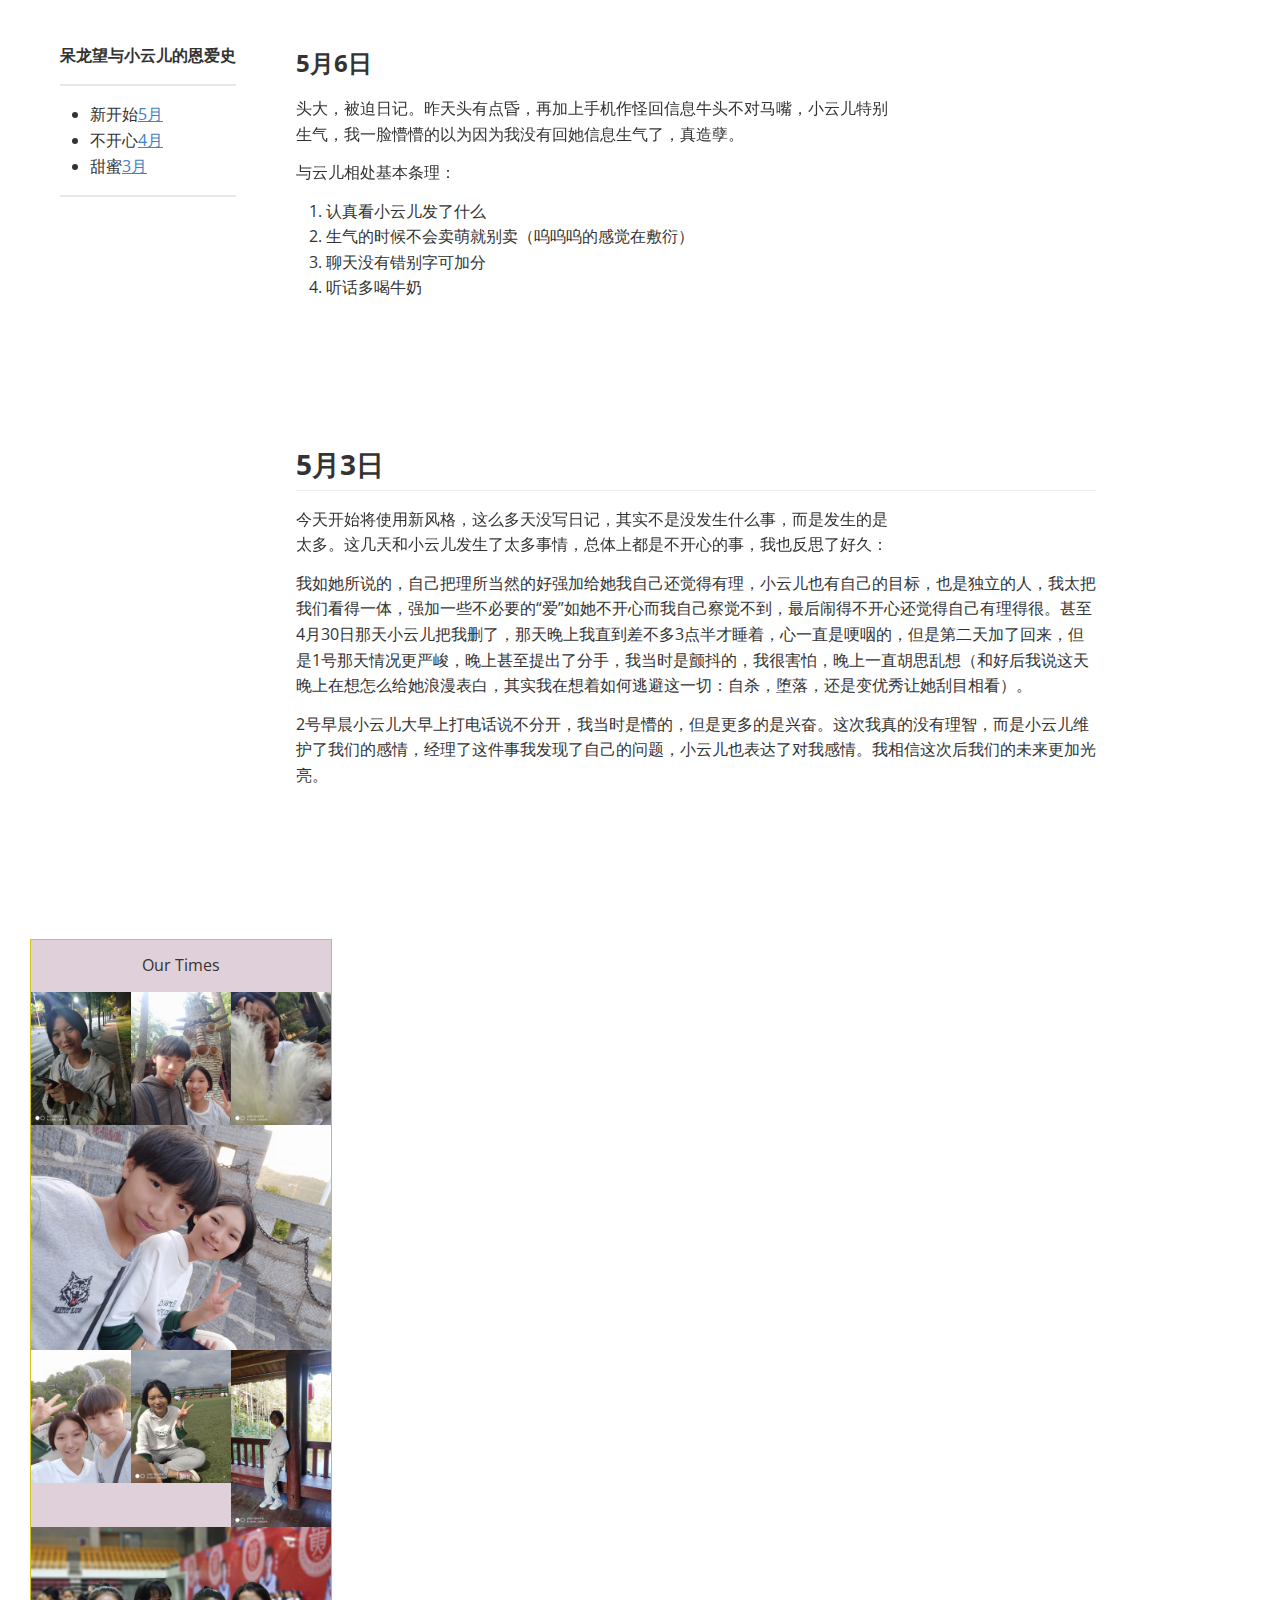
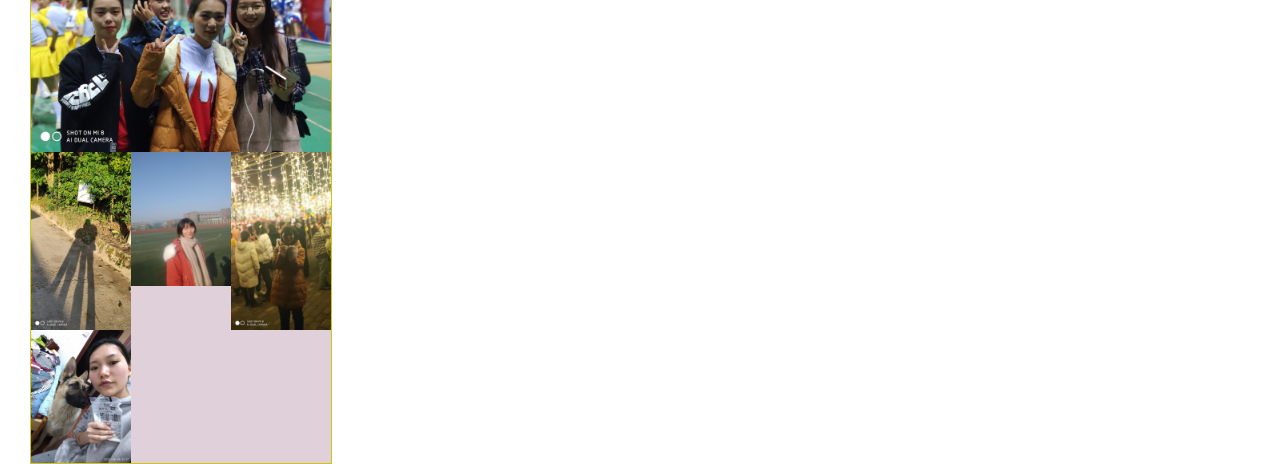
==== commit 93cf7de4: "5.6" ====
--- a/index.html
+++ b/index.html
@@ -29,16 +29,31 @@
 		<!-- 中间位置 -->
 		<div id='centre' style="float: left;">
 			<!--下面是正文-->
+			
+			<div id='write' class='is-node'>
+				<h3><a name="5月6日" class="md-header-anchor"></a><span>5月6日</span></h3>
+				
+				<div class="t_right" style="width: 200px;">
+					<iframe frameborder="no" border="0" marginwidth="0" marginheight="0" width=280 height=52 src="//music.163.com/outchain/player?type=2&id=1443029434&auto=1&height=32"></iframe>
+				</div>
+				
+				<p><span>头大，被迫日记。昨天头有点昏，再加上手机作怪回信息牛头不对马嘴，小云儿特别生气，我一脸懵懵的以为因为我没有回她信息生气了，真造孽。</span></p>
+				<p><span>与云儿相处基本条理：</span></p>
+				<ol>
+					<li><span>认真看小云儿发了什么</span></li>
+					<li><span>生气的时候不会卖萌就别卖（呜呜呜的感觉在敷衍）</span></li>
+					<li><span>聊天没有错别字可加分</span></li>
+					<li><span>听话多喝牛奶</span></li>
+				</ol>
+			</div>
 
 			<div id='write' class='is-node'>
 				<h2><a name="5月3日" class="md-header-anchor"></a><span>5月3日</span></h2>
-				
+
 				<div class="t_right" style="width: 200px;">
 					<iframe frameborder="no" border="0" marginwidth="0" marginheight="0" width=280 height=52 src="//music.163.com/outchain/player?type=2&id=29583627&auto=0&height=32"></iframe>
 				</div>
-				
-				
-			
+
 				<p><span>今天开始将使用新风格，这么多天没写日记，其实不是没发生什么事，而是发生的是太多。这几天和小云儿发生了太多事情，总体上都是不开心的事，我也反思了好久：</span></p>
 				<p><span>我如她所说的，自己把理所当然的好强加给她我自己还觉得有理，小云儿也有自己的目标，也是独立的人，我太把我们看得一体，强加一些不必要的“爱”如她不开心而我自己察觉不到，最后闹得不开心还觉得自己有理得很。甚至4月30日那天小云儿把我删了，那天晚上我直到差不多3点半才睡着，心一直是哽咽的，但是第二天加了回来，但是1号那天情况更严峻，晚上甚至提出了分手，我当时是颤抖的，我很害怕，晚上一直胡思乱想（和好后我说这天晚上在想怎么给她浪漫表白，其实我在想着如何逃避这一切：自杀，堕落，还是变优秀让她刮目相看）。</span></p>
 				<p><span>2号早晨小云儿大早上打电话说不分开，我当时是懵的，但是更多的是兴奋。这次我真的没有理智，而是小云儿维护了我们的感情，经理了这件事我发现了自己的问题，小云儿也表达了对我感情。我相信这次后我们的未来更加光亮。</span></p>
@@ -46,10 +61,12 @@
 
 			</div>
 		</div>
-		
+
 		<!-- 相册部分 -->
 		<div class="phototable">
-			<div style="text-align: center;"><p><span>Our Times</p></span></div>
+			<div style="text-align: center;">
+				<p><span>Our Times</p></span>
+			</div>
 			<div class="ourphoto"><img style="width: 100px;" src="resources\Our Times\1.jpg"></div>
 			<div class="ourphoto"><img style="width: 100px;" src="resources\Our Times\2.jpg"></div>
 			<div class="ourphoto"><img style="width: 100px;" src="resources\Our Times\3.jpg"></div>
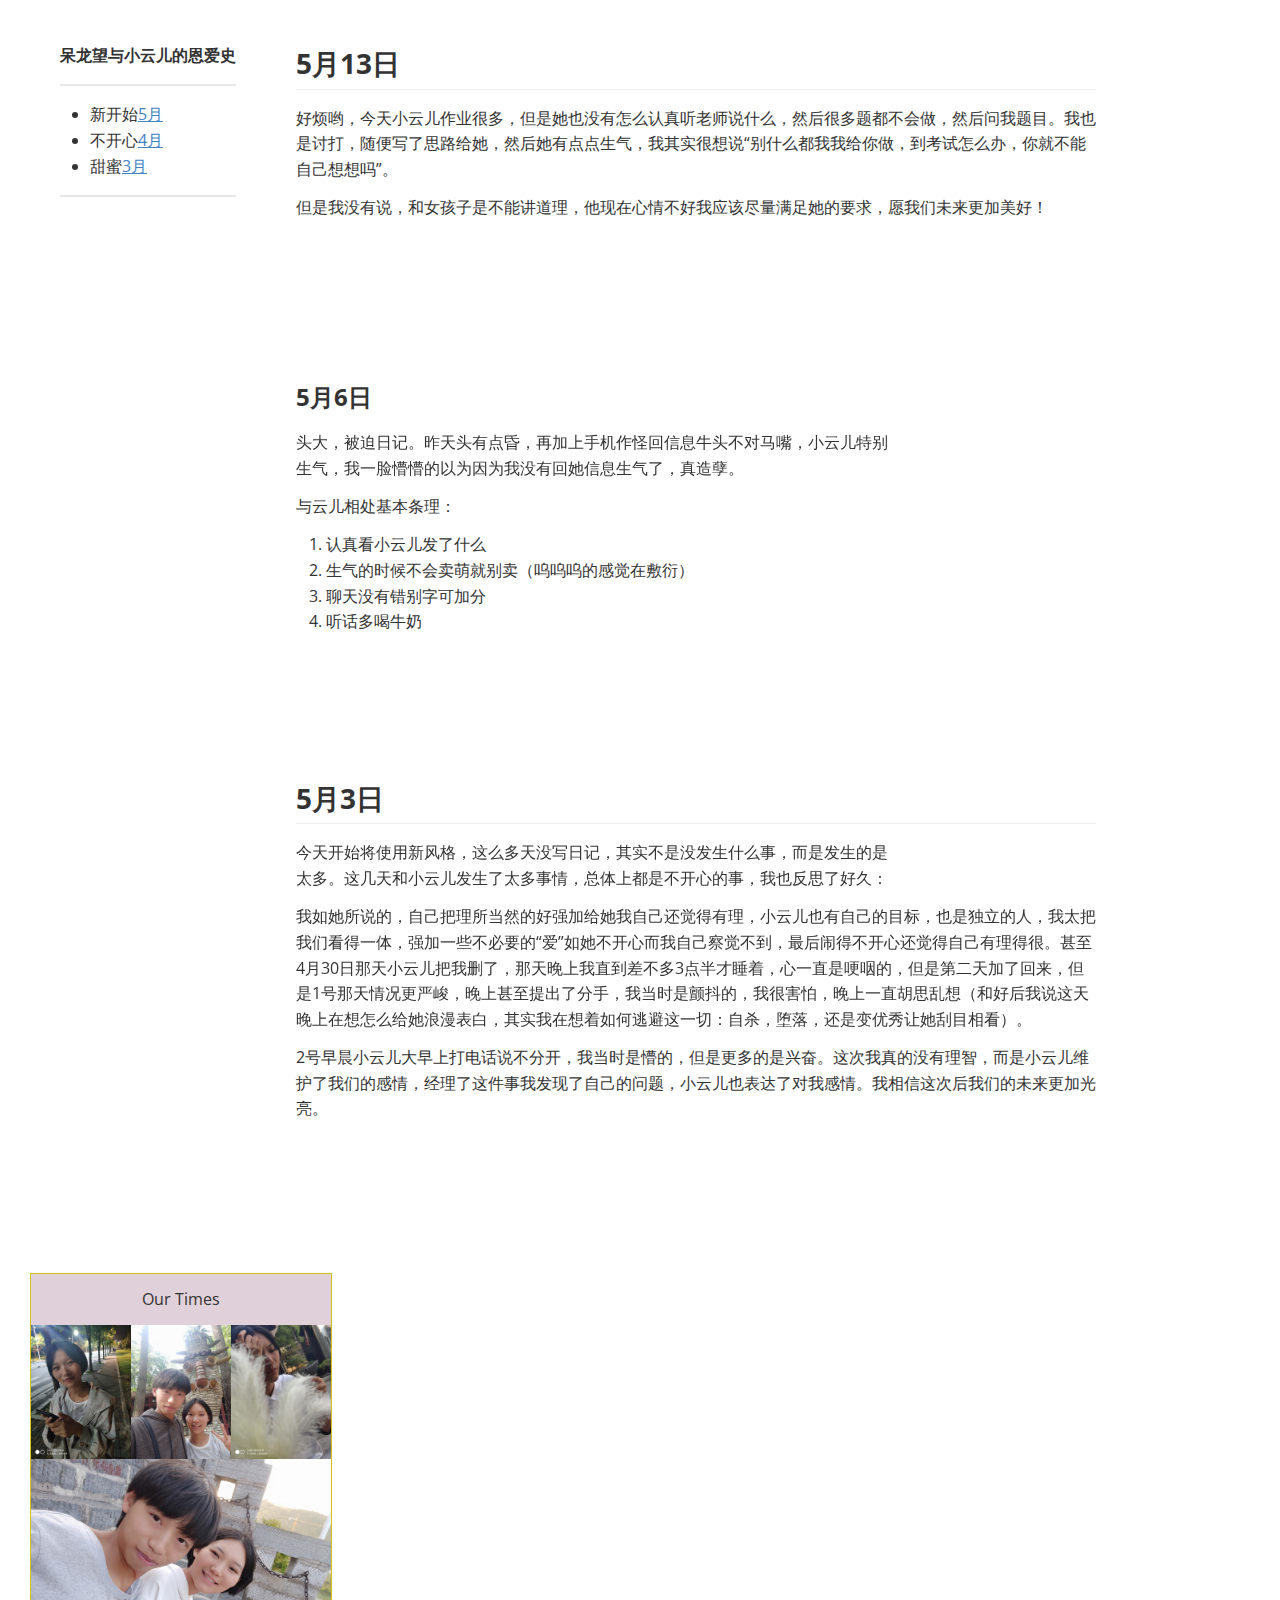
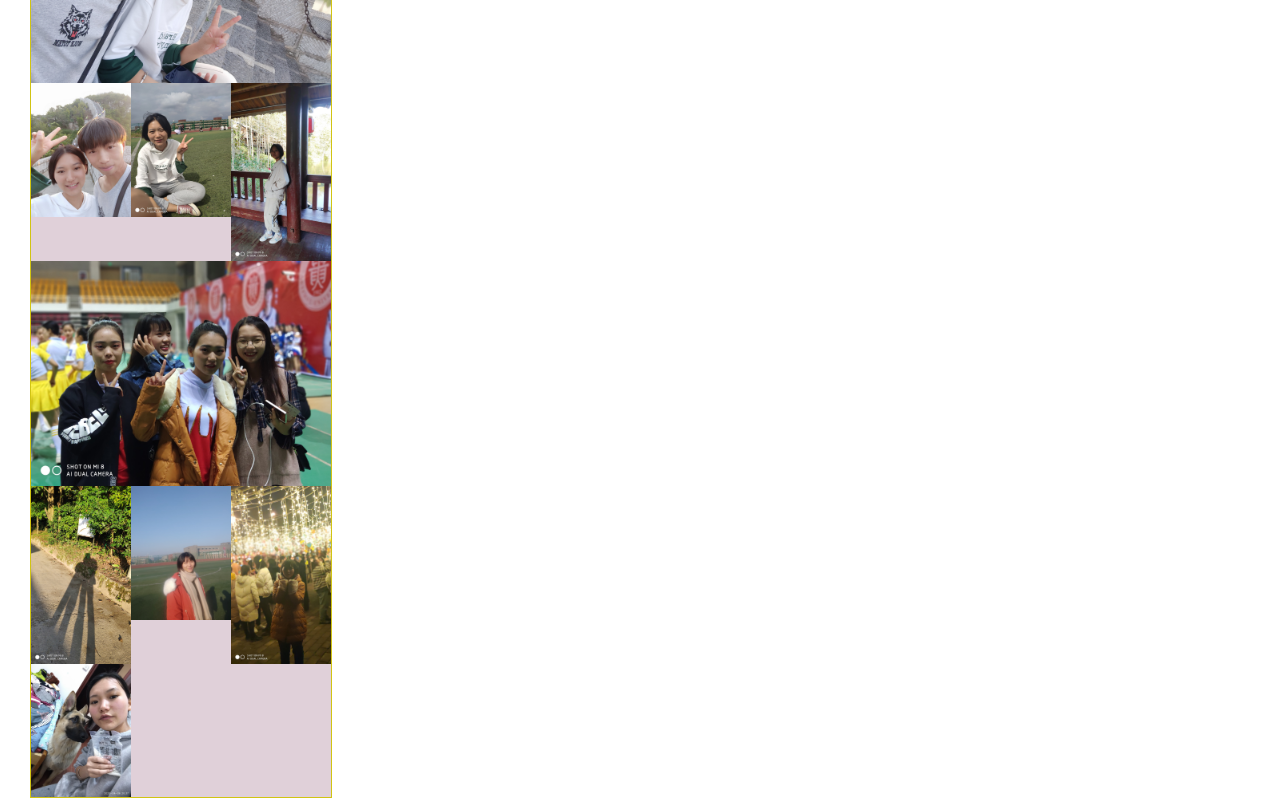
==== commit 9f040b5e: "5.13" ====
--- a/index.html
+++ b/index.html
@@ -29,14 +29,23 @@
 		<!-- 中间位置 -->
 		<div id='centre' style="float: left;">
 			<!--下面是正文-->
-			
+
+
+
+			<div id='write' class='is-node'>
+				<h2><a name="5月13日" class="md-header-anchor"></a><span>5月13日</span></h2>
+				<p><span>好烦哟，今天小云儿作业很多，但是她也没有怎么认真听老师说什么，然后很多题都不会做，然后问我题目。我也是讨打，随便写了思路给她，然后她有点点生气，我其实很想说“别什么都我我给你做，到考试怎么办，你就不能自己想想吗”。</span></p>
+				<p><span>但是我没有说，和女孩子是不能讲道理，他现在心情不好我应该尽量满足她的要求，愿我们未来更加美好！</span></p>
+			</div>
+
+
 			<div id='write' class='is-node'>
 				<h3><a name="5月6日" class="md-header-anchor"></a><span>5月6日</span></h3>
-				
+
 				<div class="t_right" style="width: 200px;">
-					<iframe frameborder="no" border="0" marginwidth="0" marginheight="0" width=280 height=52 src="//music.163.com/outchain/player?type=2&id=1443029434&auto=1&height=32"></iframe>
+					<iframe frameborder="no" border="0" marginwidth="0" marginheight="0" width=280 height=52 src="//music.163.com/outchain/player?type=2&id=1443029434&auto=0&height=32"></iframe>
 				</div>
-				
+
 				<p><span>头大，被迫日记。昨天头有点昏，再加上手机作怪回信息牛头不对马嘴，小云儿特别生气，我一脸懵懵的以为因为我没有回她信息生气了，真造孽。</span></p>
 				<p><span>与云儿相处基本条理：</span></p>
 				<ol>
